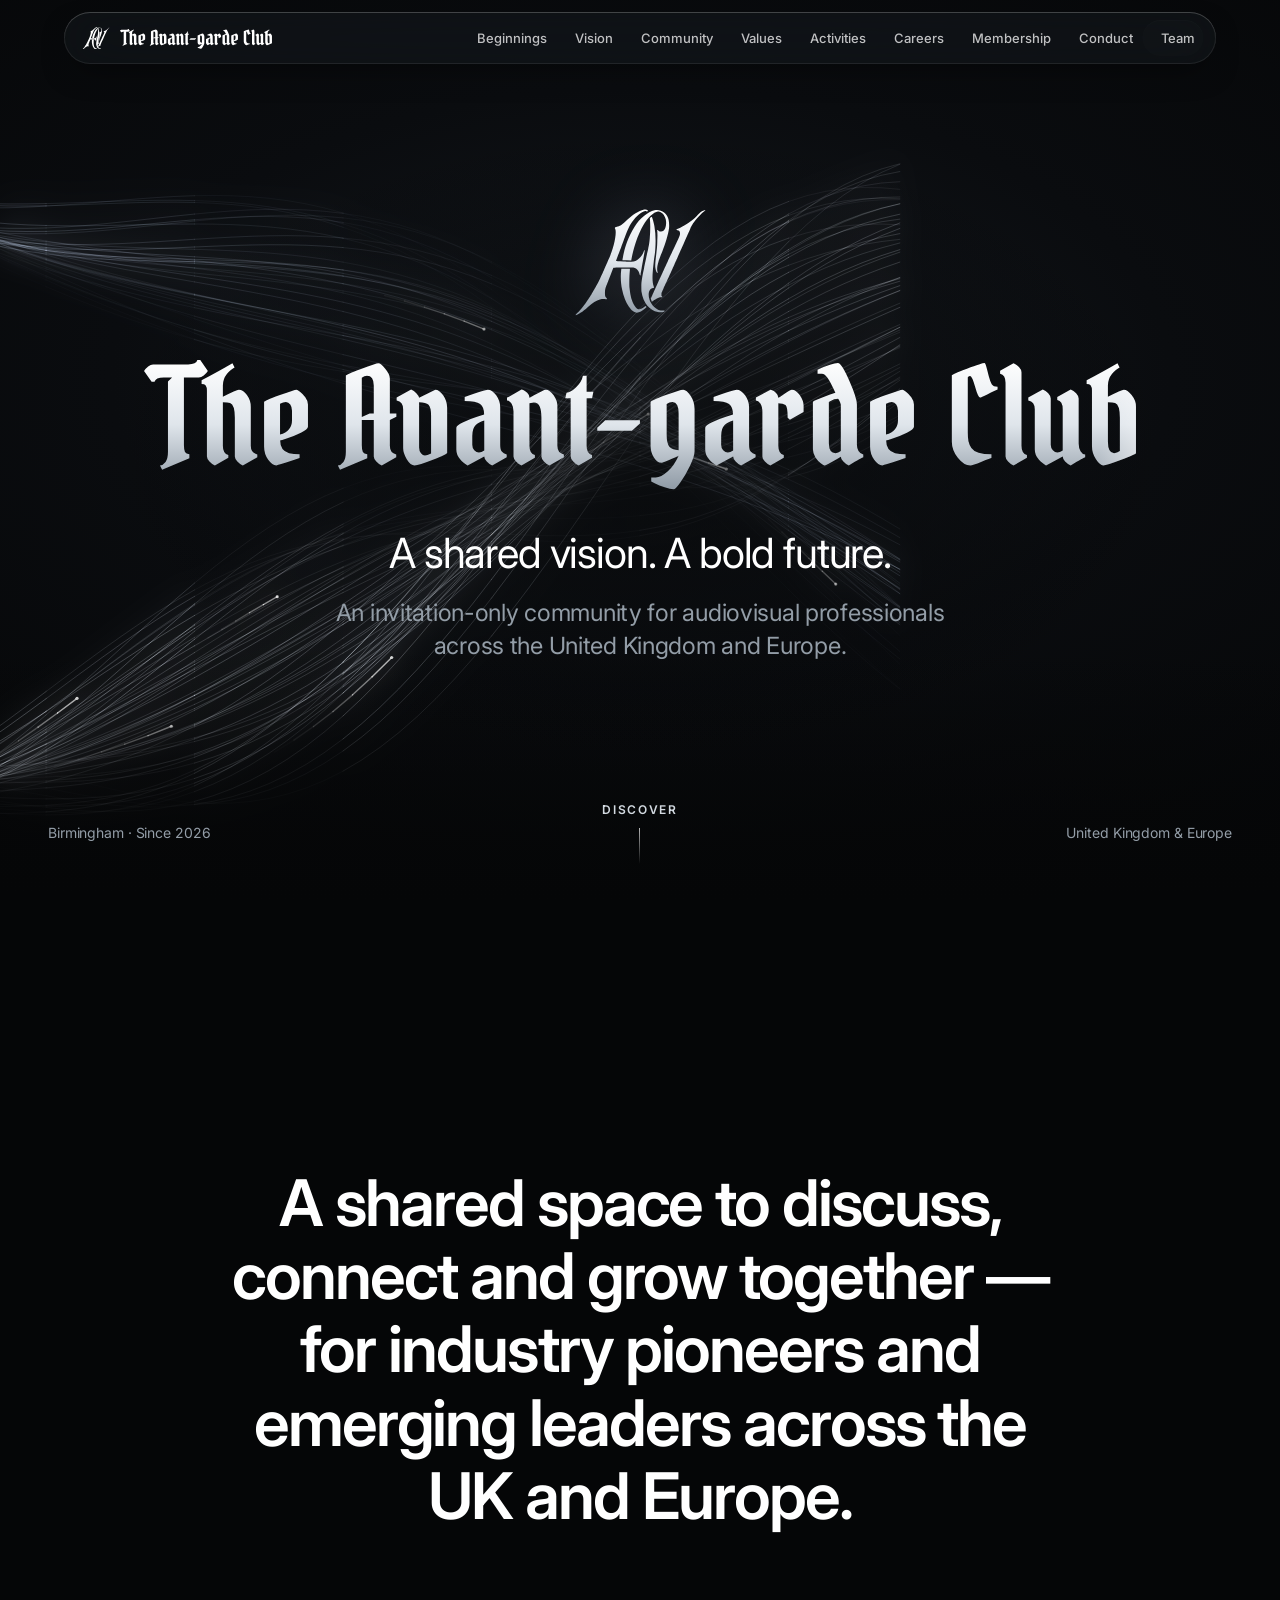
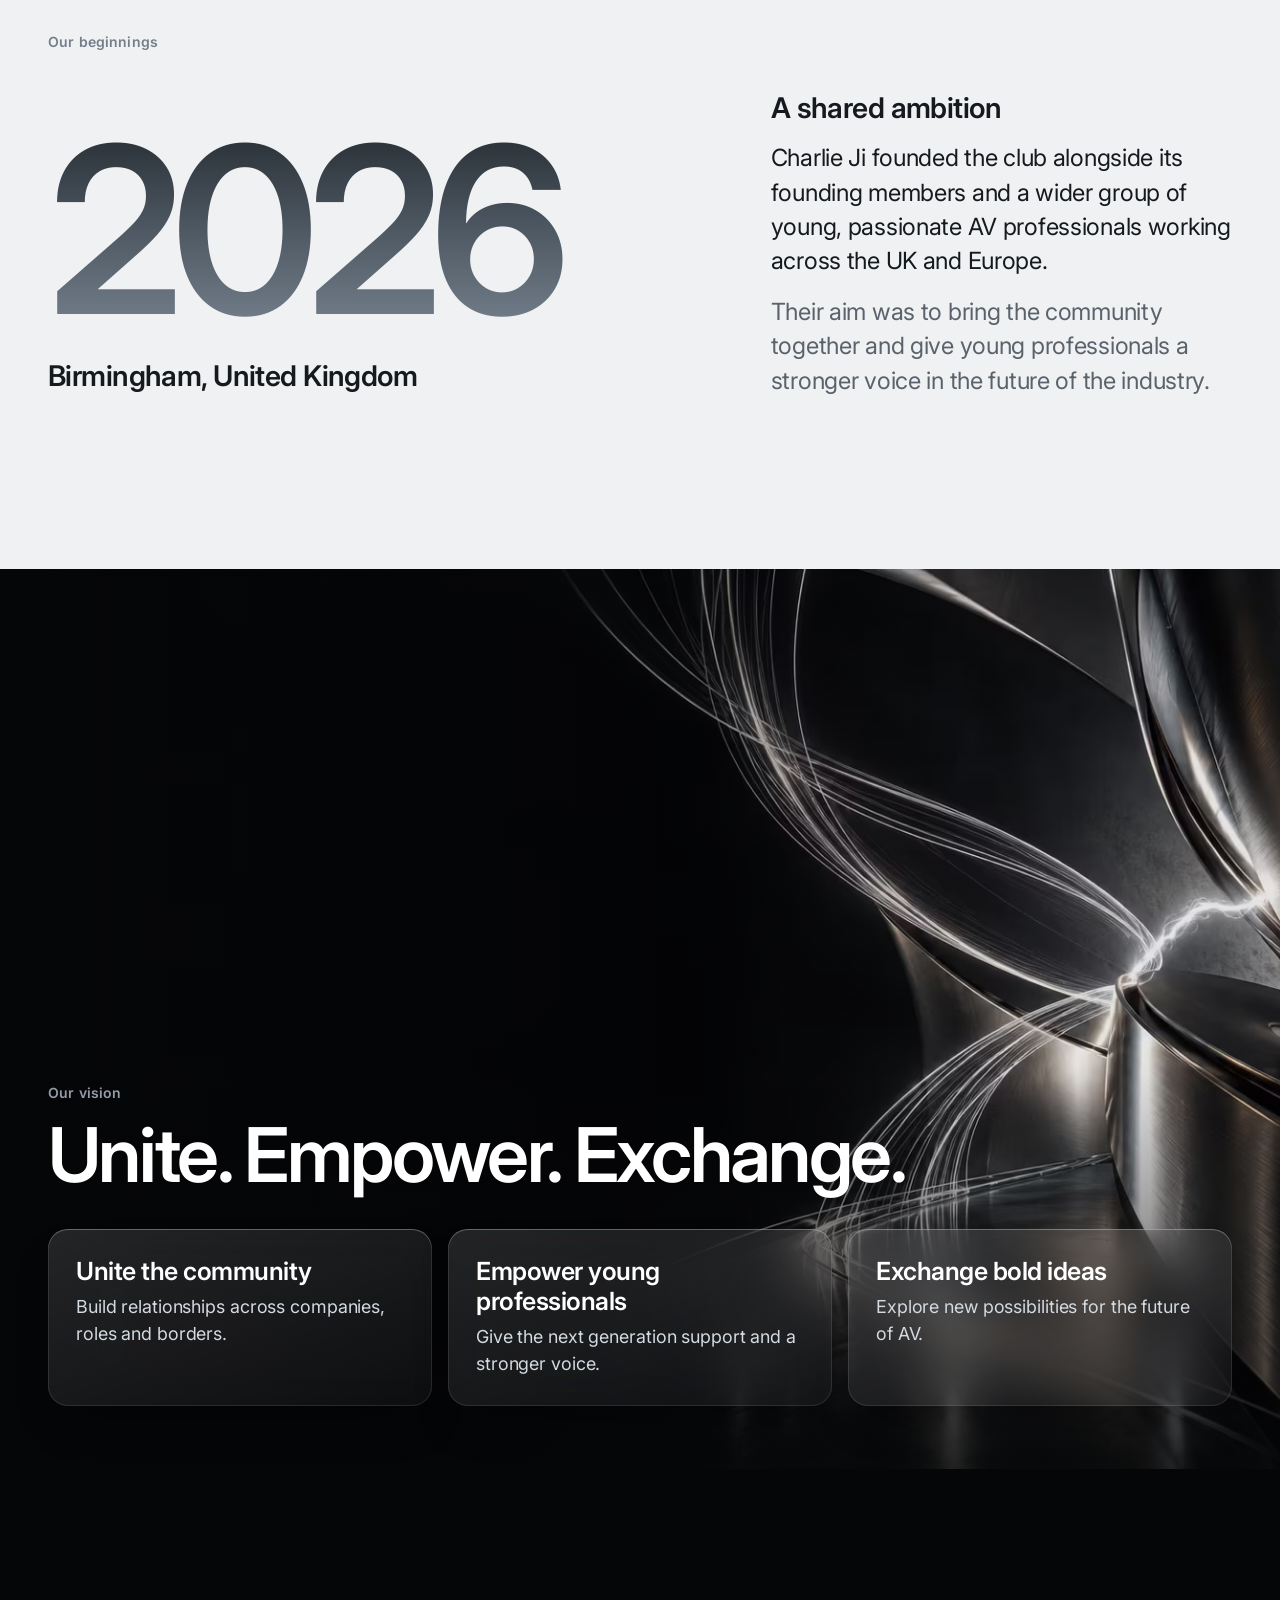
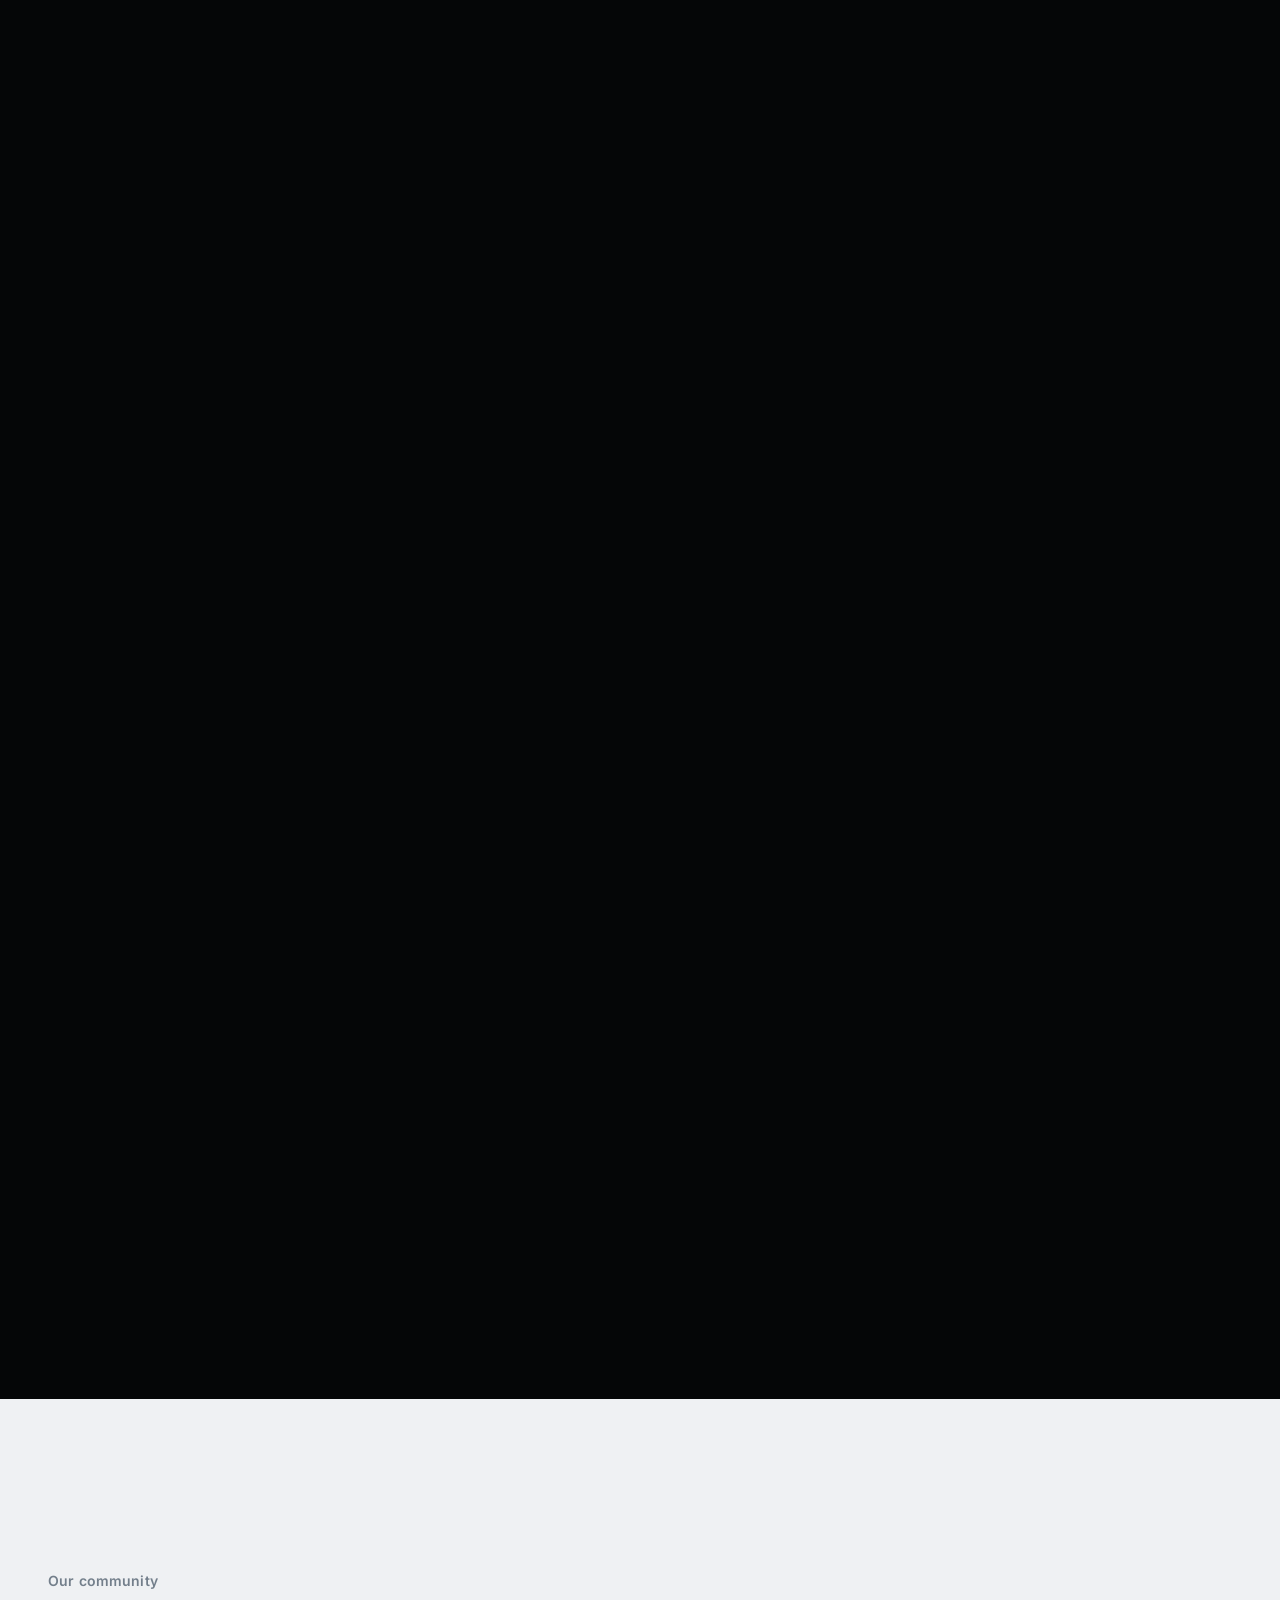
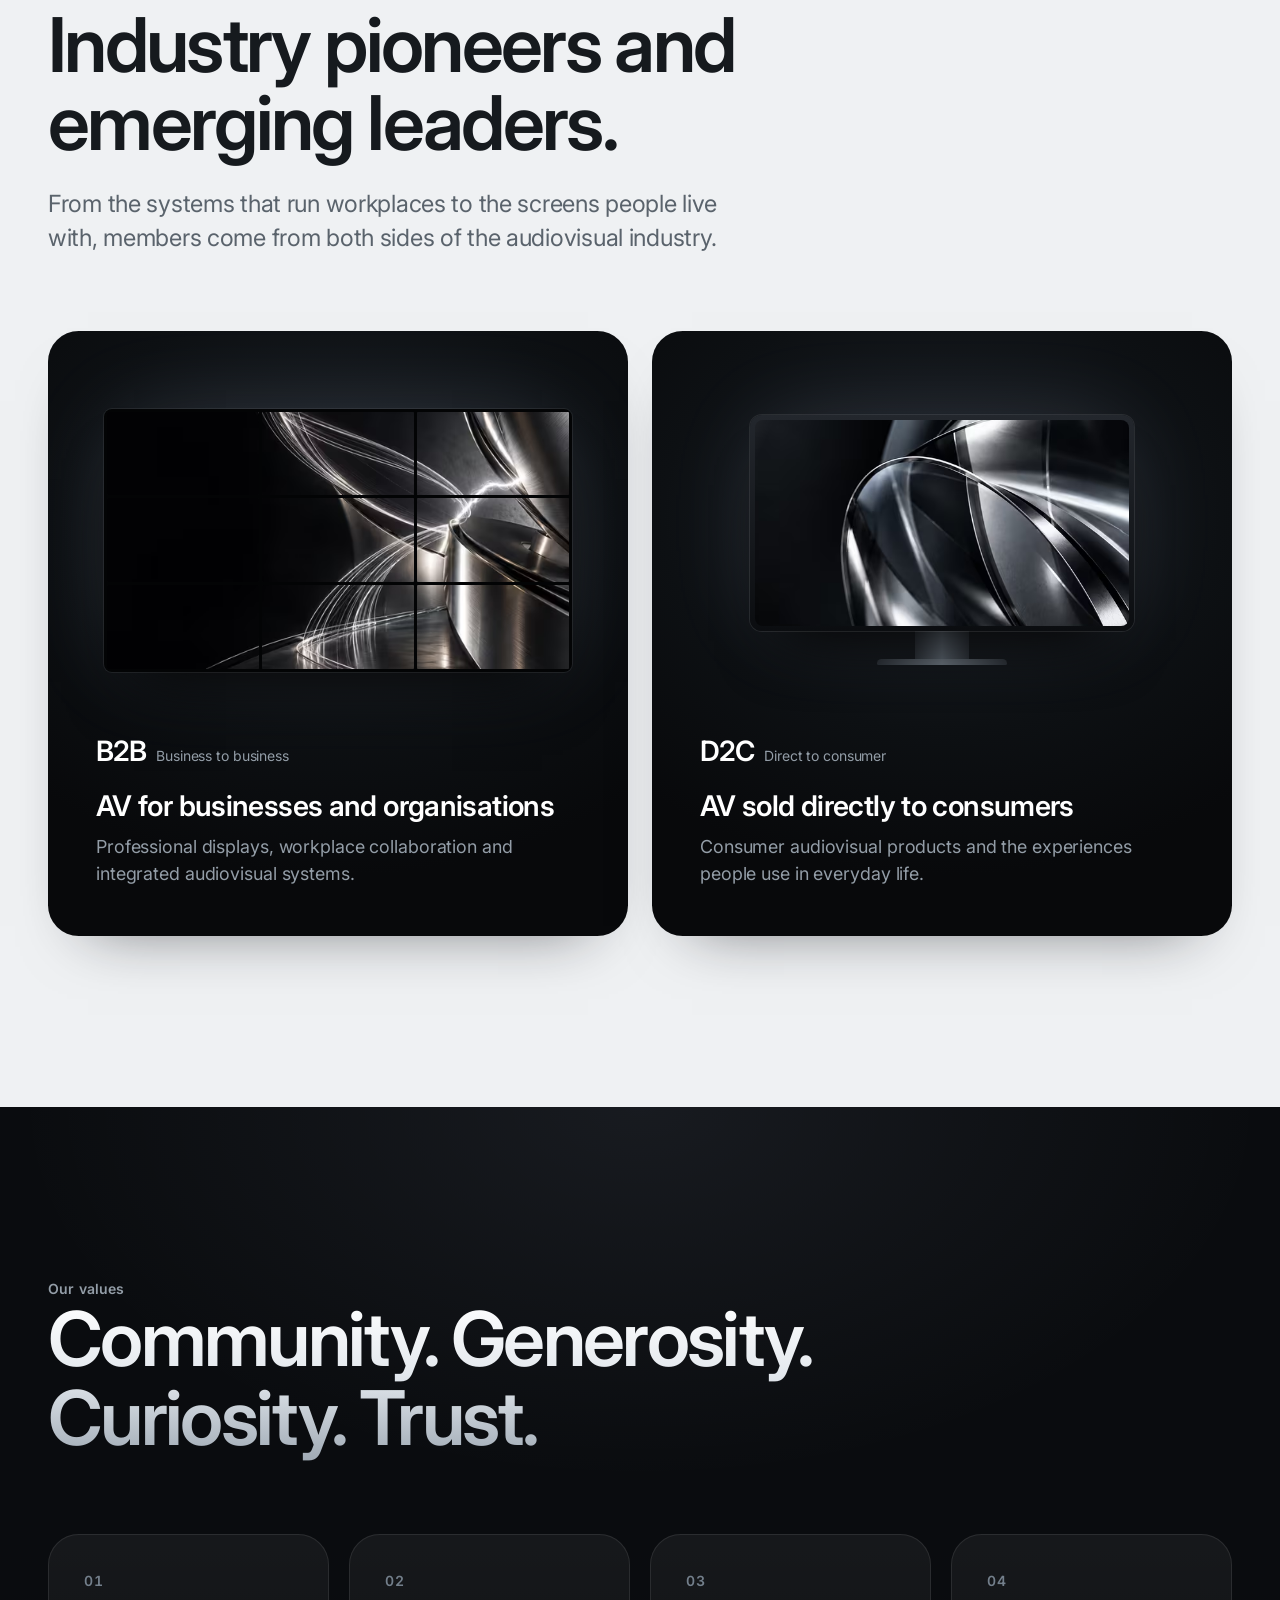
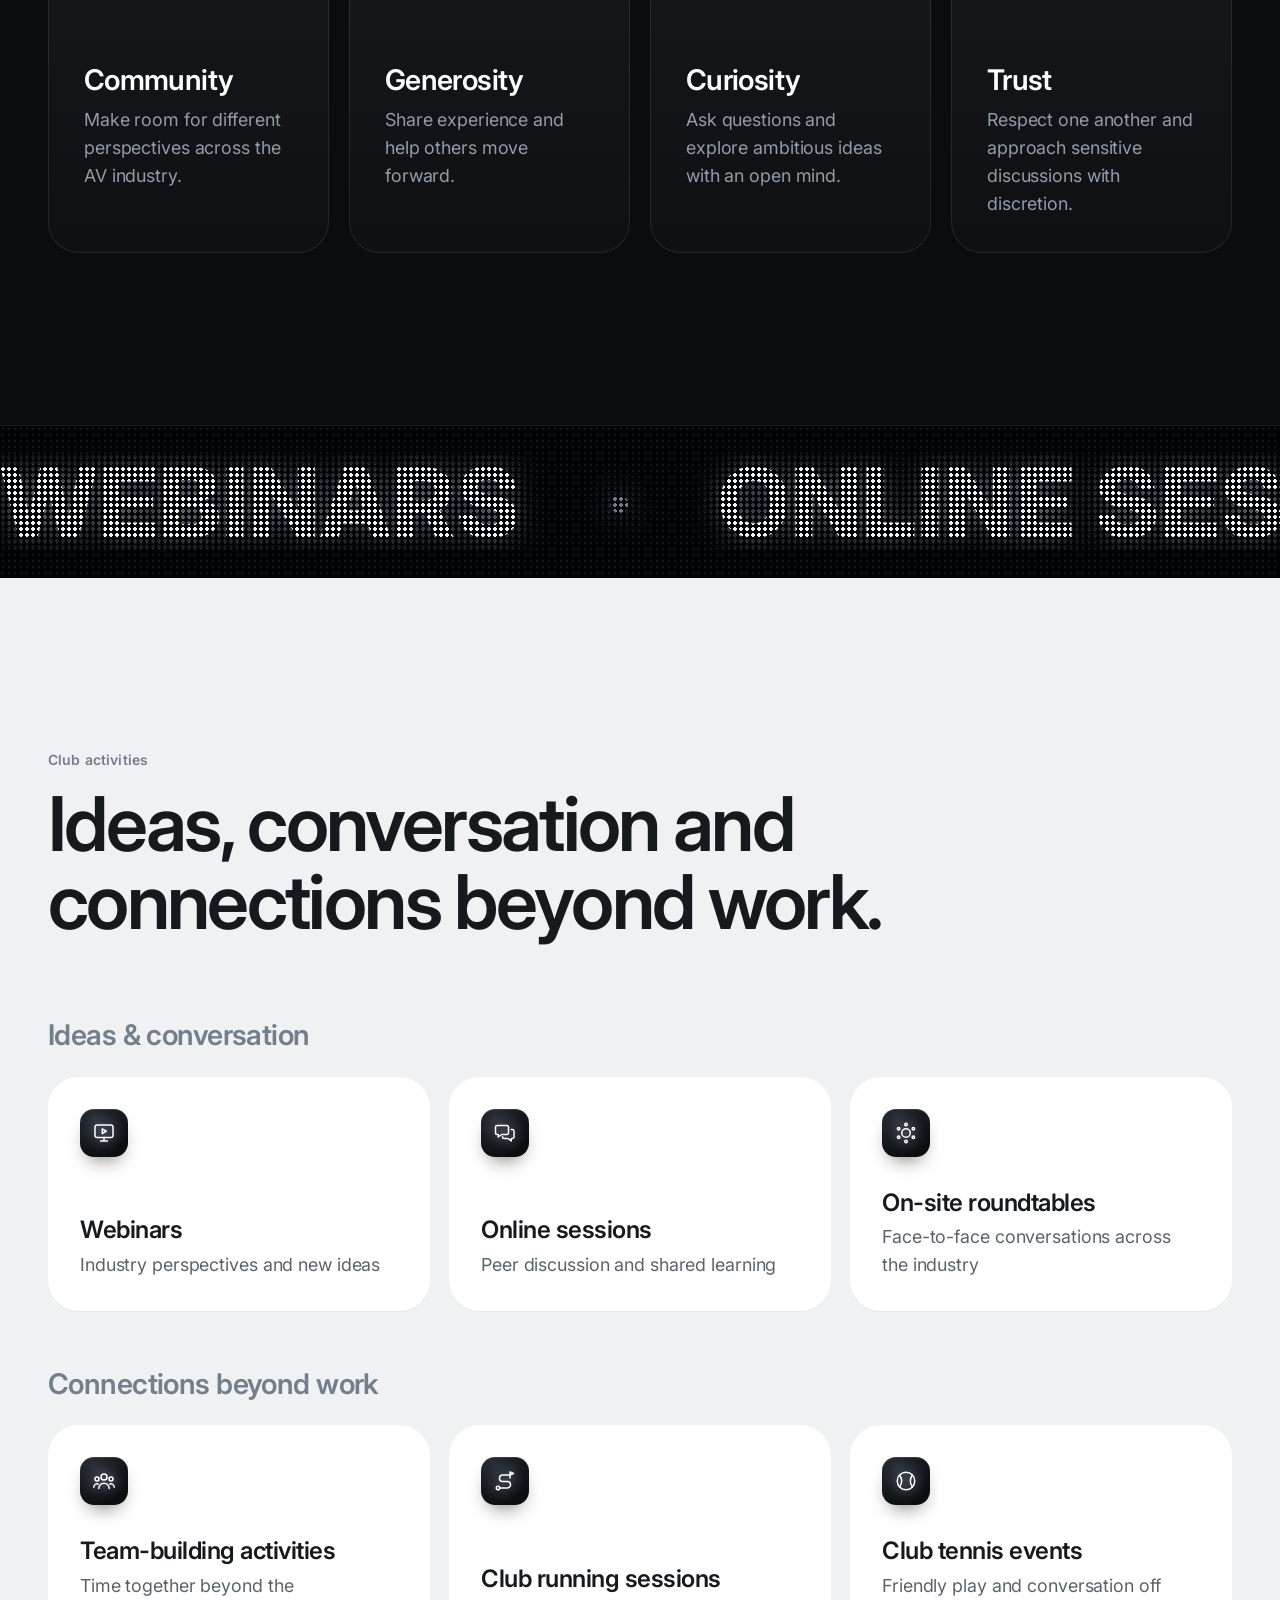
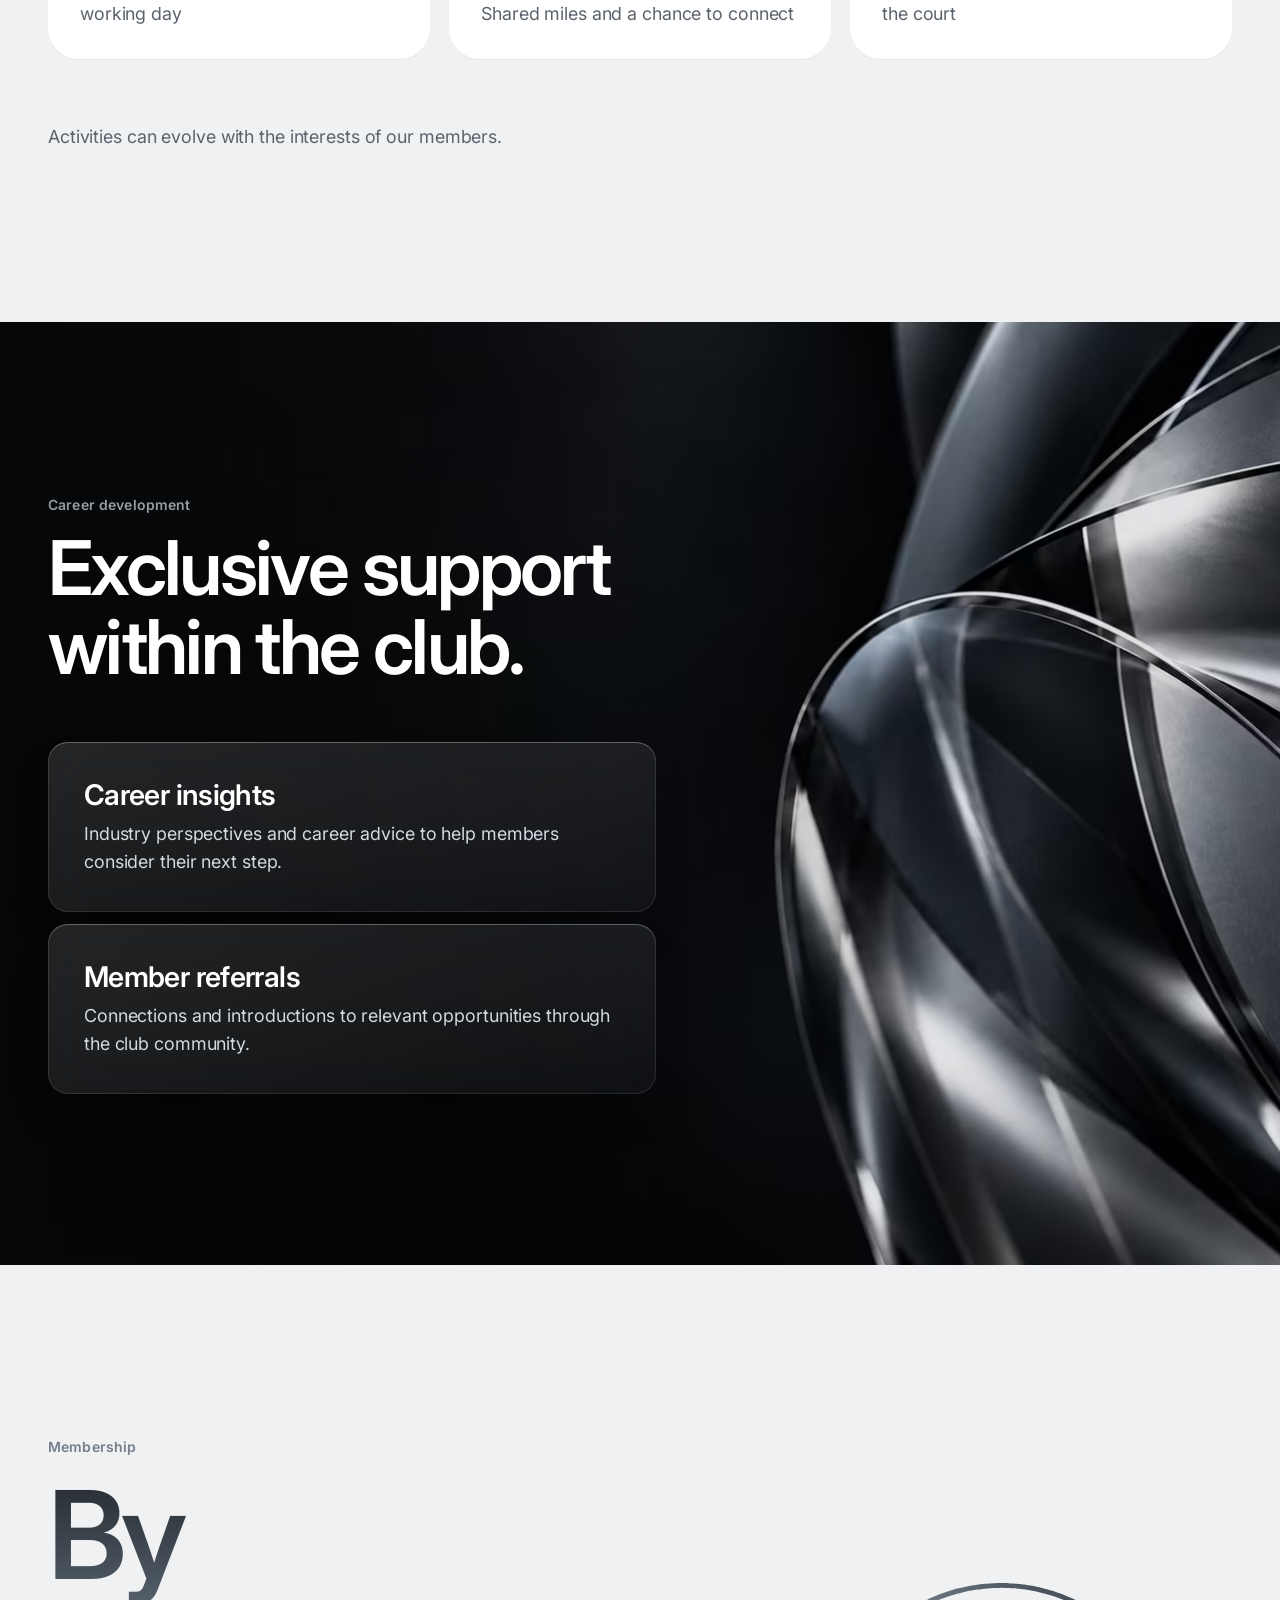
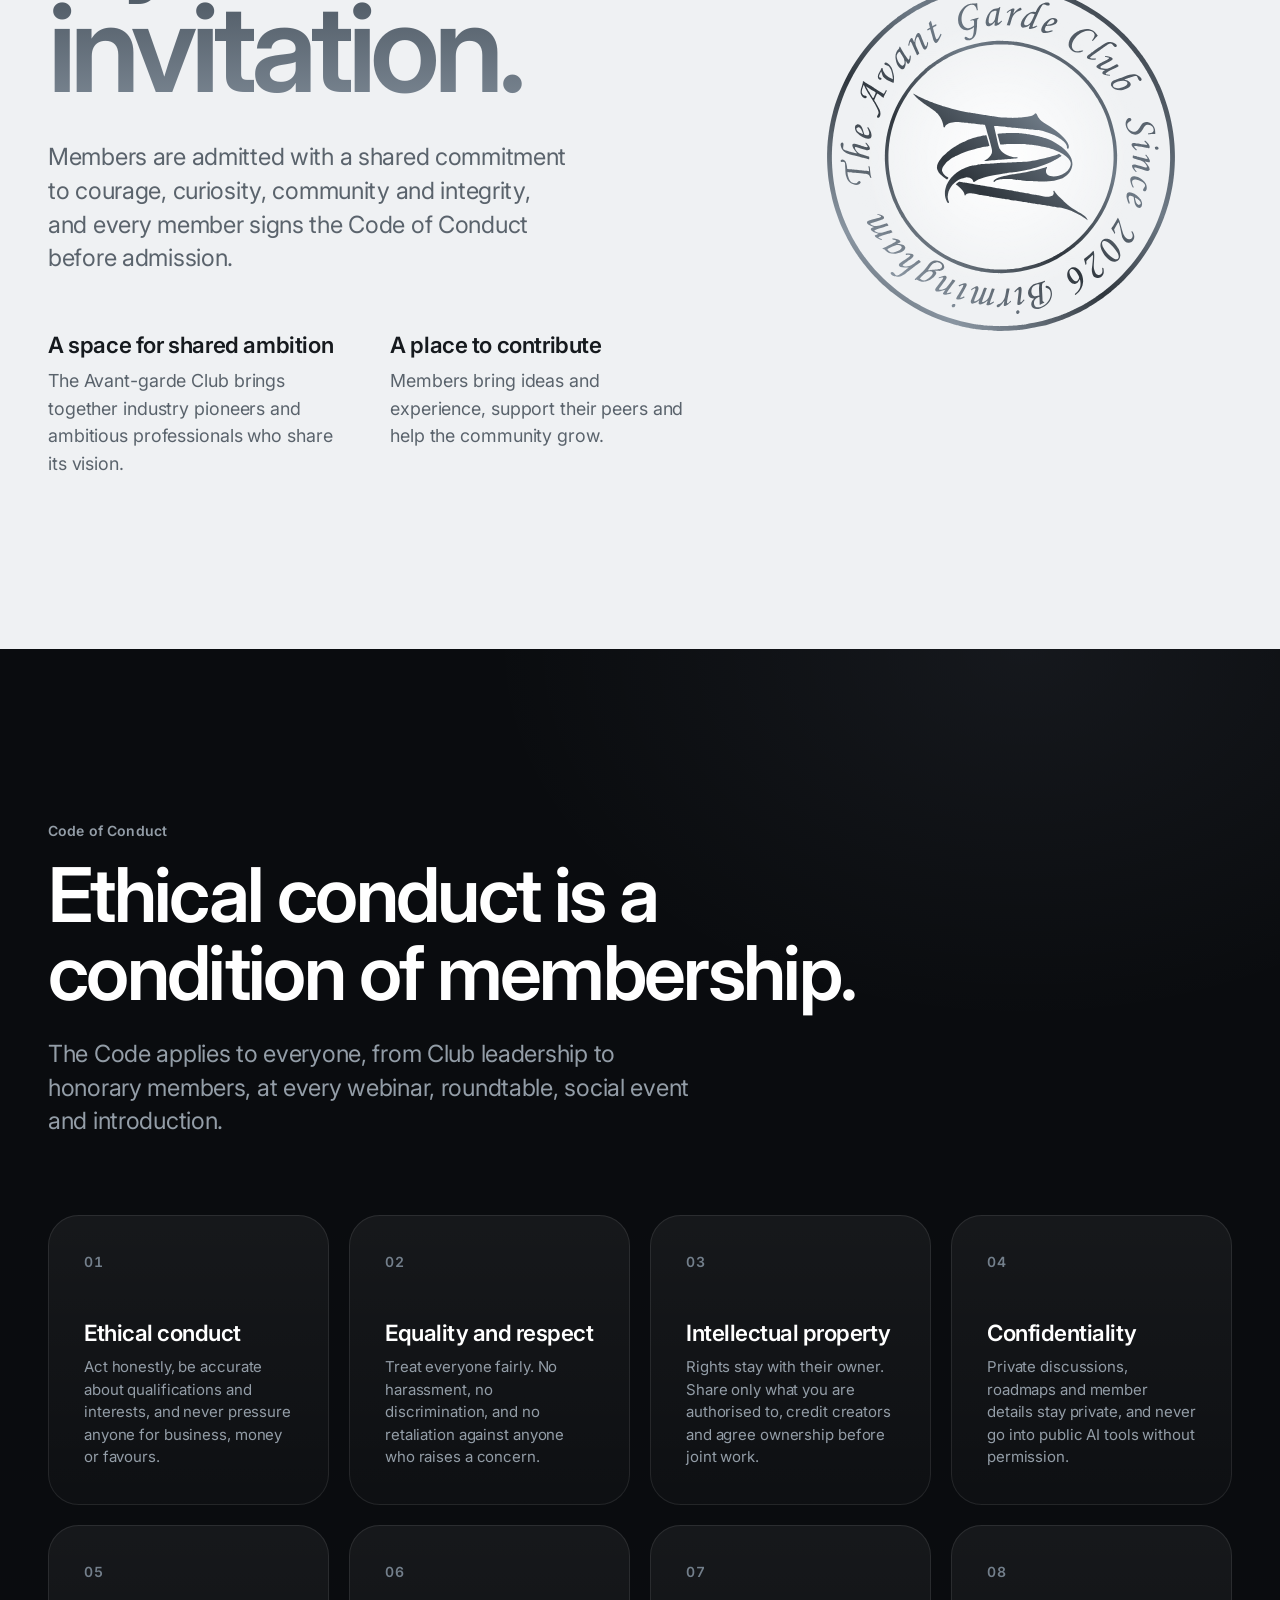
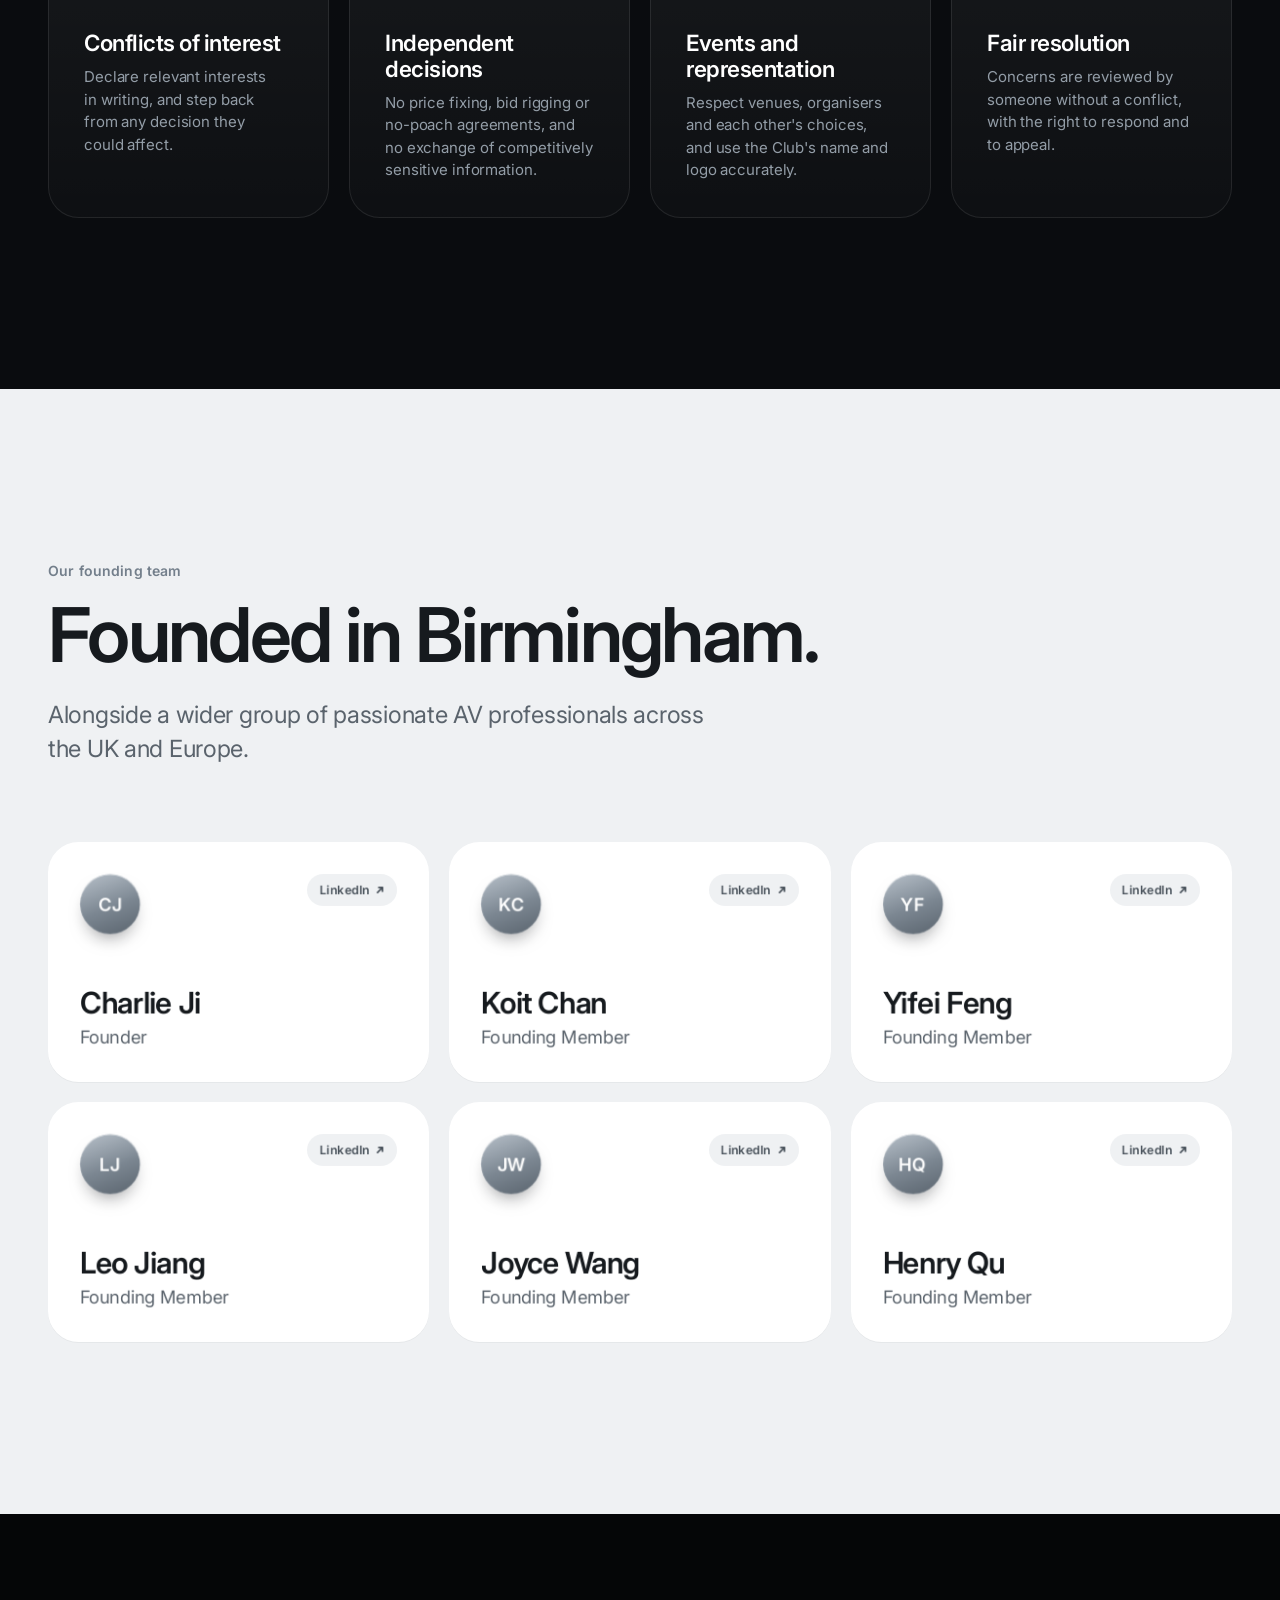
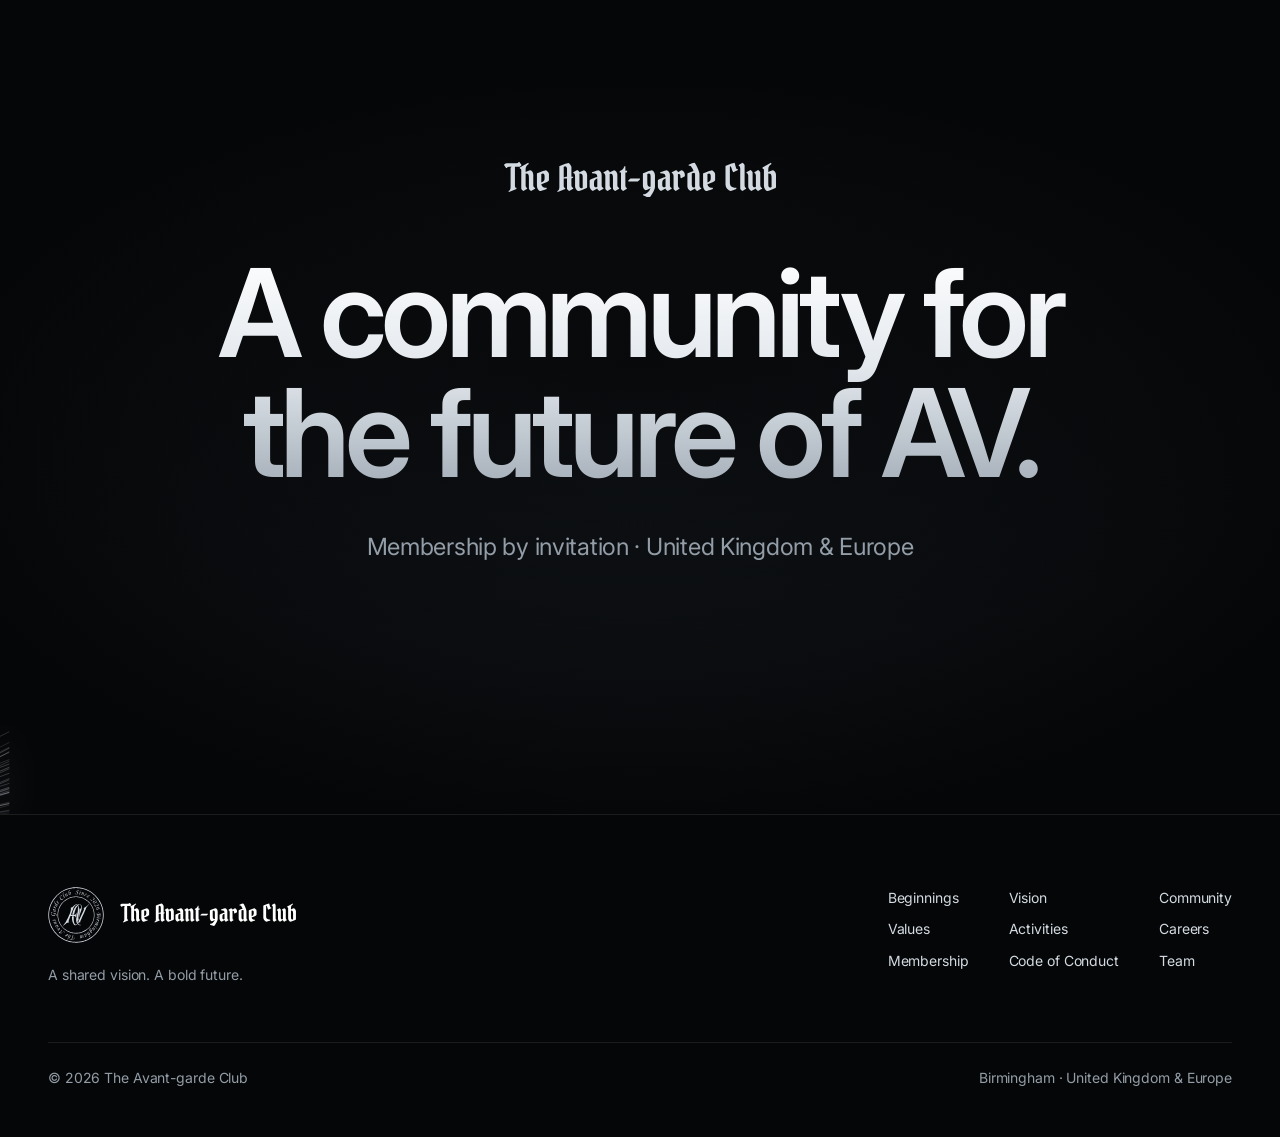
==== index.html @ 0a2b9143 "Add The Avant-garde Club website Static, dependency-free site for GitHub Pages: a live light-strand " ====
<!doctype html>
<html lang="en-GB" class="no-js">
<head>
  <meta charset="utf-8">
  <meta name="viewport" content="width=device-width, initial-scale=1, viewport-fit=cover">
  <title>The Avant-garde Club — A shared vision. A bold future.</title>
  <meta name="description" content="The Avant-garde Club is an invitation-only community for audiovisual professionals across the United Kingdom and Europe, founded in Birmingham in 2026.">
  <meta name="theme-color" content="#050607">
  <meta name="color-scheme" content="dark light">
  <link rel="canonical" href="https://henryquq.github.io/Avantgarde/">

  <meta property="og:type" content="website">
  <meta property="og:site_name" content="The Avant-garde Club">
  <meta property="og:title" content="The Avant-garde Club — A shared vision. A bold future.">
  <meta property="og:description" content="An invitation-only community for audiovisual professionals across the United Kingdom and Europe.">
  <meta property="og:url" content="https://henryquq.github.io/Avantgarde/">
  <meta property="og:image" content="https://henryquq.github.io/Avantgarde/assets/img/og-image.jpg">
  <meta property="og:image:width" content="1200">
  <meta property="og:image:height" content="630">
  <meta property="og:image:alt" content="The Avant-garde Club monogram and wordmark over silver light strands, with the line: A shared vision. A bold future.">
  <meta property="og:locale" content="en_GB">
  <meta name="twitter:card" content="summary_large_image">

  <link rel="icon" href="assets/icons/favicon.ico" sizes="48x48">
  <link rel="icon" href="assets/icons/favicon.svg" type="image/svg+xml">
  <link rel="apple-touch-icon" href="assets/icons/apple-touch-icon.png">

  <link rel="stylesheet" href="assets/css/main.css">
  <script>
    // Opt in to scroll reveals only when JavaScript runs; if the main script
    // never arrives, show everything rather than leave content hidden.
    document.documentElement.classList.replace('no-js', 'js');
    setTimeout(function () {
      if (!document.documentElement.classList.contains('is-ready')) document.documentElement.classList.remove('js');
    }, 2500);
  </script>
  <script src="assets/js/main.js" defer></script>

  <script type="application/ld+json">
  {
    "@context": "https://schema.org",
    "@type": "Organization",
    "name": "The Avant-garde Club",
    "slogan": "A shared vision. A bold future.",
    "url": "https://henryquq.github.io/Avantgarde/",
    "logo": "https://henryquq.github.io/Avantgarde/assets/icons/apple-touch-icon.png",
    "description": "An invitation-only community for audiovisual professionals across the United Kingdom and Europe.",
    "foundingDate": "2026",
    "foundingLocation": { "@type": "Place", "name": "Birmingham, United Kingdom" },
    "areaServed": ["United Kingdom", "Europe"],
    "founder": { "@type": "Person", "name": "Charlie Ji", "sameAs": "https://www.linkedin.com/in/mingyuanji/" },
    "member": [
      { "@type": "Person", "name": "Koit Chan", "sameAs": "https://www.linkedin.com/in/koit-chan-9b6966b9/" },
      { "@type": "Person", "name": "Yifei Feng", "sameAs": "https://www.linkedin.com/in/yifeifeng1999/" },
      { "@type": "Person", "name": "Leo Jiang", "sameAs": "https://www.linkedin.com/in/zubiao-jiang-430140222/" },
      { "@type": "Person", "name": "Joyce Wang", "sameAs": "https://www.linkedin.com/in/joyce-wang-67436b13b/" },
      { "@type": "Person", "name": "Henry Qu", "sameAs": "https://www.linkedin.com/in/henry-qu-436621195/" }
    ]
  }
  </script>
</head>
<body>
  <a class="skip-link" href="#main">Skip to content</a>

  <!-- Club marks: the AV monogram (traced from the master artwork) and the
       Pirata One wordmark (outlined from the club's font), reused via <use>. -->
  <svg class="sprite" aria-hidden="true" focusable="false">
    <defs>
      <linearGradient id="g-titanium" x1="0" y1="0" x2="0" y2="1">
        <stop offset="0" stop-color="#ffffff"/>
        <stop offset="0.5" stop-color="#dfe5eb"/>
        <stop offset="1" stop-color="#8f9aa5"/>
      </linearGradient>
      <linearGradient id="g-sheen" x1="0" y1="0" x2="1" y2="0">
        <stop offset="0" stop-color="#ffffff" stop-opacity="0"/>
        <stop offset="0.5" stop-color="#ffffff" stop-opacity="0.95"/>
        <stop offset="1" stop-color="#ffffff" stop-opacity="0"/>
      </linearGradient>
      <path id="p-mono" fill-rule="evenodd" clip-rule="evenodd" d="M25 1712C24.1 1710.6 36.1 1697.2 56.1 1677.4C86.6 1647 111.4 1619.2 142 1580.9C153.6 1566.3 167.7 1547 200.7 1500C220.1 1472.4 268.6 1397.2 282 1374C289.4 1361.3 305.7 1333.5 318.4 1312C355.4 1249.2 400.2 1165.8 417.5 1127C420.9 1119.3 429.5 1100.4 436.6 1085C449.3 1057.4 453.6 1047.8 461.5 1030C463.7 1025 467.3 1017 469.6 1012C471.8 1007 476.7 995.4 480.6 986C484.4 976.6 493 957.3 499.5 943C506.1 928.7 513.5 912.5 515.9 907C518.4 901.5 523.1 891.1 526.4 884C529.7 876.9 535 864.5 538.2 856.5C541.4 848.5 547.6 834.3 552 824.8C556.4 815.3 560 807.3 560 806.9C560 806.5 562.2 801.4 564.8 795.5C567.5 789.7 571.6 780 574 774C576.4 768 580.6 758.1 583.4 752C591.8 733.7 625 631.4 635 593C668.3 464.4 676.6 358.9 655.6 329.5C647.6 318.2 658.7 302 674.4 302C686.2 302 713.7 294.1 732.8 285.3C759.2 273.1 781 256.8 814 225C864.4 176.3 891.2 152.3 922.6 127.9C1032 42.9 1143.1 2.2 1177.5 34.4C1183.7 40.3 1183.2 46.4 1176.1 51.6C1168.7 57.1 1164 57.1 1157.5 52C1128.9 29.6 1028.2 96.3 959.6 183C896.6 262.6 867.1 319.8 814.1 465C807.3 483.7 798.2 508 794 519C787.6 535.5 764.1 598.8 748 643C746 648.5 738.9 667 732.4 684C694 783.1 671 847.6 673 849.7C674.4 851 713 853.1 791 855.9C824 857.1 868.7 859.1 890.3 860.4C962.8 864.7 993.2 854.3 1039.7 809.2C1076.5 773.5 1101.6 735.2 1115.1 694C1120.2 678.4 1122.1 674.9 1125.7 674.4C1132.3 673.4 1132.6 677.5 1128.1 702.3C1122.7 731.9 1120.6 744.2 1118.1 760C1116 772.6 1108.1 816.5 1099.9 860C1095.2 884.9 1088 925.9 1081.2 966C1078.5 982 1074.9 1002.2 1073.2 1011C1066.9 1045 1066 1051 1066 1060.8C1065.9 1076.5 1064.4 1080.3 1058.4 1079.6C1053.8 1079.1 1052.9 1077.4 1048.9 1061C1040.7 1027.8 1029.5 1006.2 1009.5 984.8C985.1 958.7 968.2 953.1 914 953C743.9 952.9 634.4 954.3 631.3 956.6C629.5 957.9 623.6 970.7 618.2 985C604.7 1020.5 592.9 1050.9 577.4 1090C570.2 1108.2 554.7 1147.8 543 1178C531.3 1208.2 521 1234.8 520 1237C501.2 1282.6 495.2 1311.8 495.1 1359C495 1406.2 498.3 1418.4 516.2 1437.1C527.3 1448.6 528 1449.8 526 1455C523.9 1460.5 523.7 1460.5 511.4 1459.2C470 1454.8 451.4 1455.7 414.7 1464.1C360.1 1476.7 295.8 1516.5 223 1583C172.5 1629 147 1649.2 103.9 1676.9C62.2 1703.8 29 1718.5 25 1712ZM977.9 1669.3C950.9 1659.7 931.1 1645.2 906.6 1617.2C861.7 1565.8 817.6 1480.2 793 1397C785 1369.9 784.6 1368.7 779.1 1345C776.3 1332.9 772.2 1315.8 770 1307C748.4 1218.4 742 1086.4 754.8 990L757 973L824.9 972.5C868.4 972.1 893.2 972.7 894 973.9C894.6 975 894.5 982.9 893.7 991.5C884.2 1087.8 881.8 1223.7 888.5 1282C904.4 1419.3 923.3 1484.8 969 1561.8C989.8 1596.9 1019.7 1620 1044.1 1620C1070.9 1620 1114.5 1598.2 1137.8 1573.2C1140.5 1570.3 1143.4 1568 1144.2 1568C1146.4 1568 1160 1582.6 1160 1585.1C1160 1586.2 1151.4 1595.2 1140.8 1605.1C1080.2 1661.7 1021.4 1684.9 977.9 1669.3ZM1341 1664.1C1209.2 1640.8 1102.8 1508 1079.7 1338C1076.2 1312.3 1076.2 1213.6 1079.6 1186C1087.9 1120.5 1098.1 1063 1116 982C1116.9 978.1 1119.1 967.4 1120.9 958C1126.1 930.9 1131.7 903.7 1140 865C1144.3 845.2 1150.6 815 1154 798C1157.4 781 1162.1 759.5 1164.2 750.2C1166.4 741 1169.9 725.7 1171.9 716.2C1174 706.8 1180.1 678.8 1185.7 654C1202.1 580.2 1205.8 555.6 1211.9 479C1220.9 365.9 1222.1 258.9 1215 191.8C1213.3 176.1 1212.6 162.6 1213.5 161.8C1220 155.5 1241 140 1243 140C1249.9 140 1275.7 229 1285.8 287C1305 398.2 1309.9 515.5 1300.8 646C1296.6 707.2 1294.8 723.8 1287.1 773C1281.7 807.7 1278 836.3 1274 874C1272.8 885.5 1271 902.6 1270 912C1249.9 1099.8 1251 1177.4 1274.4 1252.8C1281.9 1276.9 1281.4 1278.5 1264.4 1280.4C1185.7 1289.2 1170.4 1417.9 1235.2 1525.4C1262.3 1570.3 1292.1 1599.5 1331.3 1619.5C1364.1 1636.3 1373.9 1638.7 1410.2 1638.9C1444.4 1639 1448.7 1640.3 1447.6 1649.8C1446 1663.6 1384.7 1671.9 1341 1664.1ZM1243.1 1496.2C1241.3 1493.2 1231.8 1465.7 1229.6 1457C1227.8 1449.7 1228.3 1447.5 1235.9 1431.2C1240.4 1421.4 1247.8 1404.8 1252.3 1394.2C1256.8 1383.6 1263.6 1368.2 1267.4 1360C1275.4 1342.6 1276.5 1340.3 1289.6 1311C1295.1 1298.9 1302.4 1282.4 1305.9 1274.3C1312.2 1259.8 1320.2 1242.4 1333 1215C1336.6 1207.3 1340.9 1197.8 1342.6 1194C1344.3 1190.2 1352.9 1171.7 1361.6 1153C1370.4 1134.3 1379.8 1114 1382.5 1108C1385.3 1102 1390.4 1090.7 1394 1083C1397.5 1075.3 1404 1060.9 1408.5 1051C1412.9 1041.1 1419.2 1027.2 1422.5 1020C1425.7 1012.9 1435 992.6 1443.1 975C1451.1 957.4 1464.6 928.1 1473 910C1481.5 891.9 1494.5 863.5 1502 847C1509.4 830.5 1522.5 802.6 1530.9 785C1539.4 767.4 1548.1 749.2 1550.2 744.5C1552.3 739.9 1560.4 722.9 1568 706.8C1575.7 690.7 1582 677.3 1582 676.9C1582 676.6 1588.4 663.1 1596.1 646.9C1612.9 611.9 1626 583.8 1626 583C1626 582.3 1641 550.6 1660 511C1689.6 449.3 1697.7 423.5 1695.3 398.2C1692.6 369.5 1677.6 353.4 1654.4 354.3C1642.3 354.7 1639.4 352.8 1640.3 344.8C1641 339.5 1642.5 338.5 1661.5 331.7C1683.1 323.9 1730.2 300.1 1757 283.4C1874.1 210.5 1894.8 194.9 1963.8 127.1C2020 72 2034.5 59.5 2053.8 49.9C2071.8 41 2100 34.7 2100 39.5C2100 40.3 2095.1 43.6 2089 46.7C2065.2 59.2 2001 124.1 1955.5 181.7C1896.4 256.6 1884.6 275.2 1858.1 336.5C1849.5 356.6 1839 380.2 1834.9 389C1830.8 397.8 1822.8 415.8 1817 429C1811.3 442.2 1799.3 469.2 1790.5 489C1781.7 508.8 1764.5 547.5 1752.4 575C1740.3 602.5 1726.4 633.5 1721.5 644C1716.6 654.5 1710.5 667.5 1708.1 673C1705.6 678.5 1702.4 685.7 1700.9 689C1698.3 694.8 1678 740.6 1654.1 795C1647.8 809.3 1640.7 825 1638.5 830C1636.2 835 1630.8 847.1 1626.4 857C1622 866.9 1615.7 881.1 1612.2 888.6C1608.8 896 1606 902.5 1606 902.9C1606 903.4 1601 914.4 1594.8 927.4C1588.7 940.4 1581.6 956 1579 962C1576.5 968 1570.8 980.6 1566.5 990C1562.1 999.4 1555.6 1013.8 1552.1 1022C1544.4 1039.5 1541.5 1045.9 1521 1090C1504.9 1124.4 1467.1 1206.8 1456.1 1231C1452.7 1238.7 1449 1246.8 1448 1249C1446.9 1251.2 1439.4 1268.3 1431.3 1287C1423.1 1305.7 1412.5 1329.5 1407.7 1340C1399 1359 1399 1359 1399 1382.4L1399 1405.8L1405.7 1412.7C1416.8 1424.1 1414.2 1427.1 1394.3 1426.3C1374.3 1425.5 1355.8 1430.9 1325.4 1446.5C1307 1455.9 1259.9 1486 1250.9 1494.3C1246.2 1498.4 1244.7 1498.8 1243.1 1496.2ZM1325.3 1032.3C1316.6 1022.7 1302.9 976.5 1300.1 947C1297 913.8 1302.9 837.8 1318.2 715C1328 636.3 1329.5 616.2 1332 538C1333.1 501.1 1334.4 460.9 1334.8 448.5C1335.5 425.1 1333.2 374.4 1330.9 361.7C1329.8 355.6 1330.2 354 1333.6 352.2C1337.2 350.3 1339.1 351.2 1347.4 358.3C1371.1 378.8 1398.3 382.9 1424.4 369.7C1462.9 350.4 1484.2 259.8 1468.1 184.4C1451.6 107.6 1393.4 47.8 1342 55C1272.6 64.6 1177.9 154.5 1108.1 277C1087.4 313.3 1067.6 352.2 1046.1 399C1028 438.4 1000.7 509.9 982.4 566C956.8 644.2 935.3 729.4 921.9 805C919.6 818.2 917.3 831.1 916.8 833.6L915.9 838.3L847.1 837.4C809.4 836.9 777.5 836 776.5 835.3C775.2 834.5 775.1 830.8 776.1 825.5C777.5 818 779.7 805.8 788.2 757C791.1 740.7 794.2 726 796 720C796.9 717.2 798.7 709.6 800.1 703C807.2 668.5 827.2 601.8 848 543C873.1 471.9 921.5 374 968.9 298.1C1050.3 168.1 1183 58.8 1287.2 36C1386.4 14.3 1482 74.5 1509.9 176.4C1520.7 215.6 1525 276.3 1520.2 322.1C1511.9 401.3 1460.9 577 1412.3 694C1387.7 753.1 1360.1 825.6 1355.3 844C1339.7 902.8 1337.4 913 1332 948.2C1327.8 975.6 1330.8 1008.3 1338.7 1022.7C1342.9 1030.2 1342.9 1030.4 1339.1 1033.2C1333.9 1037 1329.3 1036.7 1325.3 1032.3Z"/>
      <path id="p-wordmark" d="M122 -102V-632L153 -662H90Q29 -662 21 -629H-1L-58 -711Q-46 -730 -27 -745Q-8 -760 10 -760H274Q335 -760 343 -793H365L422 -711Q410 -692 391 -677Q372 -662 354 -662H242V-154Q242 -117 250 -101Q258 -85 283 -85V-54L78 32L62 0Q84 0 104 -26Q122 -51 122 -102ZM415 -68V-563Q415 -590 406 -602Q397 -613 375 -613V-641Q505 -709 607 -769L623 -737Q613 -732 595 -718Q577 -703 565 -688Q535 -650 535 -602V-517Q638 -570 655 -570Q687 -570 716 -530Q745 -490 745 -442V-148Q745 -93 794 -83V-61L685 0Q663 -9 644 -30Q625 -50 625 -68V-358Q625 -456 589 -469Q572 -475 535 -475V-148Q535 -87 576 -79V-57L475 0Q453 -9 434 -30Q415 -50 415 -68ZM1090 -570Q1095 -570 1115 -554Q1135 -539 1155 -512Q1175 -484 1175 -458V-290Q1175 -272 1122 -246Q1069 -220 1020 -204Q970 -187 966 -187Q966 -110 1033 -92Q1066 -84 1112 -84V-55Q948 0 937 0Q907 0 876 -42Q845 -85 845 -142V-478Q845 -485 959 -528Q1073 -570 1090 -570ZM965 -463V-232Q1055 -257 1055 -340V-411Q1055 -439 1042 -458Q1029 -478 1009 -478Q989 -478 965 -463ZM1460 -102V-676Q1460 -683 1574 -726Q1688 -768 1705 -768Q1722 -768 1756 -727Q1791 -686 1791 -653V-391H1840V-367L1791 -342V-148Q1791 -93 1839 -83V-61L1730 0Q1708 -9 1689 -30Q1670 -50 1670 -68V-342H1580V-154Q1580 -117 1588 -101Q1596 -85 1621 -85V-54L1416 32L1400 0Q1422 0 1442 -26Q1460 -51 1460 -102ZM1619 -675Q1599 -675 1580 -660V-365L1639 -391H1670V-601Q1670 -675 1619 -675ZM2222 -433V-93Q2222 -84 2115 -42Q2008 0 1977 0Q1946 0 1918 -47Q1891 -94 1891 -130V-423Q1891 -478 1842 -488V-510L1951 -571Q1973 -562 1990 -543Q2008 -524 2011 -509L2133 -570Q2163 -570 2192 -527Q2222 -484 2222 -433ZM2101 -90V-373Q2101 -437 2082 -456Q2063 -475 2011 -475V-134Q2011 -109 2025 -92Q2039 -75 2055 -75Q2071 -75 2101 -90ZM2621 -438V-155Q2621 -118 2633 -104Q2645 -89 2670 -83V-61L2561 0Q2539 -9 2520 -30Q2501 -50 2501 -67L2376 0Q2373 -2 2367 -6Q2361 -9 2346 -20Q2332 -32 2321 -45Q2291 -78 2291 -120V-284Q2291 -300 2343 -325Q2395 -350 2447 -366L2500 -383Q2500 -440 2470 -462Q2440 -485 2354 -485V-515Q2509 -570 2528 -570Q2561 -570 2591 -527Q2621 -484 2621 -438ZM2501 -112V-338Q2476 -329 2464 -323Q2451 -317 2437 -304Q2411 -280 2411 -221V-156Q2411 -130 2426 -114Q2442 -97 2461 -97Q2480 -97 2501 -112ZM2721 -68V-407Q2721 -440 2707 -464Q2693 -488 2672 -488V-510Q2679 -511 2781 -571Q2788 -569 2798 -566Q2808 -562 2824 -546Q2841 -530 2841 -509Q2847 -512 2875 -528Q2949 -570 2963 -570Q2995 -570 3023 -528Q3051 -486 3051 -451V-148Q3051 -93 3100 -83V-61L2991 0Q2969 -9 2950 -30Q2931 -50 2931 -68V-358Q2931 -414 2918 -444Q2906 -473 2874 -473L2841 -467V-148Q2841 -87 2882 -79V-57L2781 0Q2759 -9 2740 -30Q2721 -50 2721 -68ZM3271 -674V-555H3322L3312 -506H3271V-148Q3271 -87 3312 -79V-57L3211 0Q3189 -9 3170 -30Q3151 -50 3151 -68V-505H3110L3120 -547Q3150 -547 3192 -588Q3235 -628 3243 -674ZM3672 -340V-316L3612 -261H3351V-283L3411 -340ZM4083 -424V-106Q4083 -68 4049 2Q4015 73 3977 126Q3939 180 3925 180Q3900 180 3858 165Q3816 150 3786 135L3757 120V90H3791Q3830 90 3880 46Q3930 1 3963 -73Q3850 -20 3833 -20Q3802 -20 3777 -60Q3752 -99 3752 -148V-477Q3752 -487 3862 -528Q3973 -570 3998 -570Q4023 -570 4053 -524Q4083 -479 4083 -424ZM3963 -390Q3963 -478 3917 -478Q3893 -478 3873 -462V-232Q3873 -162 3895 -138Q3917 -115 3963 -115ZM4493 -438V-155Q4493 -118 4505 -104Q4517 -89 4542 -83V-61L4433 0Q4411 -9 4392 -30Q4373 -50 4373 -67L4248 0Q4245 -2 4239 -6Q4233 -9 4218 -20Q4204 -32 4193 -45Q4163 -78 4163 -120V-284Q4163 -300 4215 -325Q4267 -350 4319 -366L4372 -383Q4372 -440 4342 -462Q4312 -485 4226 -485V-515Q4381 -570 4400 -570Q4433 -570 4463 -527Q4493 -484 4493 -438ZM4373 -112V-338Q4348 -329 4336 -323Q4323 -317 4309 -304Q4283 -280 4283 -221V-156Q4283 -130 4298 -114Q4314 -97 4333 -97Q4352 -97 4373 -112ZM4544 -510 4654 -570Q4661 -568 4670 -564Q4680 -561 4696 -545Q4713 -529 4713 -509Q4718 -511 4760 -540Q4803 -570 4815 -570Q4847 -570 4875 -528Q4903 -486 4903 -451V-402L4800 -344L4783 -358Q4783 -442 4767 -454Q4749 -467 4713 -467V-148Q4713 -87 4754 -79V-57L4653 0Q4631 -9 4612 -30Q4593 -50 4593 -68V-400Q4593 -444 4578 -466Q4562 -488 4544 -488ZM5161 -770Q5188 -770 5246 -639Q5304 -508 5304 -458V-153Q5304 -130 5316 -108Q5329 -86 5352 -83V-61Q5345 -60 5243 0Q5220 -10 5202 -30Q5183 -49 5183 -66Q5076 0 5058 0Q5051 0 5032 -16Q5012 -31 4992 -60Q4973 -90 4973 -121V-478Q4973 -488 5142 -547Q5106 -626 5084 -658Q5062 -690 5041 -690H5008V-720Q5119 -770 5161 -770ZM5144 -92Q5163 -92 5183 -108V-456Q5183 -462 5174 -482Q5166 -501 5162 -501Q5133 -501 5103 -483L5093 -477V-166Q5093 -92 5144 -92ZM5648 -570Q5653 -570 5673 -554Q5693 -539 5713 -512Q5733 -484 5733 -458V-290Q5733 -272 5680 -246Q5627 -220 5578 -204Q5528 -187 5524 -187Q5524 -110 5591 -92Q5624 -84 5670 -84V-55Q5506 0 5495 0Q5465 0 5434 -42Q5403 -85 5403 -142V-478Q5403 -485 5517 -528Q5631 -570 5648 -570ZM5523 -463V-232Q5613 -257 5613 -340V-411Q5613 -439 5600 -458Q5587 -478 5567 -478Q5547 -478 5523 -463ZM6156 -673Q6146 -673 6138 -663V-250Q6138 -208 6143 -182Q6148 -157 6165 -132Q6198 -84 6316 -84V-55Q6311 -55 6242 -28Q6173 0 6158 0Q6108 0 6063 -58Q6018 -115 6018 -179V-678Q6018 -685 6132 -728Q6247 -770 6264 -770Q6270 -770 6278 -741Q6286 -712 6296 -671Q6307 -630 6318 -610Q6330 -591 6362 -591V-571Q6340 -561 6288 -536Q6235 -510 6231 -510Q6216 -510 6193 -592Q6170 -673 6156 -673ZM6542 -701V-148Q6542 -87 6583 -79V-57L6482 0Q6460 -9 6441 -30Q6422 -50 6422 -68V-621Q6422 -682 6381 -690V-712L6482 -769Q6504 -760 6523 -740Q6542 -719 6542 -701ZM6852 -112V-423Q6852 -484 6811 -492V-514L6912 -571Q6934 -562 6953 -542Q6972 -521 6972 -503V-164Q6972 -131 6986 -107Q7000 -83 7021 -83V-61Q7014 -60 6912 0Q6889 -10 6870 -30Q6852 -49 6852 -67L6727 0Q6724 -2 6718 -6Q6712 -9 6698 -20Q6683 -32 6672 -45Q6642 -78 6642 -120V-423Q6642 -478 6593 -488V-510L6702 -571Q6724 -562 6743 -542Q6762 -521 6762 -503V-156Q6762 -130 6778 -114Q6793 -97 6812 -97Q6831 -97 6852 -112ZM7192 -180Q7192 -92 7238 -92Q7262 -92 7282 -108V-358Q7282 -456 7246 -469Q7229 -475 7192 -475ZM7072 -146V-563Q7072 -590 7063 -602Q7054 -613 7032 -613V-641Q7162 -709 7264 -769L7280 -737Q7270 -732 7252 -718Q7234 -703 7222 -688Q7192 -650 7192 -602V-517Q7295 -570 7312 -570Q7338 -570 7370 -529Q7403 -488 7403 -442V-93Q7403 -83 7292 -42Q7182 0 7157 0Q7132 0 7102 -46Q7072 -91 7072 -146Z"/>
      <g id="p-wordmark-stacked"><path d="M122 -102V-632L153 -662H90Q29 -662 21 -629H-1L-58 -711Q-46 -730 -27 -745Q-8 -760 10 -760H274Q335 -760 343 -793H365L422 -711Q410 -692 391 -677Q372 -662 354 -662H242V-154Q242 -117 250 -101Q258 -85 283 -85V-54L78 32L62 0Q84 0 104 -26Q122 -51 122 -102ZM415 -68V-563Q415 -590 406 -602Q397 -613 375 -613V-641Q505 -709 607 -769L623 -737Q613 -732 595 -718Q577 -703 565 -688Q535 -650 535 -602V-517Q638 -570 655 -570Q687 -570 716 -530Q745 -490 745 -442V-148Q745 -93 794 -83V-61L685 0Q663 -9 644 -30Q625 -50 625 -68V-358Q625 -456 589 -469Q572 -475 535 -475V-148Q535 -87 576 -79V-57L475 0Q453 -9 434 -30Q415 -50 415 -68ZM1090 -570Q1095 -570 1115 -554Q1135 -539 1155 -512Q1175 -484 1175 -458V-290Q1175 -272 1122 -246Q1069 -220 1020 -204Q970 -187 966 -187Q966 -110 1033 -92Q1066 -84 1112 -84V-55Q948 0 937 0Q907 0 876 -42Q845 -85 845 -142V-478Q845 -485 959 -528Q1073 -570 1090 -570ZM965 -463V-232Q1055 -257 1055 -340V-411Q1055 -439 1042 -458Q1029 -478 1009 -478Q989 -478 965 -463ZM1460 -102V-676Q1460 -683 1574 -726Q1688 -768 1705 -768Q1722 -768 1756 -727Q1791 -686 1791 -653V-391H1840V-367L1791 -342V-148Q1791 -93 1839 -83V-61L1730 0Q1708 -9 1689 -30Q1670 -50 1670 -68V-342H1580V-154Q1580 -117 1588 -101Q1596 -85 1621 -85V-54L1416 32L1400 0Q1422 0 1442 -26Q1460 -51 1460 -102ZM1619 -675Q1599 -675 1580 -660V-365L1639 -391H1670V-601Q1670 -675 1619 -675ZM2222 -433V-93Q2222 -84 2115 -42Q2008 0 1977 0Q1946 0 1918 -47Q1891 -94 1891 -130V-423Q1891 -478 1842 -488V-510L1951 -571Q1973 -562 1990 -543Q2008 -524 2011 -509L2133 -570Q2163 -570 2192 -527Q2222 -484 2222 -433ZM2101 -90V-373Q2101 -437 2082 -456Q2063 -475 2011 -475V-134Q2011 -109 2025 -92Q2039 -75 2055 -75Q2071 -75 2101 -90ZM2621 -438V-155Q2621 -118 2633 -104Q2645 -89 2670 -83V-61L2561 0Q2539 -9 2520 -30Q2501 -50 2501 -67L2376 0Q2373 -2 2367 -6Q2361 -9 2346 -20Q2332 -32 2321 -45Q2291 -78 2291 -120V-284Q2291 -300 2343 -325Q2395 -350 2447 -366L2500 -383Q2500 -440 2470 -462Q2440 -485 2354 -485V-515Q2509 -570 2528 -570Q2561 -570 2591 -527Q2621 -484 2621 -438ZM2501 -112V-338Q2476 -329 2464 -323Q2451 -317 2437 -304Q2411 -280 2411 -221V-156Q2411 -130 2426 -114Q2442 -97 2461 -97Q2480 -97 2501 -112ZM2721 -68V-407Q2721 -440 2707 -464Q2693 -488 2672 -488V-510Q2679 -511 2781 -571Q2788 -569 2798 -566Q2808 -562 2824 -546Q2841 -530 2841 -509Q2847 -512 2875 -528Q2949 -570 2963 -570Q2995 -570 3023 -528Q3051 -486 3051 -451V-148Q3051 -93 3100 -83V-61L2991 0Q2969 -9 2950 -30Q2931 -50 2931 -68V-358Q2931 -414 2918 -444Q2906 -473 2874 -473L2841 -467V-148Q2841 -87 2882 -79V-57L2781 0Q2759 -9 2740 -30Q2721 -50 2721 -68ZM3271 -674V-555H3322L3312 -506H3271V-148Q3271 -87 3312 -79V-57L3211 0Q3189 -9 3170 -30Q3151 -50 3151 -68V-505H3110L3120 -547Q3150 -547 3192 -588Q3235 -628 3243 -674ZM3672 -340V-316L3612 -261H3351V-283L3411 -340ZM4083 -424V-106Q4083 -68 4049 2Q4015 73 3977 126Q3939 180 3925 180Q3900 180 3858 165Q3816 150 3786 135L3757 120V90H3791Q3830 90 3880 46Q3930 1 3963 -73Q3850 -20 3833 -20Q3802 -20 3777 -60Q3752 -99 3752 -148V-477Q3752 -487 3862 -528Q3973 -570 3998 -570Q4023 -570 4053 -524Q4083 -479 4083 -424ZM3963 -390Q3963 -478 3917 -478Q3893 -478 3873 -462V-232Q3873 -162 3895 -138Q3917 -115 3963 -115ZM4493 -438V-155Q4493 -118 4505 -104Q4517 -89 4542 -83V-61L4433 0Q4411 -9 4392 -30Q4373 -50 4373 -67L4248 0Q4245 -2 4239 -6Q4233 -9 4218 -20Q4204 -32 4193 -45Q4163 -78 4163 -120V-284Q4163 -300 4215 -325Q4267 -350 4319 -366L4372 -383Q4372 -440 4342 -462Q4312 -485 4226 -485V-515Q4381 -570 4400 -570Q4433 -570 4463 -527Q4493 -484 4493 -438ZM4373 -112V-338Q4348 -329 4336 -323Q4323 -317 4309 -304Q4283 -280 4283 -221V-156Q4283 -130 4298 -114Q4314 -97 4333 -97Q4352 -97 4373 -112ZM4544 -510 4654 -570Q4661 -568 4670 -564Q4680 -561 4696 -545Q4713 -529 4713 -509Q4718 -511 4760 -540Q4803 -570 4815 -570Q4847 -570 4875 -528Q4903 -486 4903 -451V-402L4800 -344L4783 -358Q4783 -442 4767 -454Q4749 -467 4713 -467V-148Q4713 -87 4754 -79V-57L4653 0Q4631 -9 4612 -30Q4593 -50 4593 -68V-400Q4593 -444 4578 -466Q4562 -488 4544 -488ZM5161 -770Q5188 -770 5246 -639Q5304 -508 5304 -458V-153Q5304 -130 5316 -108Q5329 -86 5352 -83V-61Q5345 -60 5243 0Q5220 -10 5202 -30Q5183 -49 5183 -66Q5076 0 5058 0Q5051 0 5032 -16Q5012 -31 4992 -60Q4973 -90 4973 -121V-478Q4973 -488 5142 -547Q5106 -626 5084 -658Q5062 -690 5041 -690H5008V-720Q5119 -770 5161 -770ZM5144 -92Q5163 -92 5183 -108V-456Q5183 -462 5174 -482Q5166 -501 5162 -501Q5133 -501 5103 -483L5093 -477V-166Q5093 -92 5144 -92ZM5648 -570Q5653 -570 5673 -554Q5693 -539 5713 -512Q5733 -484 5733 -458V-290Q5733 -272 5680 -246Q5627 -220 5578 -204Q5528 -187 5524 -187Q5524 -110 5591 -92Q5624 -84 5670 -84V-55Q5506 0 5495 0Q5465 0 5434 -42Q5403 -85 5403 -142V-478Q5403 -485 5517 -528Q5631 -570 5648 -570ZM5523 -463V-232Q5613 -257 5613 -340V-411Q5613 -439 5600 -458Q5587 -478 5567 -478Q5547 -478 5523 -463Z"/><path transform="translate(2095 1060)" d="M188 -673Q178 -673 170 -663V-250Q170 -208 175 -182Q180 -157 197 -132Q230 -84 348 -84V-55Q343 -55 274 -28Q205 0 190 0Q140 0 95 -58Q50 -115 50 -179V-678Q50 -685 164 -728Q279 -770 296 -770Q302 -770 310 -741Q318 -712 328 -671Q339 -630 350 -610Q362 -591 394 -591V-571Q372 -561 320 -536Q267 -510 263 -510Q248 -510 225 -592Q202 -673 188 -673ZM574 -701V-148Q574 -87 615 -79V-57L514 0Q492 -9 473 -30Q454 -50 454 -68V-621Q454 -682 413 -690V-712L514 -769Q536 -760 555 -740Q574 -719 574 -701ZM884 -112V-423Q884 -484 843 -492V-514L944 -571Q966 -562 985 -542Q1004 -521 1004 -503V-164Q1004 -131 1018 -107Q1032 -83 1053 -83V-61Q1046 -60 944 0Q921 -10 902 -30Q884 -49 884 -67L759 0Q756 -2 750 -6Q744 -9 730 -20Q715 -32 704 -45Q674 -78 674 -120V-423Q674 -478 625 -488V-510L734 -571Q756 -562 775 -542Q794 -521 794 -503V-156Q794 -130 810 -114Q825 -97 844 -97Q863 -97 884 -112ZM1224 -180Q1224 -92 1270 -92Q1294 -92 1314 -108V-358Q1314 -456 1278 -469Q1261 -475 1224 -475ZM1104 -146V-563Q1104 -590 1095 -602Q1086 -613 1064 -613V-641Q1194 -709 1296 -769L1312 -737Q1302 -732 1284 -718Q1266 -703 1254 -688Q1224 -650 1224 -602V-517Q1327 -570 1344 -570Q1370 -570 1402 -529Q1435 -488 1435 -442V-93Q1435 -83 1324 -42Q1214 0 1189 0Q1164 0 1134 -46Q1104 -91 1104 -146Z"/></g>
      <clipPath id="clip-wordmark"><use href="#p-wordmark"/></clipPath>
    </defs>
  </svg>

  <header class="nav" data-nav data-theme="dark">
    <div class="nav__capsule">
      <div class="nav__material"></div>
      <a class="nav__brand" href="#top" aria-label="The Avant-garde Club, back to top">
        <svg class="mono" viewBox="0 0 2124 1741" aria-hidden="true" focusable="false"><use href="#p-mono"/></svg>
        <svg class="wordmark" viewBox="-58 -793 7461 973" aria-hidden="true" focusable="false"><use href="#p-wordmark"/></svg>
      </a>
      <nav class="nav__links" aria-label="Sections">
        <ul>
          <li><a href="#beginnings">Beginnings</a></li>
          <li><a href="#vision">Vision</a></li>
          <li><a href="#community">Community</a></li>
          <li><a href="#values">Values</a></li>
          <li><a href="#activities">Activities</a></li>
          <li><a href="#careers">Careers</a></li>
          <li><a href="#membership">Membership</a></li>
          <li><a href="#conduct">Conduct</a></li>
          <li><a href="#team">Team</a></li>
        </ul>
        <span class="nav__pill" aria-hidden="true"></span>
      </nav>
      <button class="nav__toggle" type="button" aria-expanded="false" aria-controls="menu" aria-label="Open menu">
        <span></span><span></span>
      </button>
    </div>
  </header>

  <div class="menu" id="menu" hidden>
    <div class="menu__scrim" data-menu-close></div>
    <nav class="menu__panel" aria-label="Sections">
      <ul>
        <li style="--i:0"><a href="#beginnings">Beginnings</a></li>
        <li style="--i:1"><a href="#vision">Vision</a></li>
        <li style="--i:2"><a href="#community">Community</a></li>
        <li style="--i:3"><a href="#values">Values</a></li>
        <li style="--i:4"><a href="#activities">Activities</a></li>
        <li style="--i:5"><a href="#careers">Careers</a></li>
        <li style="--i:6"><a href="#membership">Membership</a></li>
        <li style="--i:7"><a href="#conduct">Conduct</a></li>
        <li style="--i:8"><a href="#team">Team</a></li>
      </ul>
    </nav>
  </div>

  <main id="main">
    <!-- Hero: light strands drawn live, the club's marks in titanium -->
    <section class="hero" id="top" data-theme="dark" aria-labelledby="hero-title">
      <canvas class="hero__canvas" data-ribbons="hero" aria-hidden="true"></canvas>
      <div class="hero__veil" aria-hidden="true"></div>
      <div class="hero__inner container">
        <div class="hero__mark reveal"><svg class="hero__monogram" viewBox="0 0 2124 1741" aria-hidden="true" focusable="false"><use href="#p-mono" fill="url(#g-titanium)"/></svg></div>
        <h1 class="hero__title reveal" id="hero-title">
          <span class="visually-hidden">The Avant-garde Club</span>
          <svg class="wordmark--line" viewBox="-58 -793 7461 973" aria-hidden="true" focusable="false">
            <use href="#p-wordmark" fill="url(#g-titanium)"/>
            <g clip-path="url(#clip-wordmark)"><rect class="hero__sheen" x="-1800" y="-900" width="1200" height="1200" fill="url(#g-sheen)"/></g>
          </svg>
          <svg class="wordmark--stacked" viewBox="-58 -793 5791 1853" aria-hidden="true" focusable="false"><use href="#p-wordmark-stacked" fill="url(#g-titanium)"/></svg>
        </h1>
        <p class="hero__tagline reveal">A shared vision. A bold future.</p>
        <p class="hero__lead reveal">An invitation-only community for audiovisual professionals across the United Kingdom and Europe.</p>
      </div>
      <div class="hero__meta container">
        <p class="reveal">Birmingham · Since 2026</p>
        <a class="hero__cue reveal" href="#manifesto">Discover</a>
        <p class="reveal">United Kingdom &amp; Europe</p>
      </div>
    </section>

    <!-- Manifesto: words light up as the page moves -->
    <section class="manifesto" id="manifesto" data-theme="dark" data-manifesto aria-label="What the club is for">
      <div class="manifesto__sticky">
        <p class="manifesto__text container">A shared space to discuss, connect and grow together — for industry pioneers and emerging leaders across the UK and Europe.</p>
      </div>
    </section>

    <!-- Our beginnings -->
    <section class="section section--light beginnings" id="beginnings" data-theme="light" aria-labelledby="beginnings-title">
      <div class="container">
        <p class="eyebrow reveal">Our beginnings</p>
        <div class="beginnings__grid">
          <div class="year reveal" data-year>
            <p class="year__digits" aria-label="2026">
              <span class="titanium-light" style="--k:-1.5" aria-hidden="true">2</span><span class="titanium-light" style="--k:-0.5" aria-hidden="true">0</span><span class="titanium-light" style="--k:0.5" aria-hidden="true">2</span><span class="titanium-light" style="--k:1.5" aria-hidden="true">6</span>
            </p>
            <p class="year__place">Birmingham, United Kingdom</p>
          </div>
          <div class="copy">
            <h2 class="reveal" id="beginnings-title">A shared ambition</h2>
            <p class="reveal">Charlie Ji founded the club alongside its founding members and a wider group of young, passionate AV professionals working across the UK and Europe.</p>
            <p class="muted reveal">Their aim was to bring the community together and give young professionals a stronger voice in the future of the industry.</p>
          </div>
        </div>
      </div>
    </section>

    <!-- Our vision: a display panel that opens into the room -->
    <section class="vision" id="vision" data-theme="dark" aria-labelledby="vision-title">
      <div class="vision__sticky">
        <picture class="vision__screen">
          <source type="image/avif" srcset="assets/img/vision-960.avif 960w, assets/img/vision-1672.avif 1672w" sizes="100vw">
          <source type="image/webp" srcset="assets/img/vision-960.webp 960w, assets/img/vision-1672.webp 1672w" sizes="100vw">
          <img src="assets/img/vision-1672.jpg" srcset="assets/img/vision-960.jpg 960w, assets/img/vision-1672.jpg 1672w" sizes="100vw" width="1672" height="941" alt="" loading="lazy" decoding="async">
        </picture>
        <div class="vision__bezel" aria-hidden="true"></div>
        <div class="vision__shade" aria-hidden="true"></div>
        <div class="vision__content container">
          <div class="vision__head">
            <p class="eyebrow">Our vision</p>
            <h2 class="vision__title" id="vision-title">Unite. Empower. Exchange.</h2>
          </div>
          <ul class="vision__pillars">
            <li class="glass" style="--i:0">
              <h3>Unite the community</h3>
              <p>Build relationships across companies, roles and borders.</p>
            </li>
            <li class="glass" style="--i:1">
              <h3>Empower young professionals</h3>
              <p>Give the next generation support and a stronger voice.</p>
            </li>
            <li class="glass" style="--i:2">
              <h3>Exchange bold ideas</h3>
              <p>Explore new possibilities for the future of AV.</p>
            </li>
          </ul>
        </div>
      </div>
    </section>

    <!-- Our community -->
    <section class="section section--light community" id="community" data-theme="light" aria-labelledby="community-title">
      <div class="container">
        <header class="section-head">
          <p class="eyebrow reveal">Our community</p>
          <h2 class="section-title reveal" id="community-title">Industry pioneers and emerging leaders.</h2>
          <p class="section-lead reveal">From the systems that run workplaces to the screens people live with, members come from both sides of the audiovisual industry.</p>
        </header>
        <div class="community__grid">
          <article class="device-card reveal">
            <div class="device-card__stage">
              <div class="wall" aria-hidden="true">
                <span class="wall__tile" style="--r:0;--c:0"></span><span class="wall__tile" style="--r:0;--c:1"></span><span class="wall__tile" style="--r:0;--c:2"></span>
                <span class="wall__tile" style="--r:1;--c:0"></span><span class="wall__tile" style="--r:1;--c:1"></span><span class="wall__tile" style="--r:1;--c:2"></span>
                <span class="wall__tile" style="--r:2;--c:0"></span><span class="wall__tile" style="--r:2;--c:1"></span><span class="wall__tile" style="--r:2;--c:2"></span>
              </div>
            </div>
            <div class="device-card__body">
              <p class="device-card__tag"><strong>B2B</strong> Business to business</p>
              <h3>AV for businesses and organisations</h3>
              <p>Professional displays, workplace collaboration and integrated audiovisual systems.</p>
            </div>
          </article>
          <article class="device-card reveal">
            <div class="device-card__stage">
              <div class="display" aria-hidden="true">
                <div class="display__screen"><div class="display__panel"></div></div>
                <div class="display__stand"></div>
                <div class="display__base"></div>
              </div>
            </div>
            <div class="device-card__body">
              <p class="device-card__tag"><strong>D2C</strong> Direct to consumer</p>
              <h3>AV sold directly to consumers</h3>
              <p>Consumer audiovisual products and the experiences people use in everyday life.</p>
            </div>
          </article>
        </div>
      </div>
    </section>

    <!-- Our values -->
    <section class="section section--dark values" id="values" data-theme="dark" aria-labelledby="values-title">
      <div class="container">
        <header class="section-head">
          <p class="eyebrow reveal">Our values</p>
          <h2 class="section-title titanium reveal" id="values-title">Community. Generosity. Curiosity. Trust.</h2>
        </header>
        <ul class="spot-grid values__grid" data-spotlight>
          <li class="spot-card reveal">
            <span class="spot-card__index">01</span>
            <h3>Community</h3>
            <p>Make room for different perspectives across the AV industry.</p>
          </li>
          <li class="spot-card reveal">
            <span class="spot-card__index">02</span>
            <h3>Generosity</h3>
            <p>Share experience and help others move forward.</p>
          </li>
          <li class="spot-card reveal">
            <span class="spot-card__index">03</span>
            <h3>Curiosity</h3>
            <p>Ask questions and explore ambitious ideas with an open mind.</p>
          </li>
          <li class="spot-card reveal">
            <span class="spot-card__index">04</span>
            <h3>Trust</h3>
            <p>Respect one another and approach sensitive discussions with discretion.</p>
          </li>
        </ul>
      </div>

      <div class="ticker" aria-hidden="true">
        <div class="ticker__track">
          <div class="ticker__run"><span>Webinars</span><span>Online sessions</span><span>On-site roundtables</span><span>Team-building</span><span>Club running</span><span>Club tennis</span></div>
          <div class="ticker__run" aria-hidden="true"><span>Webinars</span><span>Online sessions</span><span>On-site roundtables</span><span>Team-building</span><span>Club running</span><span>Club tennis</span></div>
        </div>
      </div>
    </section>

    <!-- Club activities -->
    <section class="section section--light activities" id="activities" data-theme="light" aria-labelledby="activities-title">
      <div class="container">
        <header class="section-head">
          <p class="eyebrow reveal">Club activities</p>
          <h2 class="section-title reveal" id="activities-title">Ideas, conversation and connections beyond work.</h2>
        </header>
        <div class="bento">
          <div class="bento__group">
            <h3 class="bento__label reveal">Ideas &amp; conversation</h3>
            <ul class="bento__tiles">
              <li class="tile reveal">
                <span class="tile__icon" aria-hidden="true"><svg viewBox="0 0 24 24"><rect x="3" y="4" width="18" height="12.5" rx="2.25"/><path d="M10.25 7.9v4.7l4-2.35z"/><path d="M8.5 20h7M12 16.5V20"/></svg></span>
                <h4>Webinars</h4>
                <p>Industry perspectives and new ideas</p>
              </li>
              <li class="tile reveal">
                <span class="tile__icon" aria-hidden="true"><svg viewBox="0 0 24 24"><path d="M4.25 4.5h9.5a1.75 1.75 0 0 1 1.75 1.75v5.5a1.75 1.75 0 0 1-1.75 1.75H8.5L5.25 16v-2.5h-1a1.75 1.75 0 0 1-1.75-1.75v-5.5A1.75 1.75 0 0 1 4.25 4.5z"/><path d="M18.25 8.5h1a1.75 1.75 0 0 1 1.75 1.75v5.5a1.75 1.75 0 0 1-1.75 1.75h-1V20L15 17.5h-3.75a1.75 1.75 0 0 1-1.75-1.75"/></svg></span>
                <h4>Online sessions</h4>
                <p>Peer discussion and shared learning</p>
              </li>
              <li class="tile reveal">
                <span class="tile__icon" aria-hidden="true"><svg viewBox="0 0 24 24"><circle cx="12" cy="12" r="4.25"/><circle cx="12" cy="3.5" r="1.25"/><circle cx="19.36" cy="7.75" r="1.25"/><circle cx="19.36" cy="16.25" r="1.25"/><circle cx="12" cy="20.5" r="1.25"/><circle cx="4.64" cy="16.25" r="1.25"/><circle cx="4.64" cy="7.75" r="1.25"/></svg></span>
                <h4>On-site roundtables</h4>
                <p>Face-to-face conversations across the industry</p>
              </li>
            </ul>
          </div>
          <div class="bento__group">
            <h3 class="bento__label reveal">Connections beyond work</h3>
            <ul class="bento__tiles">
              <li class="tile reveal">
                <span class="tile__icon" aria-hidden="true"><svg viewBox="0 0 24 24"><circle cx="12" cy="8" r="3"/><path d="M6.75 19.5a5.25 5.25 0 0 1 10.5 0"/><circle cx="5" cy="10" r="2"/><path d="M1.75 18.25a3.4 3.4 0 0 1 4.4-3.25"/><circle cx="19" cy="10" r="2"/><path d="M22.25 18.25a3.4 3.4 0 0 0-4.4-3.25"/></svg></span>
                <h4>Team-building activities</h4>
                <p>Time together beyond the working day</p>
              </li>
              <li class="tile reveal">
                <span class="tile__icon" aria-hidden="true"><svg viewBox="0 0 24 24"><circle cx="5" cy="19" r="1.75"/><path d="M6.75 19h7.5a3.25 3.25 0 0 0 0-6.5h-4.5a3.25 3.25 0 0 1 0-6.5H17"/><path d="M17 9V3l3.5 1.5L17 6"/></svg></span>
                <h4>Club running sessions</h4>
                <p>Shared miles and a chance to connect</p>
              </li>
              <li class="tile reveal">
                <span class="tile__icon" aria-hidden="true"><svg viewBox="0 0 24 24"><circle cx="12" cy="12" r="8.75"/><path d="M5.6 6.05a10.4 10.4 0 0 1 0 11.9"/><path d="M18.4 6.05a10.4 10.4 0 0 0 0 11.9"/></svg></span>
                <h4>Club tennis events</h4>
                <p>Friendly play and conversation off the court</p>
              </li>
            </ul>
          </div>
        </div>
        <p class="footnote reveal">Activities can evolve with the interests of our members.</p>
      </div>
    </section>

    <!-- Career development -->
    <section class="section careers" id="careers" data-theme="dark" aria-labelledby="careers-title">
      <picture class="careers__media">
        <source type="image/avif" srcset="assets/img/careers-960.avif 960w, assets/img/careers-1672.avif 1672w" sizes="100vw">
        <source type="image/webp" srcset="assets/img/careers-960.webp 960w, assets/img/careers-1672.webp 1672w" sizes="100vw">
        <img src="assets/img/careers-1672.jpg" srcset="assets/img/careers-960.jpg 960w, assets/img/careers-1672.jpg 1672w" sizes="100vw" width="1672" height="941" alt="" loading="lazy" decoding="async">
      </picture>
      <div class="container careers__content">
        <div class="careers__inner">
          <p class="eyebrow reveal">Career development</p>
          <h2 class="section-title reveal" id="careers-title">Exclusive support within the club.</h2>
          <ul class="careers__cards">
            <li class="glass reveal">
              <h3>Career insights</h3>
              <p>Industry perspectives and career advice to help members consider their next step.</p>
            </li>
            <li class="glass reveal">
              <h3>Member referrals</h3>
              <p>Connections and introductions to relevant opportunities through the club community.</p>
            </li>
          </ul>
        </div>
      </div>
    </section>

    <!-- Membership -->
    <section class="section section--light membership" id="membership" data-theme="light" aria-labelledby="membership-title">
      <div class="container membership__grid">
        <div>
          <p class="eyebrow reveal">Membership</p>
          <h2 class="membership__display titanium-light reveal" id="membership-title"><span class="line">By</span> <span class="line">invitation.</span></h2>
          <p class="membership__note reveal">Members are admitted with a shared commitment to courage, curiosity, community and integrity, and every member signs the Code of Conduct before admission.</p>
          <div class="membership__copy">
            <div class="reveal">
              <h3>A space for shared ambition</h3>
              <p>The Avant-garde Club brings together industry pioneers and ambitious professionals who share its vision.</p>
            </div>
            <div class="reveal">
              <h3>A place to contribute</h3>
              <p>Members bring ideas and experience, support their peers and help the community grow.</p>
            </div>
          </div>
        </div>
        <div class="seal reveal" data-seal aria-hidden="true">
          <div class="seal__ring"></div>
          <div class="seal__mark"></div>
        </div>
      </div>
    </section>

    <!-- Code of Conduct -->
    <section class="section section--dark conduct" id="conduct" data-theme="dark" aria-labelledby="conduct-title">
      <div class="container">
        <header class="section-head">
          <p class="eyebrow reveal">Code of Conduct</p>
          <h2 class="section-title reveal" id="conduct-title">Ethical conduct is a condition of membership.</h2>
          <p class="section-lead reveal">The Code applies to everyone, from Club leadership to honorary members, at every webinar, roundtable, social event and introduction.</p>
        </header>
        <ol class="spot-grid conduct__grid" data-spotlight>
          <li class="spot-card reveal">
            <span class="spot-card__index">01</span>
            <h3>Ethical conduct</h3>
            <p>Act honestly, be accurate about qualifications and interests, and never pressure anyone for business, money or favours.</p>
          </li>
          <li class="spot-card reveal">
            <span class="spot-card__index">02</span>
            <h3>Equality and respect</h3>
            <p>Treat everyone fairly. No harassment, no discrimination, and no retaliation against anyone who raises a concern.</p>
          </li>
          <li class="spot-card reveal">
            <span class="spot-card__index">03</span>
            <h3>Intellectual property</h3>
            <p>Rights stay with their owner. Share only what you are authorised to, credit creators and agree ownership before joint work.</p>
          </li>
          <li class="spot-card reveal">
            <span class="spot-card__index">04</span>
            <h3>Confidentiality</h3>
            <p>Private discussions, roadmaps and member details stay private, and never go into public AI tools without permission.</p>
          </li>
          <li class="spot-card reveal">
            <span class="spot-card__index">05</span>
            <h3>Conflicts of interest</h3>
            <p>Declare relevant interests in writing, and step back from any decision they could affect.</p>
          </li>
          <li class="spot-card reveal">
            <span class="spot-card__index">06</span>
            <h3>Independent decisions</h3>
            <p>No price fixing, bid rigging or no-poach agreements, and no exchange of competitively sensitive information.</p>
          </li>
          <li class="spot-card reveal">
            <span class="spot-card__index">07</span>
            <h3>Events and representation</h3>
            <p>Respect venues, organisers and each other's choices, and use the Club's name and logo accurately.</p>
          </li>
          <li class="spot-card reveal">
            <span class="spot-card__index">08</span>
            <h3>Fair resolution</h3>
            <p>Concerns are reviewed by someone without a conflict, with the right to respond and to appeal.</p>
          </li>
        </ol>
      </div>
    </section>

    <!-- Our founding team -->
    <section class="section section--light team" id="team" data-theme="light" aria-labelledby="team-title">
      <div class="container">
        <header class="section-head">
          <p class="eyebrow reveal">Our founding team</p>
          <h2 class="section-title reveal" id="team-title">Founded in Birmingham.</h2>
          <p class="section-lead reveal">Alongside a wider group of passionate AV professionals across the UK and Europe.</p>
        </header>
        <ul class="team-grid">
          <li class="reveal">
            <a class="person" href="https://www.linkedin.com/in/mingyuanji/" target="_blank" rel="noopener noreferrer">
              <span class="person__avatar" aria-hidden="true">CJ</span>
              <span class="person__name">Charlie Ji</span>
              <span class="person__role">Founder</span>
              <span class="person__link">LinkedIn <svg viewBox="0 0 12 12" aria-hidden="true"><path d="M3 9 9 3M4.5 3H9v4.5"/></svg><span class="visually-hidden">profile (opens in a new tab)</span></span>
              <span class="person__glare" aria-hidden="true"></span>
            </a>
          </li>
          <li class="reveal">
            <a class="person" href="https://www.linkedin.com/in/koit-chan-9b6966b9/" target="_blank" rel="noopener noreferrer">
              <span class="person__avatar" aria-hidden="true">KC</span>
              <span class="person__name">Koit Chan</span>
              <span class="person__role">Founding Member</span>
              <span class="person__link">LinkedIn <svg viewBox="0 0 12 12" aria-hidden="true"><path d="M3 9 9 3M4.5 3H9v4.5"/></svg><span class="visually-hidden">profile (opens in a new tab)</span></span>
              <span class="person__glare" aria-hidden="true"></span>
            </a>
          </li>
          <li class="reveal">
            <a class="person" href="https://www.linkedin.com/in/yifeifeng1999/" target="_blank" rel="noopener noreferrer">
              <span class="person__avatar" aria-hidden="true">YF</span>
              <span class="person__name">Yifei Feng</span>
              <span class="person__role">Founding Member</span>
              <span class="person__link">LinkedIn <svg viewBox="0 0 12 12" aria-hidden="true"><path d="M3 9 9 3M4.5 3H9v4.5"/></svg><span class="visually-hidden">profile (opens in a new tab)</span></span>
              <span class="person__glare" aria-hidden="true"></span>
            </a>
          </li>
          <li class="reveal">
            <a class="person" href="https://www.linkedin.com/in/zubiao-jiang-430140222/" target="_blank" rel="noopener noreferrer">
              <span class="person__avatar" aria-hidden="true">LJ</span>
              <span class="person__name">Leo Jiang</span>
              <span class="person__role">Founding Member</span>
              <span class="person__link">LinkedIn <svg viewBox="0 0 12 12" aria-hidden="true"><path d="M3 9 9 3M4.5 3H9v4.5"/></svg><span class="visually-hidden">profile (opens in a new tab)</span></span>
              <span class="person__glare" aria-hidden="true"></span>
            </a>
          </li>
          <li class="reveal">
            <a class="person" href="https://www.linkedin.com/in/joyce-wang-67436b13b/" target="_blank" rel="noopener noreferrer">
              <span class="person__avatar" aria-hidden="true">JW</span>
              <span class="person__name">Joyce Wang</span>
              <span class="person__role">Founding Member</span>
              <span class="person__link">LinkedIn <svg viewBox="0 0 12 12" aria-hidden="true"><path d="M3 9 9 3M4.5 3H9v4.5"/></svg><span class="visually-hidden">profile (opens in a new tab)</span></span>
              <span class="person__glare" aria-hidden="true"></span>
            </a>
          </li>
          <li class="reveal">
            <a class="person" href="https://www.linkedin.com/in/henry-qu-436621195/" target="_blank" rel="noopener noreferrer">
              <span class="person__avatar" aria-hidden="true">HQ</span>
              <span class="person__name">Henry Qu</span>
              <span class="person__role">Founding Member</span>
              <span class="person__link">LinkedIn <svg viewBox="0 0 12 12" aria-hidden="true"><path d="M3 9 9 3M4.5 3H9v4.5"/></svg><span class="visually-hidden">profile (opens in a new tab)</span></span>
              <span class="person__glare" aria-hidden="true"></span>
            </a>
          </li>
        </ul>
      </div>
    </section>

    <!-- Closing -->
    <section class="closing" id="closing" data-theme="dark" aria-labelledby="closing-title">
      <canvas class="closing__canvas" data-ribbons="closing" aria-hidden="true"></canvas>
      <div class="container closing__inner">
        <svg class="closing__wordmark reveal" viewBox="-58 -793 7461 973" role="img" aria-label="The Avant-garde Club"><use href="#p-wordmark"/></svg>
        <h2 class="closing__title titanium reveal" id="closing-title">A community for the future of AV.</h2>
        <p class="closing__lead reveal">Membership by invitation · United Kingdom &amp; Europe</p>
      </div>
    </section>
  </main>

  <footer class="footer" data-theme="dark">
    <div class="container">
      <div class="footer__top">
        <div>
          <a class="footer__brand" href="#top" aria-label="The Avant-garde Club, back to top">
            <span class="emblem" aria-hidden="true"></span>
            <svg class="wordmark" viewBox="-58 -793 7461 973" aria-hidden="true" focusable="false"><use href="#p-wordmark"/></svg>
          </a>
          <p class="footer__tagline">A shared vision. A bold future.</p>
        </div>
        <nav class="footer__nav" aria-label="Footer">
          <ul>
            <li><a href="#beginnings">Beginnings</a></li>
            <li><a href="#vision">Vision</a></li>
            <li><a href="#community">Community</a></li>
            <li><a href="#values">Values</a></li>
            <li><a href="#activities">Activities</a></li>
            <li><a href="#careers">Careers</a></li>
            <li><a href="#membership">Membership</a></li>
            <li><a href="#conduct">Code of Conduct</a></li>
            <li><a href="#team">Team</a></li>
          </ul>
        </nav>
      </div>
      <div class="footer__legal">
        <p>© 2026 The Avant-garde Club</p>
        <p>Birmingham · United Kingdom &amp; Europe</p>
      </div>
    </div>
  </footer>
</body>
</html>
---- assets/css/main.css ----
/* ==========================================================================
   The Avant-garde Club
   A cinematic, display-first site. Palette, imagery and marks come from the
   club's deck and brand files; type, materials and motion follow Apple's
   interface principles: system type with size-specific tracking, glass
   chrome, critically damped springs, scroll-linked scenes that can be
   reversed at any point, and full support for reduced motion, reduced
   transparency and increased contrast.
   ========================================================================== */

/* 1. Fonts & tokens
   ========================================================================== */

/* Inter (OFL) only loads where the platform has no SF Pro: Apple devices
   resolve -apple-system first and never request it. */
@font-face {
  font-family: "Inter Var";
  src: url("../fonts/inter-latin-var.woff2") format("woff2");
  font-weight: 100 900;
  font-style: normal;
  font-display: swap;
}

:root {
  /* Palette — the deck's slate and titanium greys, deepened for screens */
  --black: #050607;
  --night: #0a0c0f;
  --night-2: #101317;
  --graphite: #171a1f;
  --ink: #161a1e;
  --slate: #737f8b;
  --steel: #939da7;
  --fog: #d3dae1;
  --mist: #eff1f3;
  --paper: #fff;
  --glow: 207 220 255;

  --line-dark: rgb(255 255 255 / 0.09);
  --line-light: rgb(22 26 30 / 0.1);
  --focus-ring: #4c9bff;

  --titanium-dark: linear-gradient(180deg, #fff 0%, #e4e9ee 45%, #9aa5b0 100%);
  --titanium-light: linear-gradient(180deg, #23292f 0%, #56616c 55%, #7f8b97 100%);

  --font: -apple-system, BlinkMacSystemFont, "Inter Var", "Helvetica Neue", Helvetica, Arial, sans-serif;

  /* Fluid type. Tracking tightens as size grows; leading loosens as it shrinks. */
  --fs-mega: clamp(5.5rem, 2.5rem + 15vw, 15rem);
  --fs-display: clamp(3.25rem, 1.25rem + 8vw, 8.5rem);
  --fs-h2: clamp(2.375rem, 1.2rem + 4.4vw, 5.25rem);
  --fs-statement: clamp(2rem, 0.9rem + 3.9vw, 4.5rem);
  --fs-h3: clamp(1.375rem, 1.1rem + 0.85vw, 1.875rem);
  --fs-tagline: clamp(1.5rem, 1rem + 2vw, 2.75rem);
  --fs-lead: clamp(1.1875rem, 1rem + 0.6vw, 1.5rem);
  --fs-body: clamp(1.0625rem, 1rem + 0.15vw, 1.125rem);
  --fs-small: 0.875rem;
  --fs-micro: 0.75rem;

  --gutter: clamp(1.25rem, 4.5vw, 3rem);
  --content: 75rem;
  --section-pad: clamp(6rem, 3.5rem + 9vw, 12rem);
  --nav-h: 3.25rem;
  --nav-top: 0.75rem;
  --radius-lg: clamp(1.5rem, 2.4vw, 2rem);
  --radius-md: 1.25rem;

  /* Motion. Durations are spring settle times (≈ 1.47 × response). */
  --spring: cubic-bezier(0.25, 0.1, 0.25, 1);
  --spring-slow: 1.1s;
  --spring-fast: 0.55s;
}

@supports (transition-timing-function: linear(0, 1)) {
  :root {
    /* Critically damped spring (damping ratio 1.0) sampled into linear(). */
    --spring: linear(0, 0.0151 2%, 0.0535 4%, 0.107 6%, 0.1694 8%, 0.2361 10%, 0.3375 13%, 0.4346 16%, 0.5509 20%, 0.6493 24%, 0.7298 28%, 0.8078 33%, 0.865 38%, 0.9129 44%, 0.9445 50%, 0.9676 57%, 0.9827 65%, 0.9916 74%, 0.9965 85%, 1);
  }
}

/* 2. Base
   ========================================================================== */

*,
*::before,
*::after {
  box-sizing: border-box;
}

html {
  -webkit-text-size-adjust: 100%;
  text-size-adjust: 100%;
  color-scheme: dark;
  background: var(--black);
  scroll-padding-top: calc(var(--nav-h) + var(--nav-top) * 2);
}

@media (prefers-reduced-motion: no-preference) {
  html {
    scroll-behavior: smooth;
  }
}

body {
  margin: 0;
  overflow-x: clip;
  font-family: var(--font);
  font-size: var(--fs-body);
  line-height: 1.55;
  letter-spacing: -0.006em;
  color: #fff;
  background: var(--black);
  -webkit-font-smoothing: antialiased;
  -moz-osx-font-smoothing: grayscale;
  font-kerning: normal;
  font-optical-sizing: auto;
}

img,
svg,
picture,
canvas {
  display: block;
  max-width: 100%;
}

h1,
h2,
h3,
h4,
p,
ul,
ol,
dl,
dd {
  margin: 0;
}

h1,
h2,
h3,
h4 {
  font-weight: 600;
  text-wrap: balance;
}

p,
dd,
li {
  text-wrap: pretty;
}

ul,
ol {
  padding: 0;
  list-style: none;
}

a {
  color: inherit;
  text-decoration: none;
}

button {
  font: inherit;
}

:focus-visible {
  outline: 2px solid var(--focus-ring);
  outline-offset: 3px;
  border-radius: 6px;
}

.visually-hidden {
  position: absolute !important;
  width: 1px;
  height: 1px;
  margin: -1px;
  padding: 0;
  overflow: hidden;
  clip: rect(0 0 0 0);
  clip-path: inset(50%);
  white-space: nowrap;
  border: 0;
}

.sprite {
  position: absolute;
  width: 0;
  height: 0;
  overflow: hidden;
}

.skip-link {
  position: fixed;
  top: 0.75rem;
  left: 0.75rem;
  z-index: 300;
  padding: 0.625rem 1rem;
  border-radius: 999px;
  background: #fff;
  color: var(--ink);
  font-size: var(--fs-small);
  font-weight: 600;
  transform: translateY(-200%);
}

.skip-link:focus-visible {
  transform: none;
}

/* 3. Shared pieces
   ========================================================================== */

.container {
  width: 100%;
  max-width: calc(var(--content) + 2 * var(--gutter));
  margin-inline: auto;
  padding-inline: max(var(--gutter), env(safe-area-inset-left)) max(var(--gutter), env(safe-area-inset-right));
}

.section {
  position: relative;
  padding-block: var(--section-pad);
}

.section--dark {
  background: var(--night);
  color: #fff;
}

.section--light {
  background: var(--mist);
  color: var(--ink);
  color-scheme: light;
}

/* Jump links land with the section's own edge under the floating bar. */
main > section[id] {
  scroll-margin-top: calc(-1 * (var(--nav-h) + var(--nav-top) * 2));
}

.eyebrow {
  font-size: var(--fs-small);
  font-weight: 600;
  letter-spacing: 0.01em;
  color: var(--steel);
}

.section--light .eyebrow {
  color: var(--slate);
}

.section-head {
  max-width: 56rem;
}

.section-title {
  margin-top: 0.875rem;
  font-size: var(--fs-h2);
  line-height: 1.04;
  letter-spacing: -0.035em;
}

.section-lead {
  margin-top: clamp(1rem, 2vw, 1.5rem);
  max-width: 42rem;
  font-size: var(--fs-lead);
  line-height: 1.42;
  letter-spacing: -0.012em;
  color: var(--steel);
}

.section--light .section-lead {
  color: #5a636c;
}

.footnote {
  margin-top: clamp(2.5rem, 5vw, 4rem);
  font-size: var(--fs-body);
  color: var(--steel);
}

.section--light .footnote {
  color: #5a636c;
}

/* Titanium type, kept within 3:1 contrast at its lightest for large text */
@supports ((-webkit-background-clip: text) or (background-clip: text)) {
  .titanium,
  .titanium-light {
    -webkit-background-clip: text;
    background-clip: text;
    color: transparent;
  }

  /* Background-clipped text only paints inside its box; pad the box to the
     ink so tight tracking and descenders are never shaved off. */
  .titanium,
  .titanium-light {
    padding: 0.06em 0.1em 0.14em 0;
    margin: -0.06em -0.1em -0.14em 0;
  }

  .titanium {
    background-image: var(--titanium-dark);
  }

  .titanium-light {
    background-image: var(--titanium-light);
  }
}

/* Glass: a translucent, specular layer for content floating over imagery */
.glass {
  position: relative;
  border-radius: var(--radius-md);
  background: linear-gradient(160deg, rgb(255 255 255 / 0.13), rgb(255 255 255 / 0.04));
  -webkit-backdrop-filter: blur(22px) saturate(160%);
  backdrop-filter: blur(22px) saturate(160%);
  box-shadow:
    inset 0 1px 0 rgb(255 255 255 / 0.22),
    inset 0 0 0 1px rgb(255 255 255 / 0.1),
    0 24px 48px -24px rgb(0 0 0 / 0.6);
}

/* Reveal on scroll — hidden only once JavaScript will reveal it again */
.js .reveal {
  opacity: 0;
  transform: translate3d(0, 2rem, 0);
  transition:
    opacity var(--spring-slow) var(--spring),
    transform var(--spring-slow) var(--spring);
  transition-delay: calc(var(--d, 0) * 90ms);
}

.js .reveal.is-in {
  opacity: 1;
  transform: none;
}

/* 4. Navigation: a floating glass capsule
   ========================================================================== */

.nav {
  position: fixed;
  inset: max(var(--nav-top), env(safe-area-inset-top)) 0 auto;
  z-index: 100;
  padding-inline: max(0.75rem, env(safe-area-inset-left)) max(0.75rem, env(safe-area-inset-right));
  color: #fff;
  pointer-events: none;
  transition: color 0.4s ease;
}

.nav__capsule {
  position: relative;
  display: flex;
  align-items: center;
  gap: 1rem;
  max-width: 72rem;
  height: var(--nav-h);
  margin-inline: auto;
  padding-inline: 1.125rem 0.5rem;
  border-radius: 999px;
  pointer-events: auto;
}

.nav__material {
  position: absolute;
  inset: 0;
  border-radius: inherit;
  background: rgb(22 25 30 / 0.52);
  -webkit-backdrop-filter: blur(24px) saturate(180%);
  backdrop-filter: blur(24px) saturate(180%);
  box-shadow:
    inset 0 1px 0 rgb(255 255 255 / 0.14),
    inset 0 0 0 1px rgb(255 255 255 / 0.08),
    0 12px 32px -12px rgb(0 0 0 / 0.55);
  transition: background-color 0.4s ease, box-shadow 0.4s ease;
}

.nav[data-theme="light"] {
  color: var(--ink);
}

.nav[data-theme="light"] .nav__material {
  background: rgb(255 255 255 / 0.62);
  box-shadow:
    inset 0 1px 0 rgb(255 255 255 / 0.9),
    inset 0 0 0 1px rgb(22 26 30 / 0.07),
    0 12px 32px -14px rgb(16 19 23 / 0.22);
}

.nav__brand {
  position: relative;
  display: inline-flex;
  align-items: center;
  gap: 0.625rem;
  height: 100%;
  margin-right: auto;
  fill: currentColor;
}

.nav__brand .mono {
  width: 1.75rem;
  height: auto;
}

.nav__brand .wordmark {
  width: 9.5rem;
  height: auto;
  transform: translateY(1px);
}

.nav__links {
  position: relative;
  display: none;
}

.nav__links ul {
  position: relative;
  display: flex;
  gap: 0.125rem;
}

.nav__links a {
  position: relative;
  z-index: 1;
  display: block;
  padding: 0.5rem 0.8rem;
  border-radius: 999px;
  font-size: var(--fs-nav, 0.8125rem);
  font-weight: 500;
  letter-spacing: 0.004em;
  opacity: 0.74;
  transition: opacity 0.2s ease;
}

.nav__links a:hover,
.nav__links a[aria-current="true"] {
  opacity: 1;
}

.nav__links a:active {
  opacity: 0.55;
  transition-duration: 0s;
}

/* The current-section indicator glides between links on a spring. */
.nav__pill {
  position: absolute;
  top: 0;
  left: 0;
  height: 100%;
  border-radius: 999px;
  background: rgb(255 255 255 / 0.12);
  box-shadow: inset 0 1px 0 rgb(255 255 255 / 0.12);
  pointer-events: none;
  opacity: 0;
}

.nav[data-theme="light"] .nav__pill {
  background: rgb(22 26 30 / 0.07);
  box-shadow: none;
}

.nav__toggle {
  position: relative;
  width: 2.5rem;
  height: 2.5rem;
  padding: 0;
  border: 0;
  border-radius: 999px;
  background: none;
  color: inherit;
  cursor: pointer;
  -webkit-tap-highlight-color: transparent;
}

.nav__toggle:active {
  background: rgb(127 127 127 / 0.18);
}

.nav__toggle span {
  position: absolute;
  top: 50%;
  left: 50%;
  width: 1.125rem;
  height: 1.5px;
  margin: -0.75px 0 0 -0.5625rem;
  border-radius: 1px;
  background: currentColor;
}

/* The icon morphs on the menu's own spring value, so a second tap reverses
   it from wherever it is. */
.nav__toggle span:first-child {
  transform: translateY(calc(-3.5px + var(--p, 0) * 3.5px)) rotate(calc(var(--p, 0) * 45deg));
}

.nav__toggle span:last-child {
  transform: translateY(calc(3.5px - var(--p, 0) * 3.5px)) rotate(calc(var(--p, 0) * -45deg));
}

@media (min-width: 64em) {
  .nav__links {
    display: block;
  }

  .nav__toggle,
  .menu {
    display: none !important;
  }
}

/* Without JavaScript the links stay reachable as a scrolling row. */
.no-js .nav__toggle {
  display: none;
}

@media (max-width: 63.99em) {
  .no-js .nav__links {
    display: block;
    overflow-x: auto;
  }
}

/* Menu: a glass sheet that grows out of the button and returns into it. */
.menu {
  position: fixed;
  inset: 0;
  z-index: 99;
}

.menu[hidden] {
  display: none;
}

.menu__scrim {
  position: absolute;
  inset: 0;
  background: rgb(0 0 0 / 0.42);
  opacity: var(--p, 0);
}

.menu__panel {
  position: absolute;
  top: calc(max(var(--nav-top), env(safe-area-inset-top)) + var(--nav-h) + 0.5rem);
  right: max(0.75rem, env(safe-area-inset-right));
  left: max(0.75rem, env(safe-area-inset-left));
  max-width: 26rem;
  margin-left: auto;
  padding: 0.75rem;
  border-radius: 1.75rem;
  color: #fff;
  background: rgb(26 29 34 / 0.72);
  -webkit-backdrop-filter: blur(28px) saturate(180%);
  backdrop-filter: blur(28px) saturate(180%);
  box-shadow:
    inset 0 1px 0 rgb(255 255 255 / 0.16),
    inset 0 0 0 1px rgb(255 255 255 / 0.08),
    0 30px 60px -20px rgb(0 0 0 / 0.6);
  transform-origin: calc(100% - 1.5rem) -1rem;
  transform: translateY(calc((1 - var(--p, 0)) * -0.75rem)) scale(calc(0.9 + var(--p, 0) * 0.1));
  opacity: clamp(0, var(--p, 0) * 2, 1);
}

.menu__panel li {
  --t: clamp(0, (var(--p, 0) - 0.2 - var(--i, 0) * 0.04) * 2.6, 1);
  opacity: var(--t);
  transform: translateY(calc((1 - var(--t)) * -0.5rem));
}

.menu__panel a {
  display: flex;
  align-items: center;
  justify-content: space-between;
  padding: 0.8rem 1rem;
  border-radius: 1rem;
  font-size: 1.25rem;
  font-weight: 500;
  letter-spacing: -0.012em;
}

.menu__panel a::after {
  content: "";
  width: 0.45rem;
  height: 0.45rem;
  border-top: 1.5px solid currentColor;
  border-right: 1.5px solid currentColor;
  transform: rotate(45deg);
  opacity: 0.4;
}

.menu__panel a:active,
.menu__panel a[aria-current="true"] {
  background: rgb(255 255 255 / 0.09);
}

.menu-open,
.menu-open body {
  overflow: hidden;
}

/* 5. Hero
   ========================================================================== */

.hero {
  position: relative;
  display: grid;
  grid-template-rows: 1fr auto;
  min-height: 100vh;
  min-height: 100svh;
  overflow: hidden;
  overflow: clip;
  isolation: isolate;
  background:
    radial-gradient(90% 70% at 50% 42%, #14181d 0%, var(--night) 46%, var(--black) 100%);
}

.hero__canvas {
  position: absolute;
  inset: 0;
  z-index: -2;
  width: 100%;
  height: 100%;
  opacity: 0;
  transition: opacity 1.8s ease;
}

.hero__canvas.is-live {
  opacity: calc(1 - var(--exit, 0) * 0.7);
  transition: opacity 1.8s ease;
}

/* Bloom: the field's own light, blurred, beneath the sharp strands */
.strands-glow {
  filter: blur(14px) saturate(120%);
  mix-blend-mode: screen;
}

.hero__canvas.strands-glow.is-live {
  opacity: calc(0.95 - var(--exit, 0) * 0.7);
}

/* Keeps type legible wherever the light strands pass behind it. */
.hero__veil {
  position: absolute;
  inset: 0;
  z-index: -1;
  pointer-events: none;
  background:
    radial-gradient(42% 36% at 50% 50%, rgb(5 6 7 / 0.7), rgb(5 6 7 / 0) 100%),
    linear-gradient(to bottom, rgb(5 6 7 / 0) 72%, var(--black) 100%);
}

.hero__inner {
  display: grid;
  justify-items: center;
  align-self: center;
  padding-top: calc(var(--nav-h) + 3rem);
  text-align: center;
  transform: translate3d(0, calc(var(--exit, 0) * -6vh), 0) scale(calc(1 - var(--exit, 0) * 0.05));
  opacity: calc(1 - var(--exit, 0) * 1.25);
}

.hero__mark {
  width: clamp(5rem, 3.5rem + 6vw, 9rem);
}

.hero__monogram {
  width: 100%;
  height: auto;
  overflow: visible;
  filter: drop-shadow(0 0 2.25rem rgb(var(--glow) / 0.3));
}

.hero__title {
  width: min(100%, 62rem);
  margin-top: clamp(1.5rem, 3.5vw, 2.75rem);
}

.hero__title svg {
  width: 100%;
  height: auto;
  overflow: visible;
}

.hero__title .wordmark--stacked {
  width: min(100%, 24rem);
  margin-inline: auto;
}

.hero__title .wordmark--line {
  display: none;
}

@media (min-width: 40em) {
  .hero__title .wordmark--stacked {
    display: none;
  }

  .hero__title .wordmark--line {
    display: block;
  }
}

.hero__sheen {
  transform-box: fill-box;
  transform-origin: center;
  transform: translateX(0) skewX(-20deg);
}

.is-ready .hero__sheen {
  animation: sheen 2.6s 1.5s cubic-bezier(0.45, 0, 0.2, 1) both;
}

@keyframes sheen {
  to {
    transform: translateX(var(--sheen-to, 9000px)) skewX(-20deg);
  }
}

.hero__tagline {
  margin-top: clamp(1.5rem, 3.5vw, 2.5rem);
  font-size: var(--fs-tagline);
  line-height: 1.12;
  letter-spacing: -0.028em;
}

.hero__lead {
  max-width: 40rem;
  margin-top: clamp(0.875rem, 1.5vw, 1.25rem);
  font-size: var(--fs-lead);
  line-height: 1.4;
  letter-spacing: -0.012em;
  color: var(--steel);
}

.hero__meta {
  display: grid;
  grid-template-columns: 1fr auto 1fr;
  align-items: center;
  gap: 1rem;
  padding-block: 1.5rem calc(1.75rem + env(safe-area-inset-bottom));
  font-size: var(--fs-small);
  color: var(--steel);
  opacity: calc(1 - var(--exit, 0) * 2);
}

.hero__meta p:last-child {
  text-align: right;
}

.hero__cue {
  display: inline-flex;
  flex-direction: column;
  align-items: center;
  gap: 0.5rem;
  padding: 0.5rem;
  font-size: var(--fs-micro);
  font-weight: 600;
  letter-spacing: 0.14em;
  text-transform: uppercase;
  color: var(--fog);
}

.hero__cue::after {
  content: "";
  width: 1px;
  height: 2.25rem;
  background: linear-gradient(rgb(255 255 255 / 0.7), rgb(255 255 255 / 0));
}

@media (max-width: 39.99em) {
  .hero__meta {
    grid-template-columns: 1fr 1fr;
  }

  .hero__cue {
    display: none;
  }
}

/* The opening view materialises: blur and scale settle together, rather
   than a flat fade. */
.js .hero .reveal {
  filter: blur(14px);
  transform: translate3d(0, 1.25rem, 0) scale(0.97);
  transition:
    opacity 1.4s var(--spring),
    transform 1.6s var(--spring),
    filter 1.4s var(--spring);
  transition-delay: calc(0.25s + var(--d, 0) * 140ms);
}

.js .hero .reveal.is-in {
  filter: none;
  transform: none;
}

/* 6. Manifesto: words light up as the page moves
   ========================================================================== */

.manifesto {
  position: relative;
  height: 240vh;
  background: var(--black);
}

.manifesto__sticky {
  position: sticky;
  top: 0;
  display: grid;
  place-items: center;
  height: 100vh;
  height: 100svh;
}

.manifesto__text {
  max-width: 60rem;
  font-size: var(--fs-statement);
  font-weight: 600;
  line-height: 1.14;
  letter-spacing: -0.032em;
  text-align: center;
}

.manifesto__text .word {
  transition: opacity 0.25s linear;
}

.manifesto__note {
  position: absolute;
  bottom: clamp(2rem, 6vh, 4rem);
  left: 0;
  right: 0;
  font-size: var(--fs-small);
  color: var(--slate);
  text-align: center;
}

/* 7. Beginnings
   ========================================================================== */

.beginnings__grid {
  display: grid;
  gap: clamp(2.5rem, 6vw, 5rem);
  margin-top: clamp(1.5rem, 3vw, 2.5rem);
}

@media (min-width: 60em) {
  .beginnings__grid {
    grid-template-columns: minmax(0, 7fr) minmax(0, 5fr);
    align-items: end;
  }
}

.year {
  --c: clamp(0, (var(--p, 1) - 0.05) / 0.3, 1);
}

.year__digits {
  display: flex;
  font-size: var(--fs-mega);
  font-weight: 600;
  line-height: 0.86;
  letter-spacing: -0.055em;
}

/* Each digit converges into place as the section arrives. */
.year__digits span {
  display: inline-block;
  transform: translate3d(calc(var(--k) * (1 - var(--c)) * 0.16em), 0, 0);
  opacity: calc(0.2 + var(--c) * 0.8);
}

.year__place {
  margin-top: clamp(1rem, 2vw, 1.5rem);
  font-size: var(--fs-h3);
  font-weight: 600;
  letter-spacing: -0.02em;
}

.copy h2 {
  font-size: var(--fs-h3);
  line-height: 1.2;
  letter-spacing: -0.02em;
}

.copy p {
  margin-top: 1rem;
  font-size: var(--fs-lead);
  line-height: 1.45;
  letter-spacing: -0.012em;
}

.copy .muted {
  color: #5a636c;
}

/* 8. Vision: a display panel that opens into the room
   ========================================================================== */

.vision {
  position: relative;
  height: 270vh;
  background: var(--black);
}

.vision__sticky {
  --e: clamp(0, var(--p, 1) / 0.5, 1);
  position: sticky;
  top: 0;
  height: 100vh;
  height: 100svh;
  overflow: hidden;
  isolation: isolate;
  background: radial-gradient(60% 50% at 50% 50%, rgb(var(--glow) / calc((1 - var(--e)) * 0.16)), rgb(0 0 0 / 0) 70%);
}

.vision__screen {
  position: absolute;
  inset: 0;
  z-index: -1;
  clip-path: inset(calc((1 - var(--e)) * 17vh) calc((1 - var(--e)) * 15vw) round calc((1 - var(--e)) * 1.75rem));
}

.vision__screen img {
  width: 100%;
  height: 100%;
  object-fit: cover;
  object-position: 72% 50%;
  transform: scale(calc(1.2 - var(--e) * 0.2));
}

/* Glass edge and glare while it is still a panel */
.vision__bezel {
  position: absolute;
  inset: calc((1 - var(--e)) * 17vh) calc((1 - var(--e)) * 15vw);
  z-index: 0;
  border-radius: calc((1 - var(--e)) * 1.75rem);
  background: linear-gradient(118deg, rgb(255 255 255 / 0.14) 0%, rgb(255 255 255 / 0) 32%);
  box-shadow: inset 0 0 0 1px rgb(255 255 255 / 0.16);
  opacity: calc(1 - var(--e));
  pointer-events: none;
}

.vision__shade {
  position: absolute;
  inset: 0;
  z-index: -1;
  background:
    linear-gradient(90deg, rgb(5 6 7 / 0.92) 0%, rgb(5 6 7 / 0.55) 45%, rgb(5 6 7 / 0.1) 75%),
    linear-gradient(0deg, rgb(5 6 7 / 0.85) 0%, rgb(5 6 7 / 0) 45%);
  opacity: clamp(0, (var(--p, 1) - 0.32) / 0.25, 1);
}

.vision__content {
  display: flex;
  flex-direction: column;
  justify-content: flex-end;
  height: 100%;
  padding-top: calc(var(--nav-h) + 2rem);
  padding-bottom: clamp(2rem, 7vh, 5rem);
}

.vision__head {
  --t: clamp(0, (var(--p, 1) - 0.4) / 0.18, 1);
  opacity: var(--t);
  transform: translate3d(0, calc((1 - var(--t)) * 2.5rem), 0);
}

.vision__title {
  margin-top: 0.75rem;
  font-size: var(--fs-h2);
  line-height: 1.02;
  letter-spacing: -0.035em;
}

.vision__pillars {
  display: grid;
  gap: 0.75rem;
  margin-top: clamp(1.5rem, 4vh, 3rem);
}

@media (min-width: 48em) {
  .vision__pillars {
    grid-template-columns: repeat(3, minmax(0, 1fr));
    gap: 1rem;
  }
}

.vision__pillars li {
  --t: clamp(0, (var(--p, 1) - 0.52 - var(--i, 0) * 0.07) / 0.16, 1);
  padding: clamp(1.125rem, 2.2vw, 1.75rem);
  opacity: var(--t);
  transform: translate3d(0, calc((1 - var(--t)) * 2.5rem), 0);
}

.vision__pillars h3 {
  font-size: clamp(1.1875rem, 1rem + 0.7vw, 1.625rem);
  line-height: 1.2;
  letter-spacing: -0.02em;
}

.vision__pillars p {
  margin-top: 0.375rem;
  color: var(--fog);
}

@media (max-width: 47.99em) {
  .vision__pillars p {
    font-size: 0.9375rem;
  }
}

/* 9. Community: the displays our members build
   ========================================================================== */

.community__grid {
  display: grid;
  gap: clamp(1rem, 2vw, 1.5rem);
  margin-top: clamp(3rem, 6vw, 5rem);
}

@media (min-width: 56em) {
  .community__grid {
    grid-template-columns: repeat(2, minmax(0, 1fr));
  }
}

.device-card {
  display: flex;
  flex-direction: column;
  overflow: hidden;
  border-radius: var(--radius-lg);
  background:
    radial-gradient(80% 60% at 50% 30%, #1d2228 0%, #0d1013 60%, #08090b 100%);
  color: #fff;
  box-shadow: 0 30px 60px -40px rgb(16 19 23 / 0.6);
}

.device-card__stage {
  display: grid;
  place-items: center;
  aspect-ratio: 16 / 10;
  padding: clamp(1.5rem, 5vw, 3.5rem) clamp(1.5rem, 5vw, 3.5rem) 0;
}

.device-card__body {
  padding: clamp(1.75rem, 4vw, 3rem);
  padding-top: clamp(1.5rem, 3vw, 2.25rem);
}

.device-card__tag {
  display: inline-flex;
  align-items: baseline;
  gap: 0.6rem;
  font-size: var(--fs-small);
  color: var(--steel);
}

.device-card__tag strong {
  font-size: 1.75rem;
  font-weight: 600;
  letter-spacing: -0.03em;
  color: #fff;
}

.device-card h3 {
  margin-top: 1rem;
  font-size: var(--fs-h3);
  line-height: 1.18;
  letter-spacing: -0.022em;
}

.device-card p:last-child {
  margin-top: 0.625rem;
  max-width: 30rem;
  color: var(--steel);
}

/* Video wall: one picture across a 3 × 3 array of panels, which power up
   in a wave and change content like a signage playlist. */
.wall {
  display: grid;
  grid-template-columns: repeat(3, minmax(0, 1fr));
  gap: 3px;
  width: 100%;
  aspect-ratio: 16 / 9;
  padding: 3px;
  border-radius: 0.5rem;
  background: #030405;
  box-shadow:
    0 0 0 1px rgb(255 255 255 / 0.07),
    0 40px 60px -30px rgb(0 0 0 / 0.9),
    0 0 6rem -1rem rgb(var(--glow) / 0.18);
}

.wall__tile {
  position: relative;
  overflow: hidden;
  border-radius: 1px;
  background: #0c0e11;
}

.wall__tile::before,
.wall__tile::after {
  content: "";
  position: absolute;
  inset: 0;
  background-size: 500% 500%;
  background-position: calc(50% + var(--c) * 25%) calc(25% + var(--r) * 25%);
  transition: opacity 0.7s ease;
  transition-delay: calc((var(--r) + var(--c)) * 110ms);
}

.wall__tile::before {
  background-image: url("../img/vision-960.jpg");
  background-image: image-set(url("../img/vision-960.avif") type("image/avif"), url("../img/vision-960.webp") type("image/webp"), url("../img/vision-960.jpg") type("image/jpeg"));
}

.wall__tile::after {
  background-image: url("../img/careers-960.jpg");
  background-image: image-set(url("../img/careers-960.avif") type("image/avif"), url("../img/careers-960.webp") type("image/webp"), url("../img/careers-960.jpg") type("image/jpeg"));
  opacity: 0;
}

.wall.is-alt .wall__tile::after {
  opacity: 1;
}

.js .wall__tile {
  opacity: 0;
  filter: brightness(2.6) grayscale(1);
  transition:
    opacity 0.5s ease,
    filter 1.1s ease;
  transition-delay: calc(0.35s + (var(--r) + var(--c)) * 100ms);
}

.js .is-in .wall__tile {
  opacity: 1;
  filter: none;
}

/* A slim display on a pedestal: the consumer side of the industry. */
.display {
  width: 82%;
}

.display__screen {
  position: relative;
  aspect-ratio: 16 / 9;
  padding: 0.3rem;
  border-radius: 0.75rem;
  background: linear-gradient(180deg, #23272d, #0b0d10);
  box-shadow:
    0 0 0 1px rgb(255 255 255 / 0.09),
    0 40px 60px -30px rgb(0 0 0 / 0.95),
    0 0 6rem -1rem rgb(var(--glow) / 0.16);
}

.display__panel {
  position: relative;
  width: 100%;
  height: 100%;
  overflow: hidden;
  border-radius: 0.5rem;
  background: #0c0e11 url("../img/careers-960.jpg") 100% 45% / 165% auto no-repeat;
  background-image: image-set(url("../img/careers-960.avif") type("image/avif"), url("../img/careers-960.webp") type("image/webp"), url("../img/careers-960.jpg") type("image/jpeg"));
}

.display__panel::after {
  content: "";
  position: absolute;
  inset: 0;
  background: linear-gradient(115deg, rgb(255 255 255 / 0) 30%, rgb(255 255 255 / 0.16) 45%, rgb(255 255 255 / 0) 60%);
  transform: translateX(-70%);
  transition: transform 1.2s var(--spring);
}

.display__stand {
  width: 14%;
  height: 1.75rem;
  margin: 0 auto;
  background: linear-gradient(90deg, #2a2f35, #5a636c 50%, #2a2f35);
}

.display__base {
  width: 34%;
  height: 0.375rem;
  margin: 0 auto;
  border-radius: 0.375rem 0.375rem 0.125rem 0.125rem;
  background: linear-gradient(90deg, #2a2f35, #6b747d 50%, #2a2f35);
  box-shadow: 0 1rem 1.5rem -0.25rem rgb(0 0 0 / 0.8);
}

.js .display {
  opacity: 0;
  transform: translate3d(0, 1.5rem, 0) scale(0.96);
  transition:
    opacity 0.9s var(--spring),
    transform 1.2s var(--spring);
  transition-delay: 0.35s;
}

.js .is-in .display {
  opacity: 1;
  transform: none;
}

@media (hover: hover) {
  .device-card:hover .display__panel::after {
    transform: translateX(70%);
  }
}

/* 10. Values: spotlight cards
   ========================================================================== */

.values {
  overflow: hidden;
  overflow: clip;
  padding-bottom: 0;
  background:
    radial-gradient(70% 50% at 50% 0%, rgb(var(--glow) / 0.07), rgb(0 0 0 / 0) 70%),
    var(--night);
}

.spot-grid {
  display: grid;
  gap: clamp(0.75rem, 1.6vw, 1.25rem);
  margin-top: clamp(3rem, 6vw, 5rem);
}

@media (min-width: 40em) {
  .spot-grid {
    grid-template-columns: repeat(2, minmax(0, 1fr));
  }
}

@media (min-width: 64em) {
  .values__grid {
    grid-template-columns: repeat(4, minmax(0, 1fr));
  }
}

.spot-card {
  position: relative;
  overflow: hidden;
  padding: clamp(1.75rem, 3vw, 2.25rem);
  border-radius: var(--radius-lg);
  background: linear-gradient(180deg, rgb(255 255 255 / 0.05), rgb(255 255 255 / 0.015));
  box-shadow: inset 0 0 0 1px var(--line-dark);
}

/* A light that follows the pointer along the card's edge and surface */
.spot-card::before,
.spot-card::after {
  content: "";
  position: absolute;
  inset: 0;
  border-radius: inherit;
  pointer-events: none;
  opacity: var(--spot, 0);
  transition: opacity 0.4s ease;
}

.spot-card::before {
  padding: 1px;
  background: radial-gradient(20rem circle at var(--mx, 50%) var(--my, 50%), rgb(255 255 255 / 0.6), rgb(255 255 255 / 0) 45%);
  -webkit-mask: linear-gradient(#000 0 0) content-box, linear-gradient(#000 0 0);
  -webkit-mask-composite: xor;
  mask: linear-gradient(#000 0 0) content-box exclude, linear-gradient(#000 0 0);
}

.spot-card::after {
  background: radial-gradient(26rem circle at var(--mx, 50%) var(--my, 50%), rgb(var(--glow) / 0.09), rgb(0 0 0 / 0) 50%);
}

.spot-card__index {
  display: block;
  font-size: var(--fs-small);
  font-weight: 600;
  font-variant-numeric: tabular-nums;
  letter-spacing: 0.04em;
  color: var(--slate);
}

.spot-card h3 {
  margin-top: clamp(2.5rem, 6vw, 4.5rem);
  font-size: var(--fs-h3);
  line-height: 1.15;
  letter-spacing: -0.022em;
}

.spot-card p {
  margin-top: 0.625rem;
  color: var(--steel);
}

/* LED ticker: the activities run like a signage band */
.ticker {
  position: relative;
  margin-top: var(--section-pad);
  overflow: hidden;
  padding-block: clamp(1.25rem, 2.5vw, 1.75rem);
  background: #030405;
  border-top: 1px solid var(--line-dark);
}

.ticker::before {
  content: "";
  position: absolute;
  inset: 0;
  background: radial-gradient(circle, rgb(255 255 255 / 0.07) 1.1px, rgb(255 255 255 / 0) 1.5px) 0 0 / 6px 6px;
  pointer-events: none;
}

.ticker__track {
  display: flex;
  width: max-content;
  -webkit-mask-image: radial-gradient(circle, #000 1.7px, transparent 2.1px);
  -webkit-mask-size: 6px 6px;
  mask-image: radial-gradient(circle, #000 1.7px, transparent 2.1px);
  mask-size: 6px 6px;
}

.ticker__run {
  display: flex;
  flex: none;
  animation: ticker 70s linear infinite;
}

.ticker__run span {
  flex: none;
  padding-right: 0.9em;
  font-size: clamp(3rem, 2rem + 5vw, 6.5rem);
  font-weight: 800;
  line-height: 1;
  letter-spacing: 0.01em;
  text-transform: uppercase;
  white-space: nowrap;
  color: #eef3f8;
  text-shadow: 0 0 0.3em rgb(var(--glow) / 0.65);
}

.ticker__run span::after {
  content: "·";
  padding-left: 0.9em;
  color: var(--slate);
}

@keyframes ticker {
  to {
    transform: translateX(-100%);
  }
}

/* 11. Activities: bento
   ========================================================================== */

.bento {
  display: grid;
  gap: clamp(2.5rem, 5vw, 3.5rem);
  margin-top: clamp(3rem, 6vw, 5rem);
}

.bento__label {
  font-size: var(--fs-h3);
  line-height: 1.2;
  letter-spacing: -0.02em;
  color: var(--slate);
}

.bento__tiles {
  display: grid;
  gap: clamp(0.75rem, 1.5vw, 1.25rem);
  margin-top: clamp(1rem, 2vw, 1.5rem);
}

@media (min-width: 48em) {
  .bento__tiles {
    grid-template-columns: repeat(3, minmax(0, 1fr));
  }
}

.tile {
  display: flex;
  flex-direction: column;
  min-height: clamp(12rem, 18vw, 15.5rem);
  padding: clamp(1.5rem, 2.5vw, 2rem);
  border-radius: var(--radius-lg);
  background: var(--paper);
  box-shadow: 0 1px 0 rgb(22 26 30 / 0.04);
}

/* Icons sit on a small lit screen */
.tile__icon {
  display: grid;
  place-items: center;
  width: 3rem;
  height: 3rem;
  border-radius: 0.875rem;
  background: radial-gradient(120% 120% at 30% 20%, #2a3037, #0b0d10 70%);
  color: #fff;
  box-shadow: 0 10px 20px -10px rgb(11 13 16 / 0.7), inset 0 1px 0 rgb(255 255 255 / 0.12);
}

.tile__icon svg {
  width: 1.5rem;
  height: 1.5rem;
  fill: none;
  stroke: currentColor;
  stroke-width: 1.5;
  stroke-linecap: round;
  stroke-linejoin: round;
  filter: drop-shadow(0 0 0.35rem rgb(var(--glow) / 0.6));
}

.tile h4 {
  margin-top: auto;
  padding-top: 2rem;
  font-size: clamp(1.25rem, 1.1rem + 0.5vw, 1.5rem);
  line-height: 1.2;
  letter-spacing: -0.02em;
}

.tile p {
  margin-top: 0.375rem;
  color: #5a636c;
}

/* 12. Career development
   ========================================================================== */

.careers {
  display: flex;
  align-items: flex-end;
  min-height: 100vh;
  min-height: 100svh;
  overflow: hidden;
  overflow: clip;
  isolation: isolate;
  background: var(--black);
}

.careers__media {
  position: absolute;
  inset: 0;
  z-index: -2;
}

.careers__media img {
  width: 100%;
  height: 100%;
  object-fit: cover;
  object-position: 70% 50%;
  transform: scale(calc(1.18 - var(--p, 1) * 0.18));
}

.careers__media::after {
  content: "";
  position: absolute;
  inset: 0;
  background: linear-gradient(0deg, rgb(5 6 7 / 0.95) 0%, rgb(5 6 7 / 0.55) 45%, rgb(5 6 7 / 0.15) 100%);
}

.careers__cards {
  display: grid;
  gap: 0.75rem;
  margin-top: clamp(2rem, 5vw, 3.5rem);
}

.careers__cards li {
  padding: clamp(1.5rem, 3vw, 2.25rem);
}

.careers__cards h3 {
  font-size: var(--fs-h3);
  line-height: 1.2;
  letter-spacing: -0.022em;
}

.careers__cards p {
  margin-top: 0.5rem;
  color: var(--fog);
}

@media (min-width: 60em) {
  .careers {
    align-items: center;
  }

  .careers__media img {
    object-position: 30% 50%;
  }

  .careers__media::after {
    background: linear-gradient(90deg, rgb(5 6 7 / 0.94) 0%, rgb(5 6 7 / 0.7) 35%, rgb(5 6 7 / 0.1) 68%);
  }

  .careers__content {
    width: 100%;
  }

  .careers__inner {
    max-width: 38rem;
  }
}

/* 13. Membership
   ========================================================================== */

.membership__grid {
  display: grid;
  gap: clamp(3rem, 6vw, 5rem);
}

@media (min-width: 60em) {
  .membership__grid {
    grid-template-columns: minmax(0, 7fr) minmax(0, 5fr);
    align-items: center;
  }
}

.membership__display {
  margin-top: 0.875rem;
  font-size: var(--fs-display);
  line-height: 0.92;
  letter-spacing: -0.05em;
}

.membership__display .line {
  display: block;
}

.membership__note {
  max-width: 34rem;
  margin-top: clamp(1.5rem, 3vw, 2.25rem);
  font-size: var(--fs-lead);
  line-height: 1.42;
  letter-spacing: -0.012em;
  color: #5a636c;
}

.membership__copy {
  display: grid;
  gap: clamp(1.75rem, 3vw, 2.5rem);
  margin-top: clamp(2.5rem, 5vw, 3.5rem);
}

@media (min-width: 40em) {
  .membership__copy {
    grid-template-columns: repeat(2, minmax(0, 1fr));
  }
}

.membership__copy h3 {
  font-size: clamp(1.1875rem, 1.05rem + 0.5vw, 1.4rem);
  line-height: 1.25;
  letter-spacing: -0.018em;
}

.membership__copy p {
  margin-top: 0.5rem;
  color: #5a636c;
}

/* The club seal turns with the page, like a coin under light. */
.seal {
  position: relative;
  justify-self: center;
  width: min(100%, 25rem);
  aspect-ratio: 1;
}

.seal__ring {
  position: absolute;
  inset: 0;
  border-radius: 50%;
  background: radial-gradient(50% 50% at 50% 50%, #fff 0%, rgb(255 255 255 / 0) 70%);
  filter: blur(8px);
}

.seal__mark {
  position: absolute;
  inset: 6%;
  background: linear-gradient(145deg, #2a3037 0%, #6f7b87 38%, #2f363d 58%, #8995a1 82%, #3a424a 100%);
  -webkit-mask: url("../img/emblem.svg") center / contain no-repeat;
  mask: url("../img/emblem.svg") center / contain no-repeat;
  transform: rotate(calc(var(--p, 0.5) * 150deg - 75deg));
}

/* 14. Code of Conduct
   ========================================================================== */

.conduct {
  background:
    radial-gradient(60% 40% at 80% 0%, rgb(var(--glow) / 0.06), rgb(0 0 0 / 0) 70%),
    var(--night);
}

@media (min-width: 64em) {
  .conduct__grid {
    grid-template-columns: repeat(4, minmax(0, 1fr));
  }
}

.conduct__grid .spot-card h3 {
  margin-top: clamp(2rem, 4vw, 3rem);
  font-size: clamp(1.1875rem, 1.05rem + 0.5vw, 1.4rem);
}

.conduct__grid .spot-card p {
  font-size: 0.9375rem;
  line-height: 1.5;
}

/* 15. Founding team
   ========================================================================== */

.team-grid {
  display: grid;
  grid-template-columns: repeat(auto-fill, minmax(min(100%, 19rem), 1fr));
  gap: clamp(0.875rem, 1.6vw, 1.25rem);
  margin-top: clamp(3rem, 6vw, 5rem);
}

.team-grid li {
  perspective: 60rem;
}

.person {
  position: relative;
  display: flex;
  flex-direction: column;
  height: 100%;
  min-height: 15rem;
  padding: clamp(1.5rem, 2.5vw, 2rem);
  border-radius: var(--radius-lg);
  background: var(--paper);
  color: var(--ink);
  box-shadow: 0 1px 0 rgb(22 26 30 / 0.04);
  transform: rotateX(var(--rx, 0deg)) rotateY(var(--ry, 0deg));
  transform-style: preserve-3d;
  transition:
    scale 0.5s var(--spring),
    box-shadow 0.5s var(--spring);
  -webkit-tap-highlight-color: transparent;
}

/* Specular glare, tvOS-style, that follows the pointer */
.person__glare {
  position: absolute;
  inset: 0;
  overflow: hidden;
  border-radius: inherit;
  pointer-events: none;
  background: radial-gradient(circle at var(--gx, 50%) var(--gy, 0%), rgb(255 255 255 / 0.9), rgb(255 255 255 / 0) 55%);
  mix-blend-mode: soft-light;
  opacity: var(--go, 0);
}

.person__avatar {
  display: grid;
  place-items: center;
  width: 3.75rem;
  height: 3.75rem;
  border-radius: 50%;
  background: linear-gradient(160deg, #b9c2cb 0%, #7c8792 55%, #5b656f 100%);
  box-shadow: inset 0 1px 0 rgb(255 255 255 / 0.5), 0 10px 20px -10px rgb(16 19 23 / 0.6);
  color: #fff;
  font-size: 1.125rem;
  font-weight: 600;
  letter-spacing: 0.02em;
  transform: translateZ(2.5rem);
}

.person__name {
  margin-top: auto;
  padding-top: 2rem;
  font-size: clamp(1.5rem, 1.3rem + 0.7vw, 1.875rem);
  font-weight: 600;
  line-height: 1.15;
  letter-spacing: -0.025em;
  transform: translateZ(1.5rem);
}

.person__role {
  margin-top: 0.25rem;
  color: #5a636c;
  transform: translateZ(1.5rem);
}

.person__link {
  position: absolute;
  top: clamp(1.5rem, 2.5vw, 2rem);
  right: clamp(1.5rem, 2.5vw, 2rem);
  display: inline-flex;
  align-items: center;
  gap: 0.375rem;
  padding: 0.4rem 0.75rem;
  border-radius: 999px;
  background: var(--mist);
  font-size: var(--fs-micro);
  font-weight: 600;
  letter-spacing: 0.02em;
  color: #4a535c;
  transform: translateZ(2rem);
  transition: background-color 0.2s ease, color 0.2s ease;
}

.person__link svg {
  width: 0.625rem;
  height: 0.625rem;
  fill: none;
  stroke: currentColor;
  stroke-width: 2;
  stroke-linecap: round;
  stroke-linejoin: round;
}

/* On phones, a compact contact row. */
@media (max-width: 39.99em) {
  .person {
    display: grid;
    grid-template-columns: auto minmax(0, 1fr) auto;
    align-items: center;
    column-gap: 1rem;
    min-height: 0;
    padding: 1rem 1.125rem;
    border-radius: 1.25rem;
  }

  .person__avatar {
    grid-row: 1 / span 2;
    width: 3rem;
    height: 3rem;
    font-size: 1rem;
  }

  .person__name {
    grid-column: 2;
    align-self: end;
    margin: 0;
    padding: 0;
    font-size: 1.25rem;
  }

  .person__role {
    grid-column: 2;
    align-self: start;
    margin: 0;
    font-size: 0.9375rem;
  }

  .person__link {
    position: static;
    grid-column: 3;
    grid-row: 1 / span 2;
  }
}

@media (hover: hover) {
  .person:hover {
    box-shadow: 0 2rem 3rem -1.75rem rgb(16 19 23 / 0.45);
  }

  .person:hover .person__link {
    background: var(--ink);
    color: #fff;
  }
}

/* Feedback lands on the press, instantly. */
.person:active {
  scale: 0.98;
  transition-duration: 0.1s;
}

/* 16. Closing
   ========================================================================== */

.closing {
  position: relative;
  display: grid;
  place-items: center;
  min-height: 100vh;
  min-height: 100svh;
  overflow: hidden;
  overflow: clip;
  isolation: isolate;
  background: radial-gradient(80% 60% at 50% 60%, #12161b 0%, var(--black) 70%);
  text-align: center;
}

.closing__canvas {
  position: absolute;
  inset: 0;
  z-index: -1;
  width: 100%;
  height: 100%;
  opacity: 0;
  transition: opacity 1.8s ease;
}

.closing__canvas.is-live {
  opacity: 1;
}

.closing__inner {
  position: relative;
  display: grid;
  justify-items: center;
  padding-block: var(--section-pad);
}

/* The same quiet veil as the hero, so strands never cross the type. */
.closing__inner::before {
  content: "";
  position: absolute;
  inset: 10% -10%;
  z-index: -1;
  background: radial-gradient(50% 50% at 50% 50%, rgb(5 6 7 / 0.75), rgb(5 6 7 / 0) 100%);
  pointer-events: none;
}

.closing__wordmark {
  width: min(100%, 17rem);
  fill: var(--fog);
}

.closing__title {
  max-width: 14ch;
  margin-top: clamp(1.75rem, 4vw, 3rem);
  font-size: var(--fs-display);
  line-height: 0.98;
  letter-spacing: -0.045em;
}

.closing__lead {
  margin-top: clamp(1.5rem, 3vw, 2.25rem);
  font-size: var(--fs-lead);
  letter-spacing: -0.012em;
  color: var(--steel);
}

/* 17. Footer
   ========================================================================== */

.footer {
  padding-block: clamp(3rem, 6vw, 4.5rem) calc(clamp(2rem, 4vw, 3rem) + env(safe-area-inset-bottom));
  border-top: 1px solid var(--line-dark);
  background: var(--black);
  color: var(--steel);
  font-size: var(--fs-small);
}

.footer__top {
  display: grid;
  gap: 2.5rem;
}

@media (min-width: 48em) {
  .footer__top {
    grid-template-columns: auto 1fr;
    align-items: start;
  }
}

.footer__brand {
  display: inline-flex;
  align-items: center;
  gap: 1rem;
  color: #fff;
}

.footer__brand .emblem {
  width: 3.5rem;
  aspect-ratio: 1;
  background: var(--fog);
  -webkit-mask: url("../img/emblem.svg") center / contain no-repeat;
  mask: url("../img/emblem.svg") center / contain no-repeat;
}

.footer__brand .wordmark {
  width: 11rem;
  height: auto;
  fill: currentColor;
}

.footer__tagline {
  margin-top: 1rem;
  color: var(--steel);
}

.footer__nav ul {
  display: grid;
  grid-template-columns: repeat(2, minmax(0, max-content));
  gap: 0.625rem 2.5rem;
}

@media (min-width: 48em) {
  .footer__nav {
    justify-self: end;
  }

  .footer__nav ul {
    grid-template-columns: repeat(3, minmax(0, max-content));
  }
}

.footer__nav a {
  color: var(--fog);
  transition: color 0.2s ease;
}

.footer__nav a:hover {
  color: #fff;
}

.footer__legal {
  display: flex;
  flex-wrap: wrap;
  justify-content: space-between;
  gap: 0.5rem 1.5rem;
  margin-top: clamp(2.5rem, 5vw, 3.5rem);
  padding-top: 1.5rem;
  border-top: 1px solid var(--line-dark);
}

/* 18. Preferences & accessibility
   ========================================================================== */

/* Reduced motion keeps every state, as gentle cross-fades: no travel, no
   parallax, no sweeping light, no running ticker. */
@media (prefers-reduced-motion: reduce) {
  .js .reveal,
  .js .hero .reveal {
    filter: none;
    transform: none;
    transition: opacity 0.45s ease;
    transition-delay: 0s;
  }

  .is-ready .hero__sheen {
    animation: none;
    visibility: hidden;
  }

  .ticker__run {
    animation: none;
  }

  .ticker__run[aria-hidden] {
    display: none;
  }

  .js .wall__tile,
  .js .display {
    filter: none;
    transform: none;
    transition: opacity 0.45s ease;
    transition-delay: 0s;
  }

  .menu__panel,
  .menu__panel li {
    transform: none;
  }

  .person {
    transform: none;
    transition: none;
  }

  .person__glare {
    display: none;
  }
}

/* Reduced transparency: solid chrome and solid cards. */
@media (prefers-reduced-transparency: reduce) {
  .nav__material,
  .menu__panel,
  .glass {
    -webkit-backdrop-filter: none;
    backdrop-filter: none;
  }

  .nav__material,
  .menu__panel {
    background: var(--graphite);
  }

  .nav[data-theme="light"] .nav__material {
    background: var(--paper);
  }

  .glass {
    background: var(--graphite);
  }
}

/* Increased contrast: solid chrome, defined edges, stronger secondary text. */
@media (prefers-contrast: more) {
  :root {
    --steel: #c9d0d7;
    --slate: #4b5560;
    --line-dark: rgb(255 255 255 / 0.4);
  }

  .nav__material,
  .menu__panel {
    background: var(--black);
    box-shadow: inset 0 0 0 1px #fff;
  }

  .nav[data-theme="light"] .nav__material {
    background: var(--paper);
    box-shadow: inset 0 0 0 1px var(--ink);
  }

  .nav__links a {
    opacity: 1;
  }

  .titanium,
  .titanium-light {
    background: none;
  }

  .titanium {
    color: #fff;
  }

  .titanium-light {
    color: var(--ink);
  }

  .section-lead,
  .copy .muted,
  .tile p,
  .person__role,
  .membership__note,
  .membership__copy p {
    color: inherit;
  }

  .glass {
    background: rgb(5 6 7 / 0.92);
  }
}

@media print {
  .nav,
  .menu,
  .skip-link,
  canvas,
  .ticker,
  .vision__screen,
  .careers__media {
    display: none !important;
  }

  .manifesto,
  .vision {
    height: auto;
  }

  .manifesto__sticky,
  .vision__sticky {
    position: static;
    height: auto;
  }

  .js .reveal {
    opacity: 1;
    transform: none;
  }
}
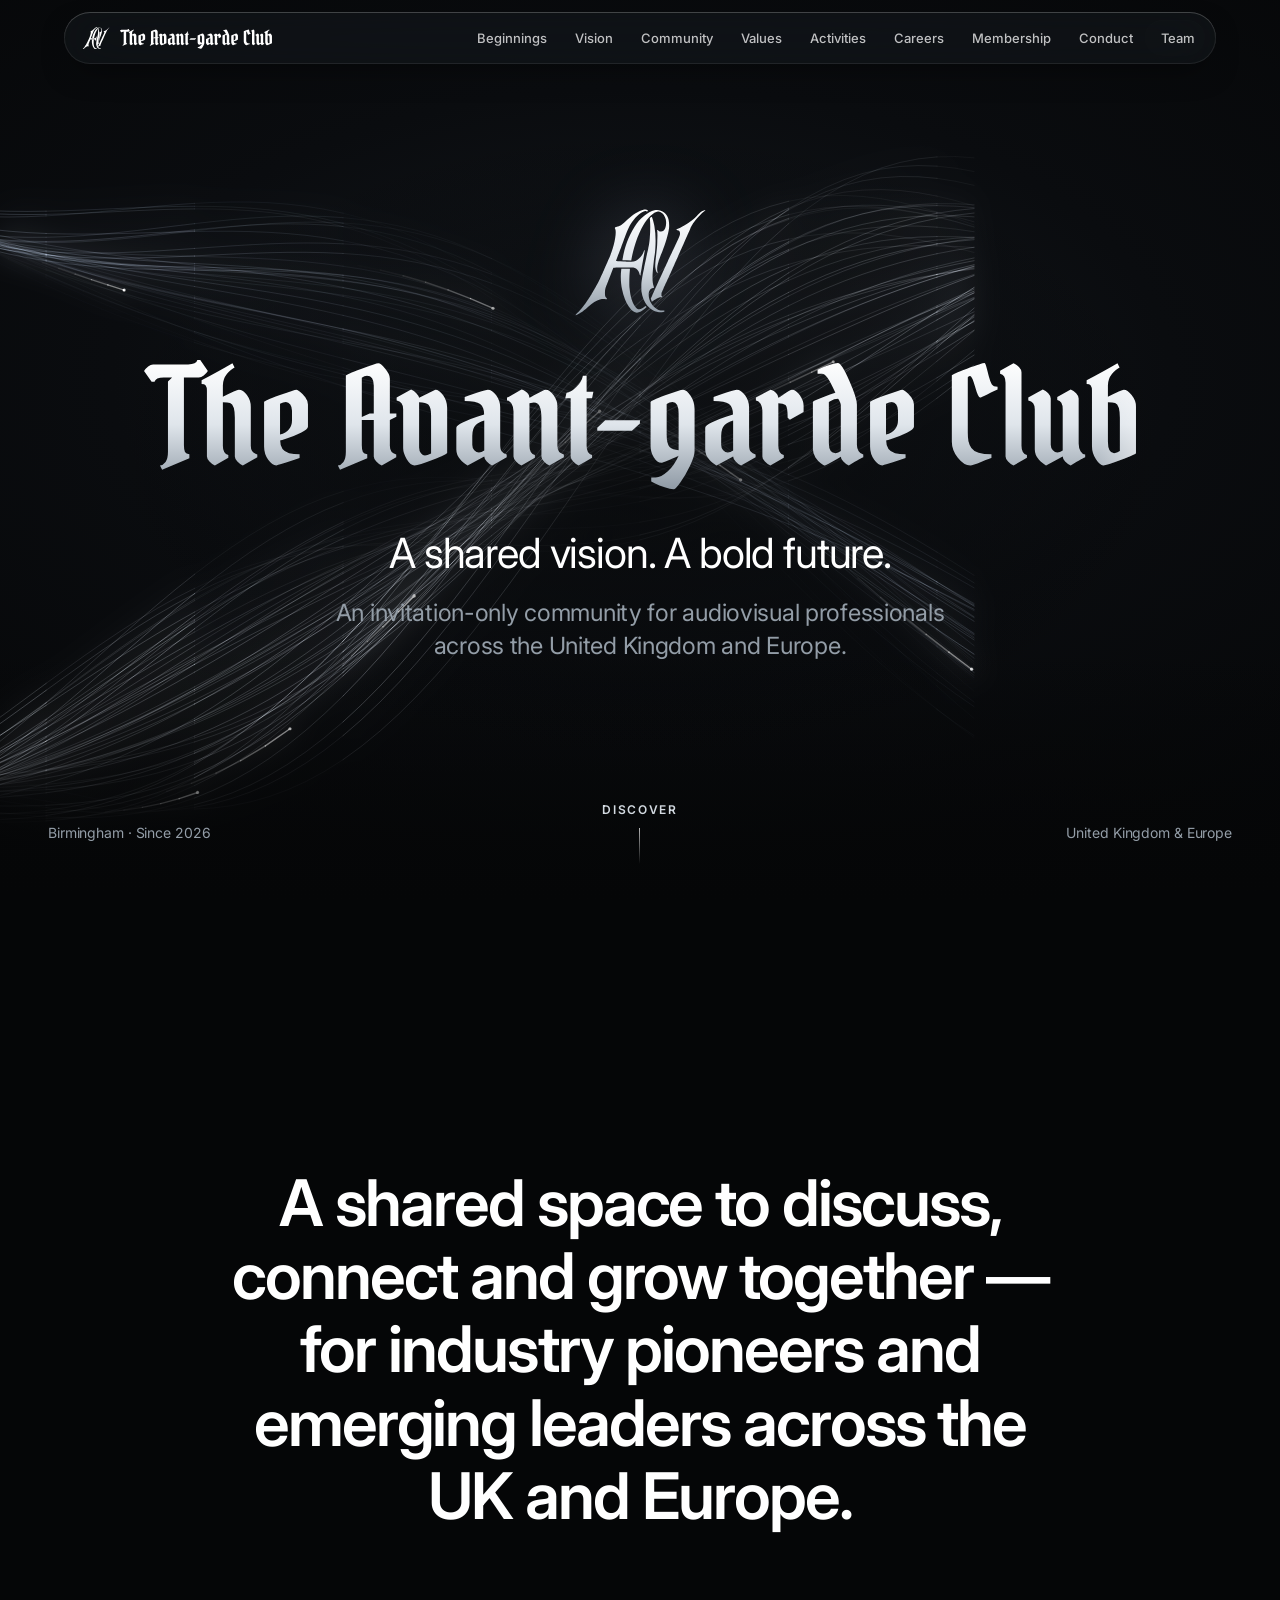
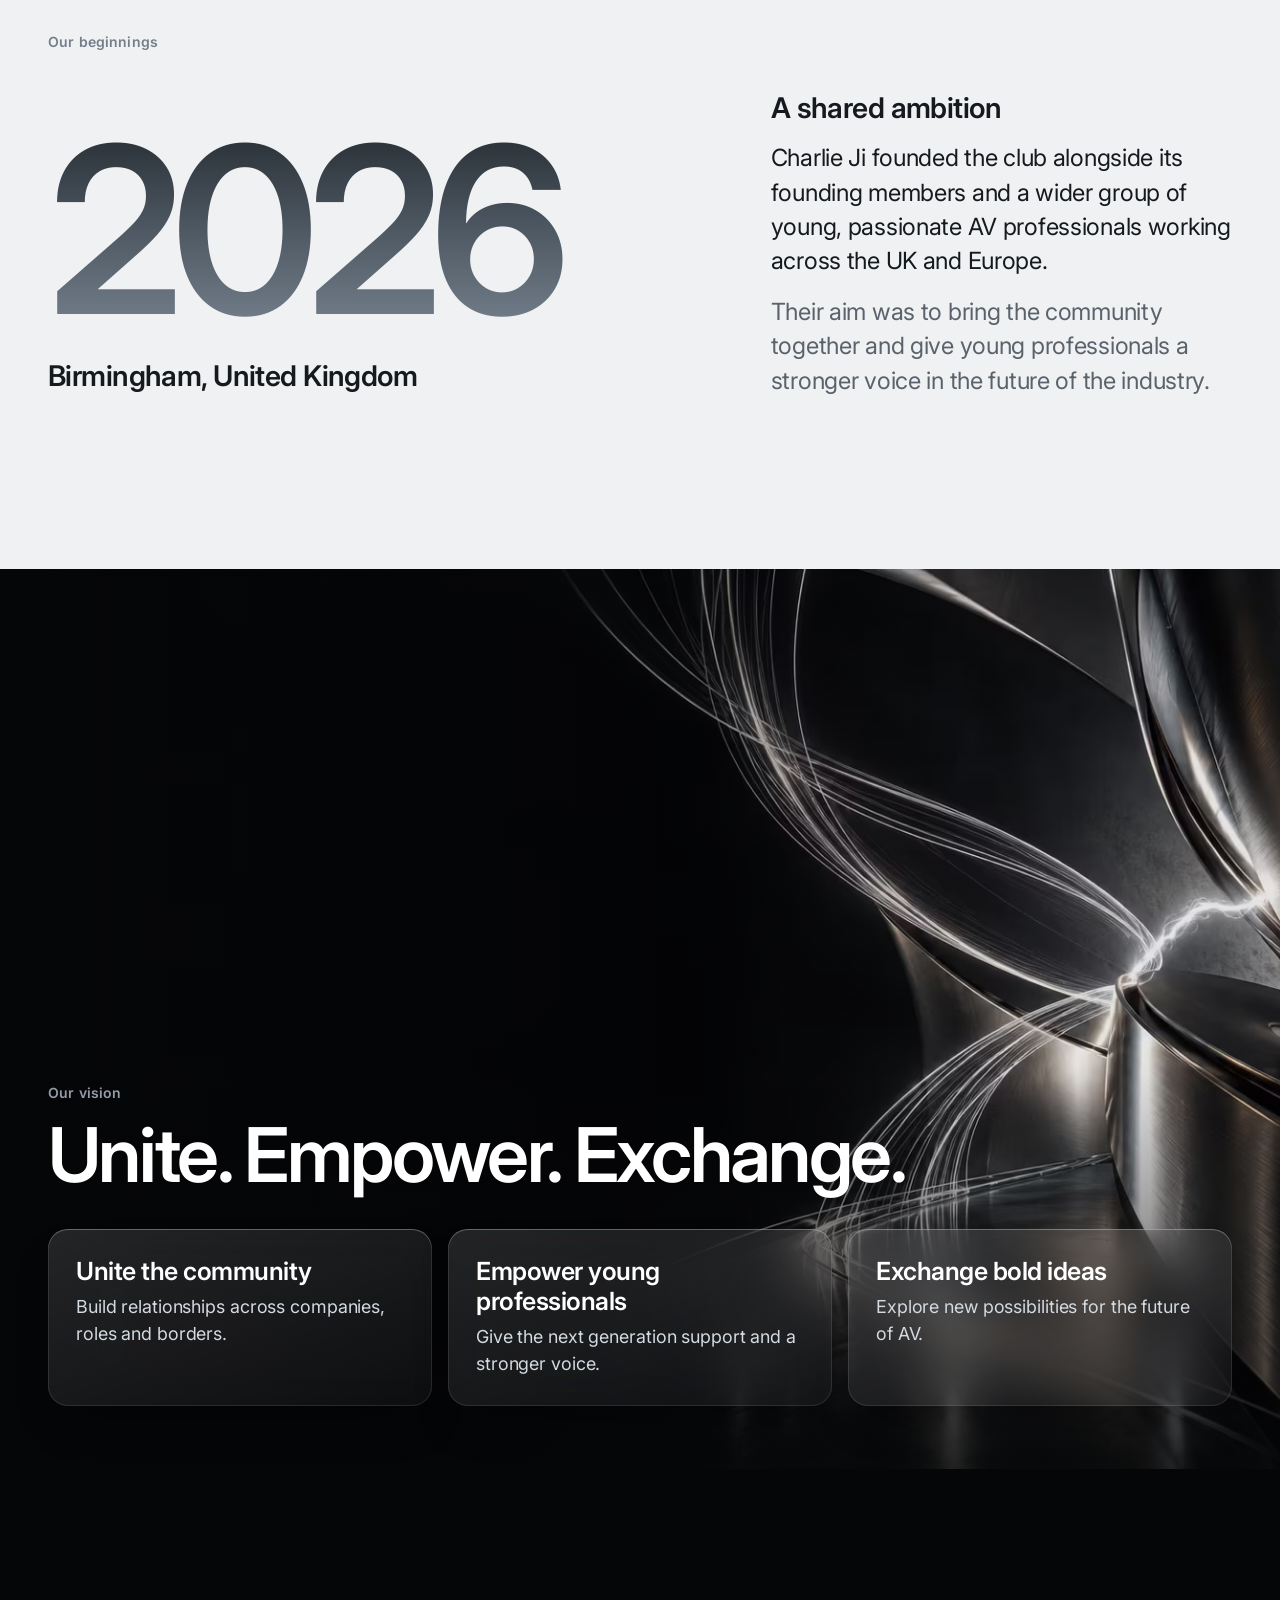
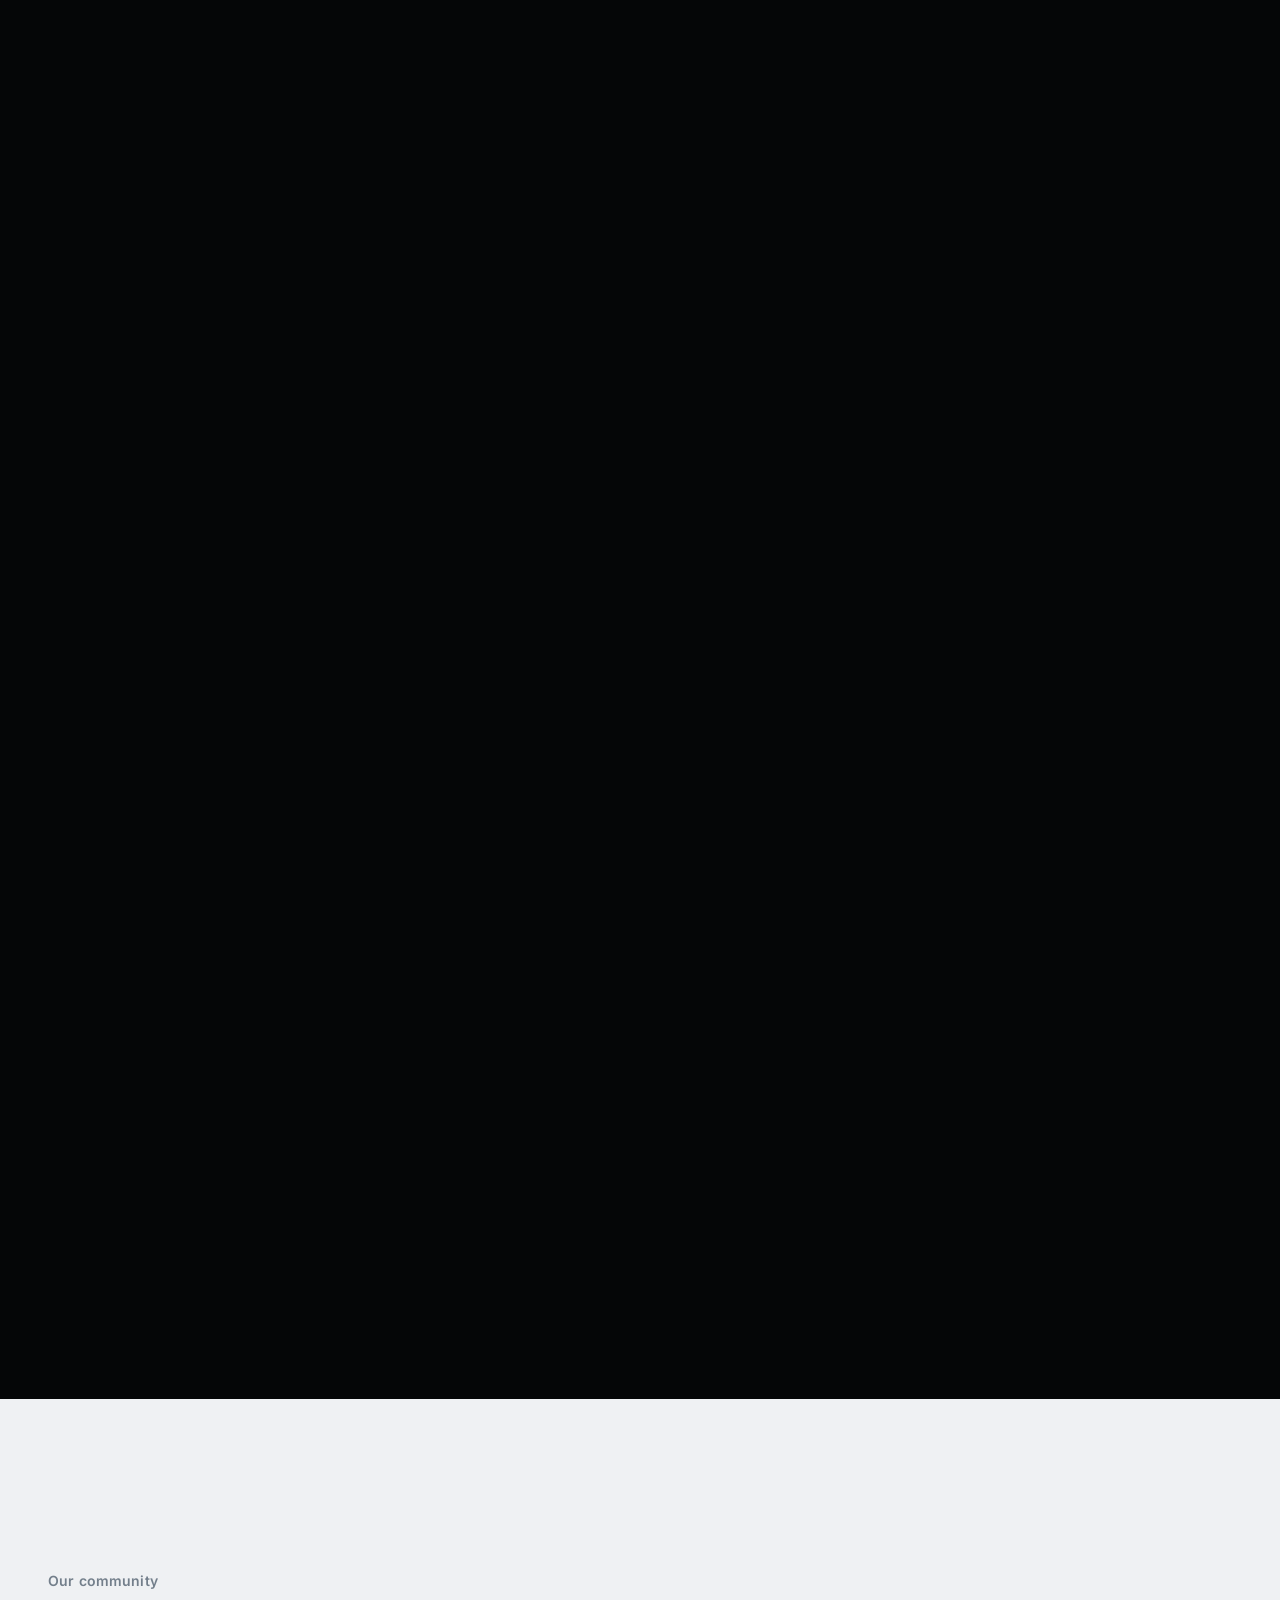
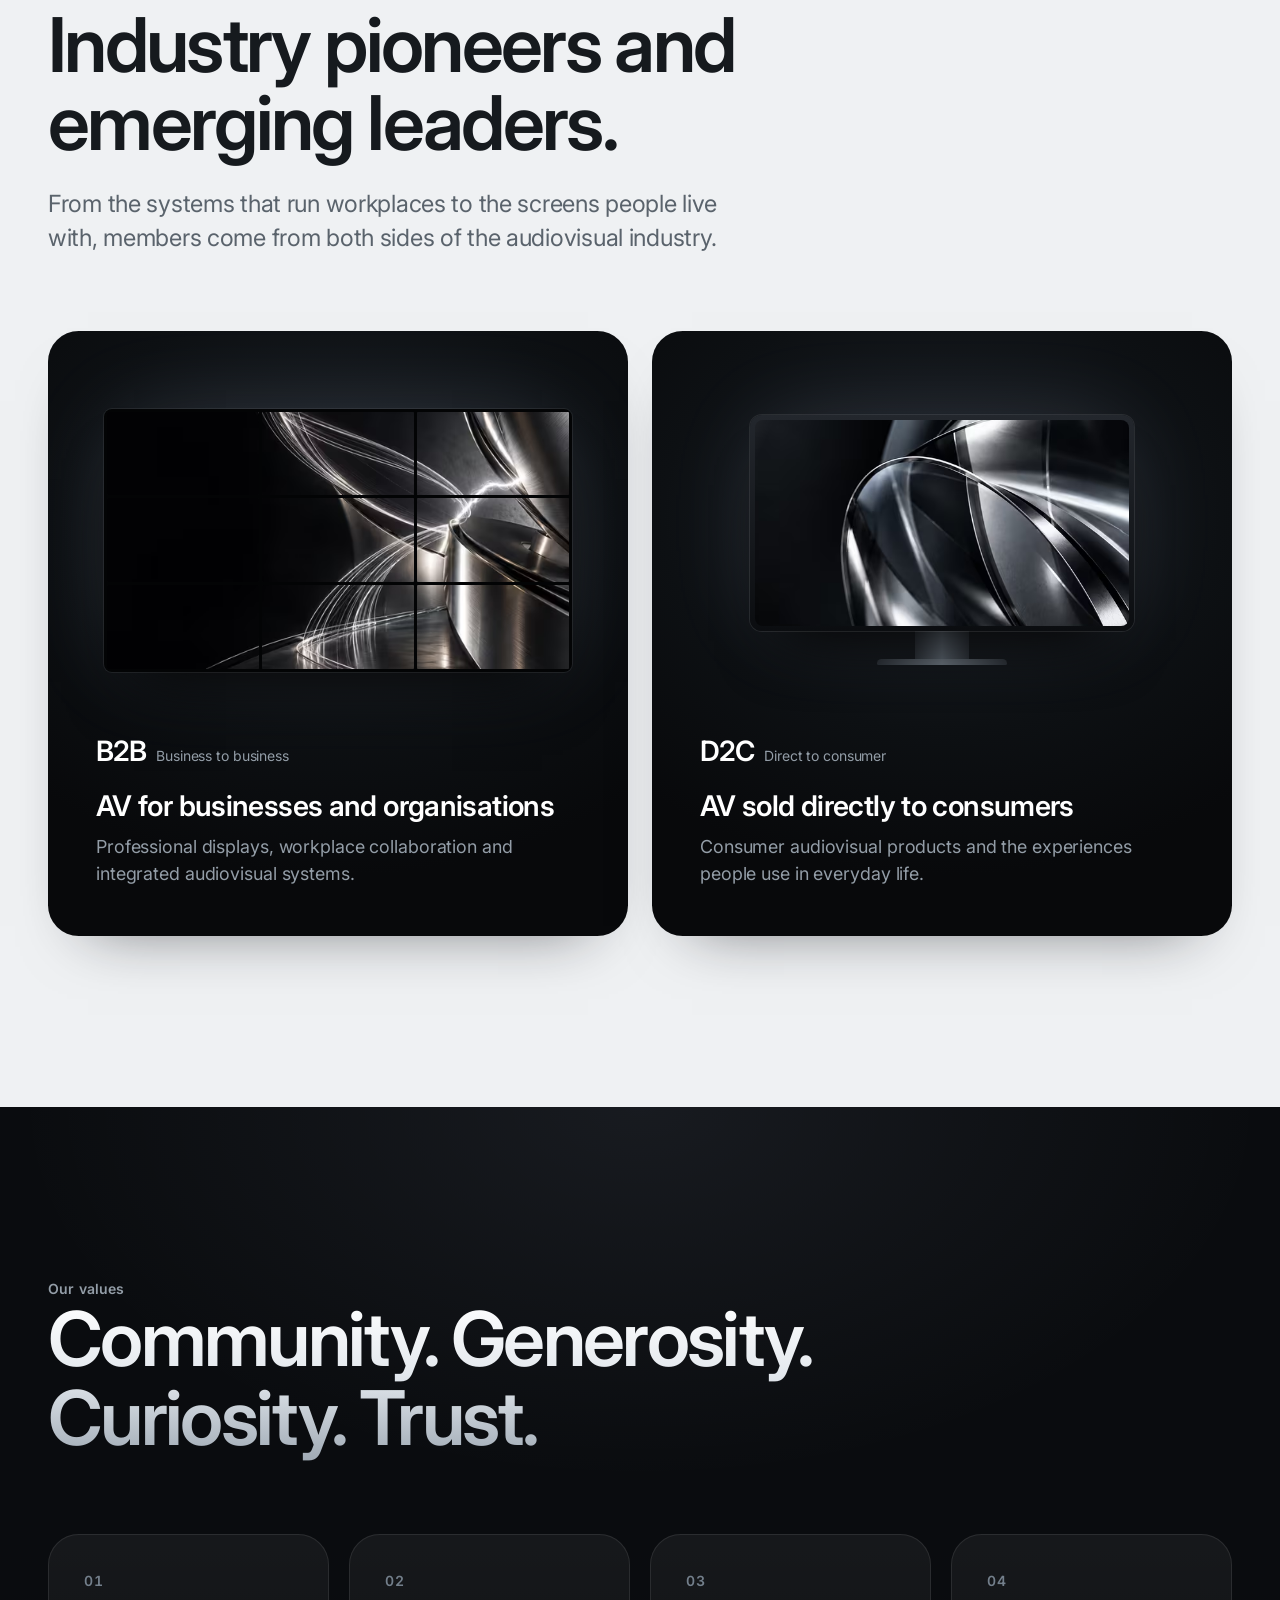
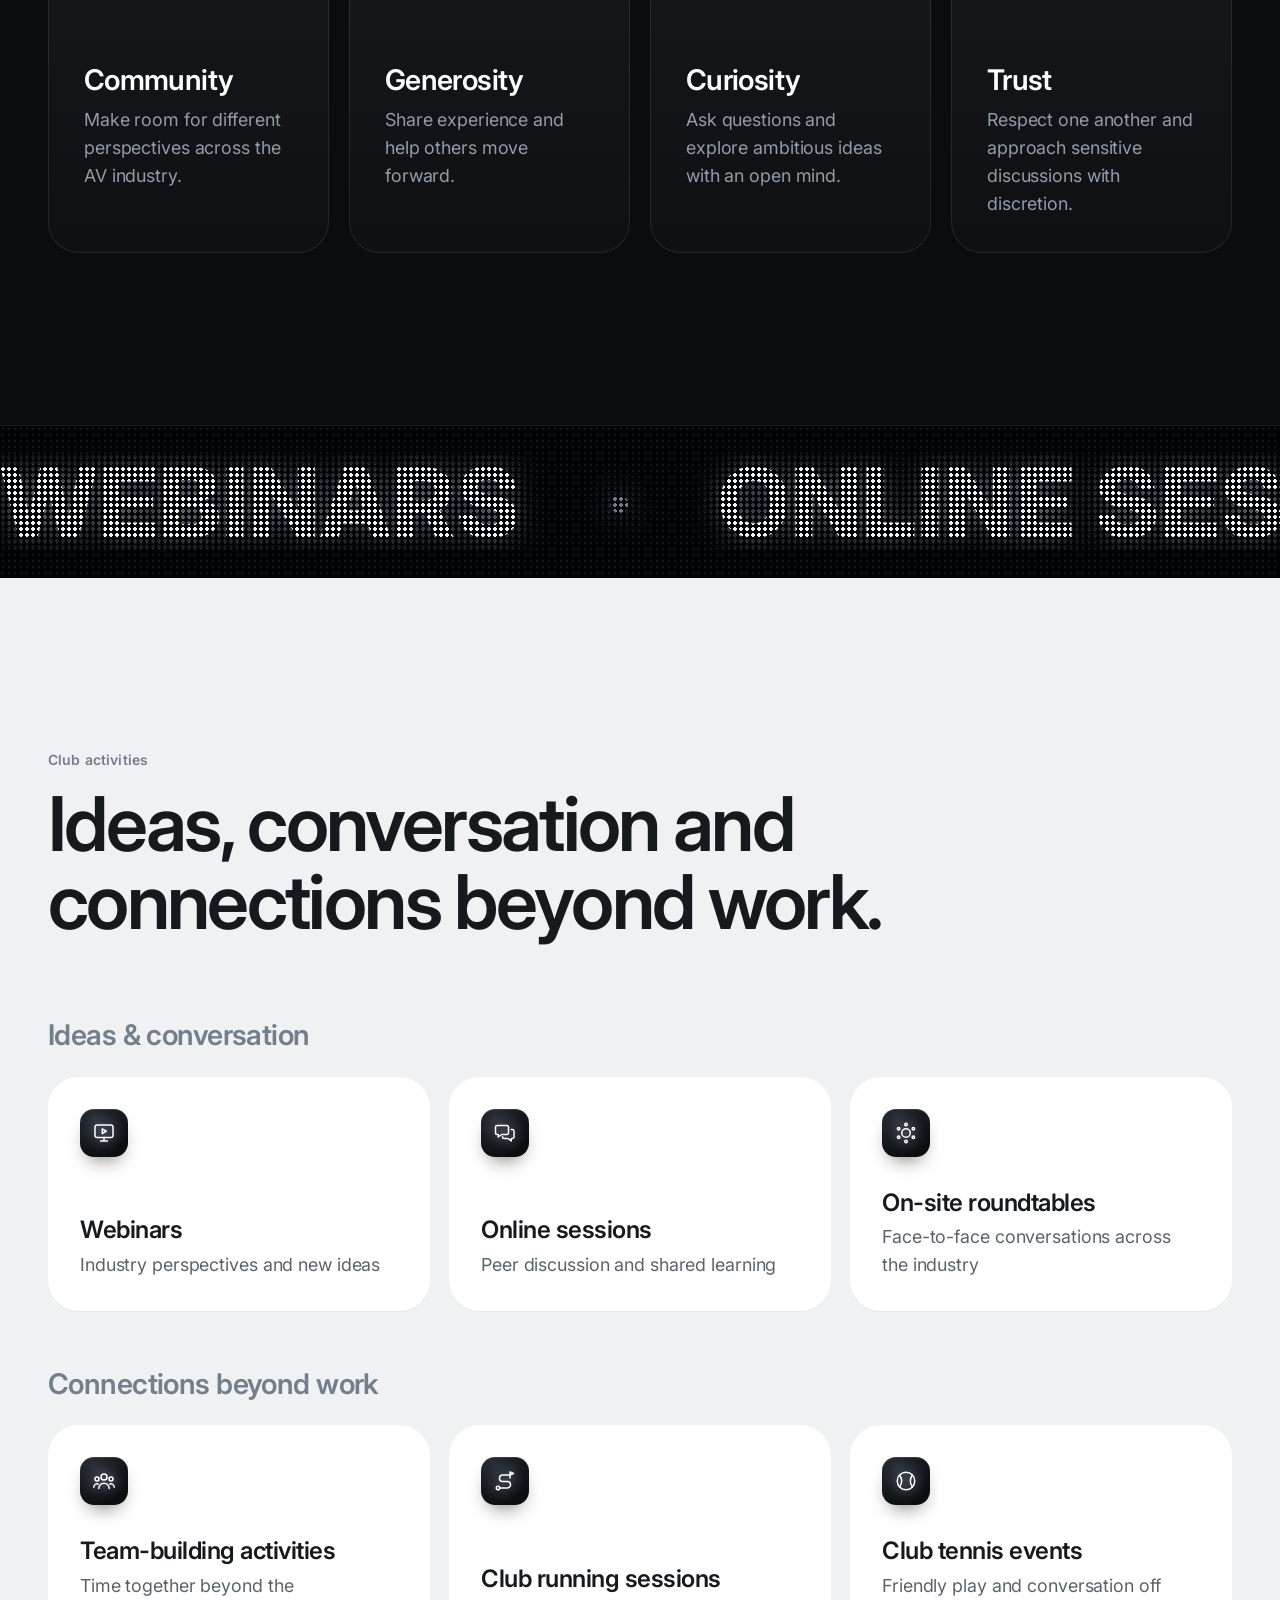
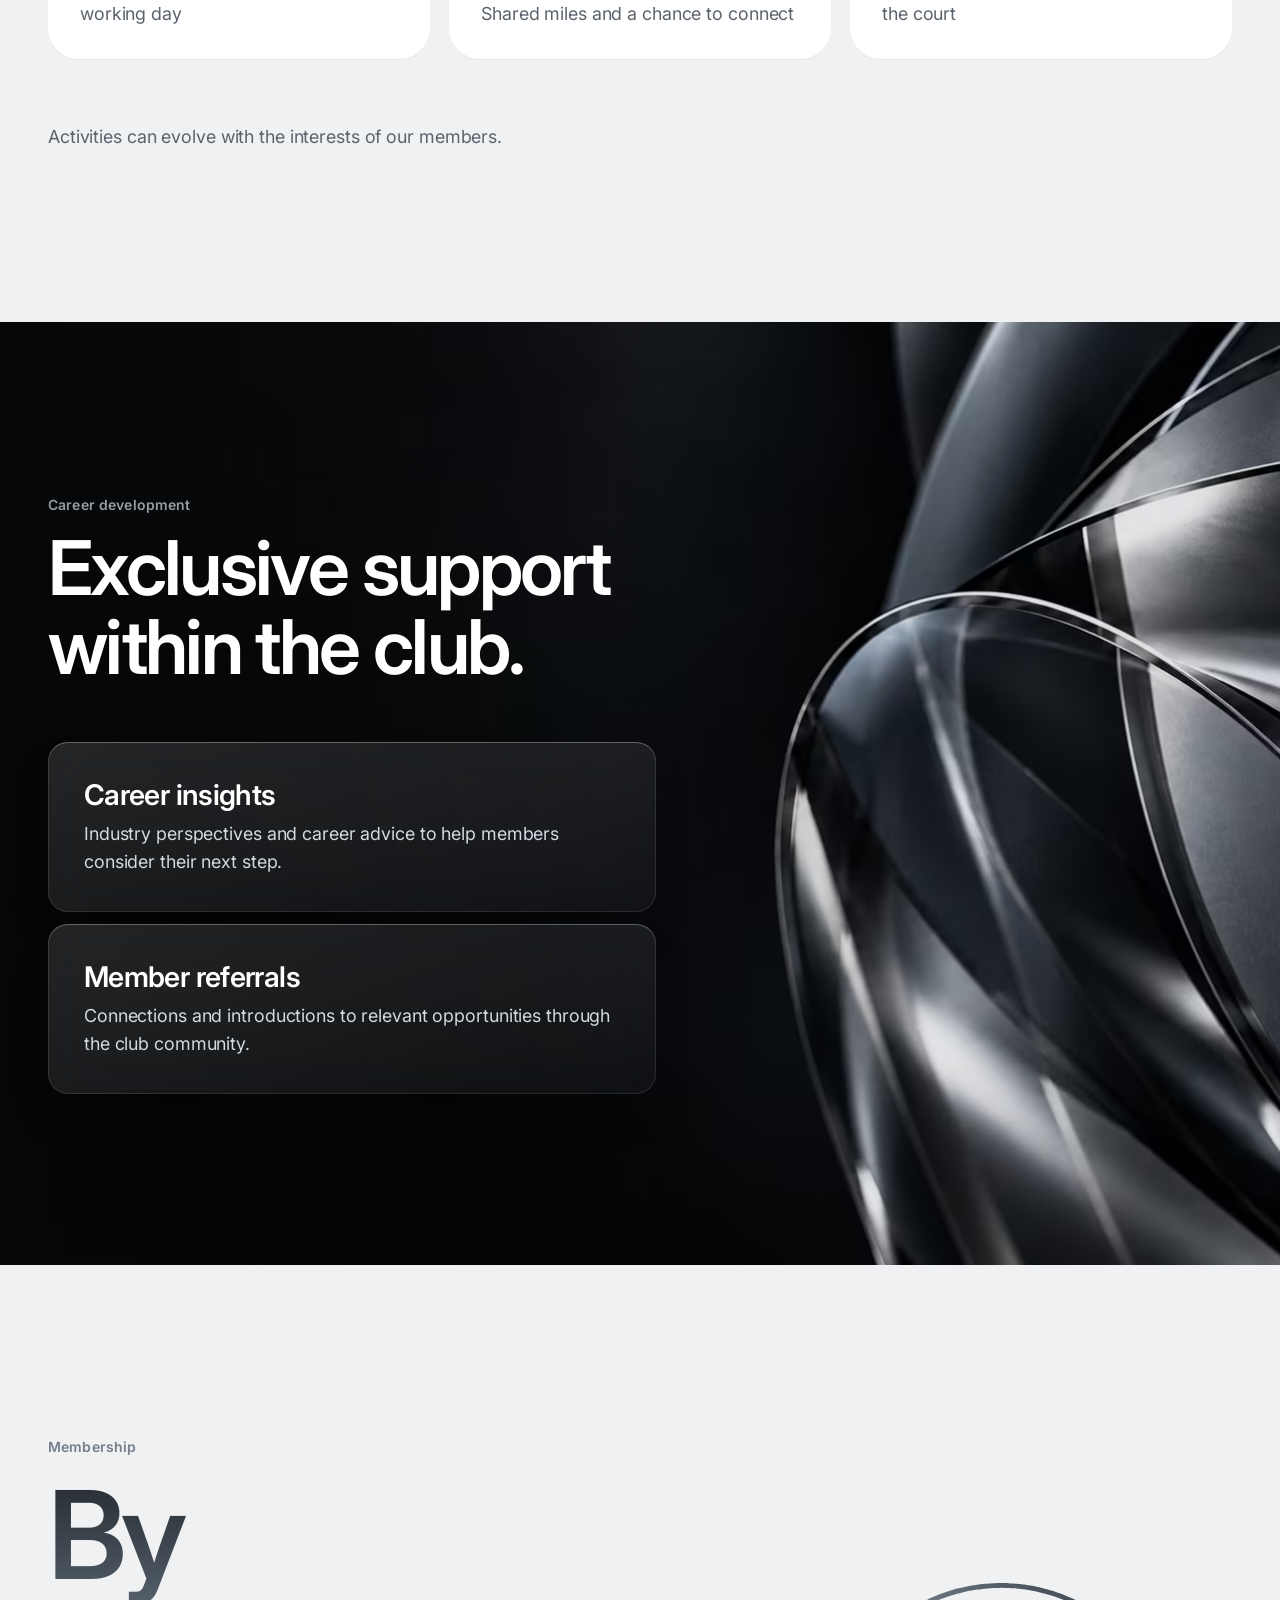
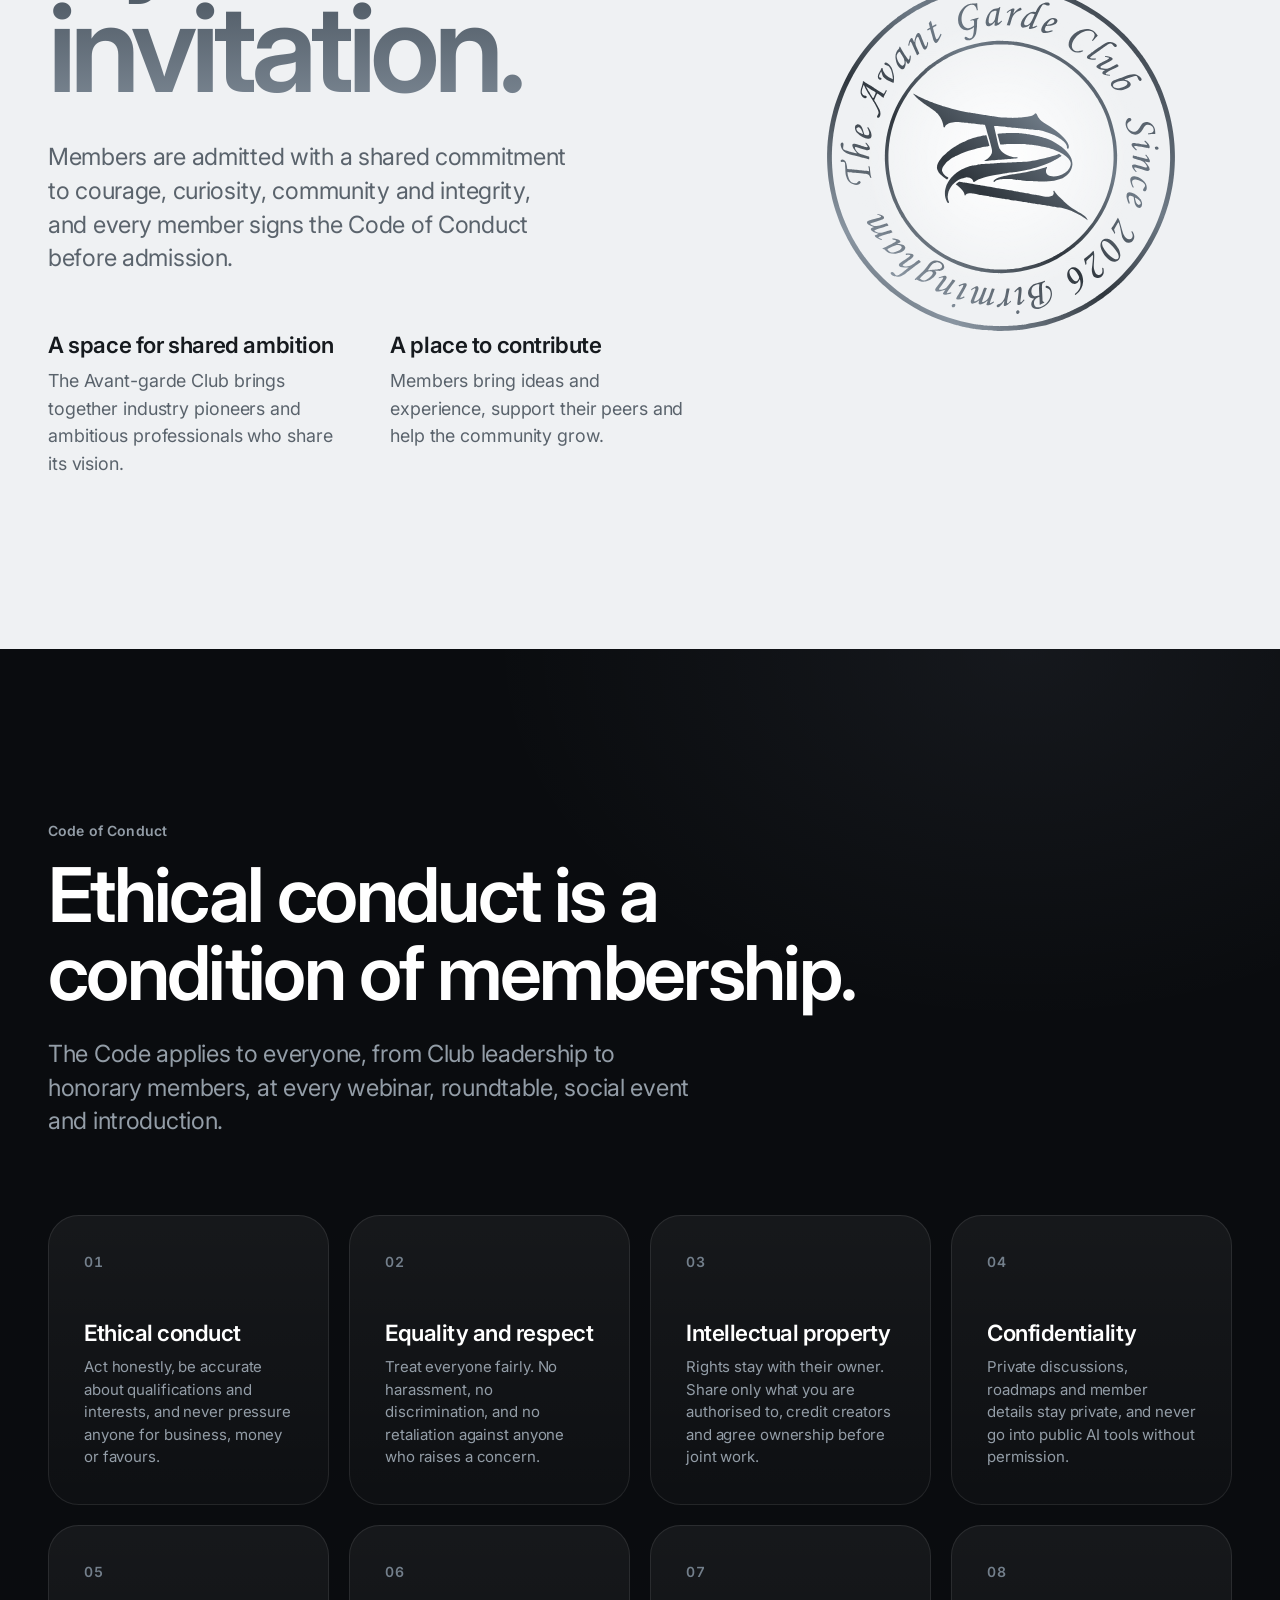
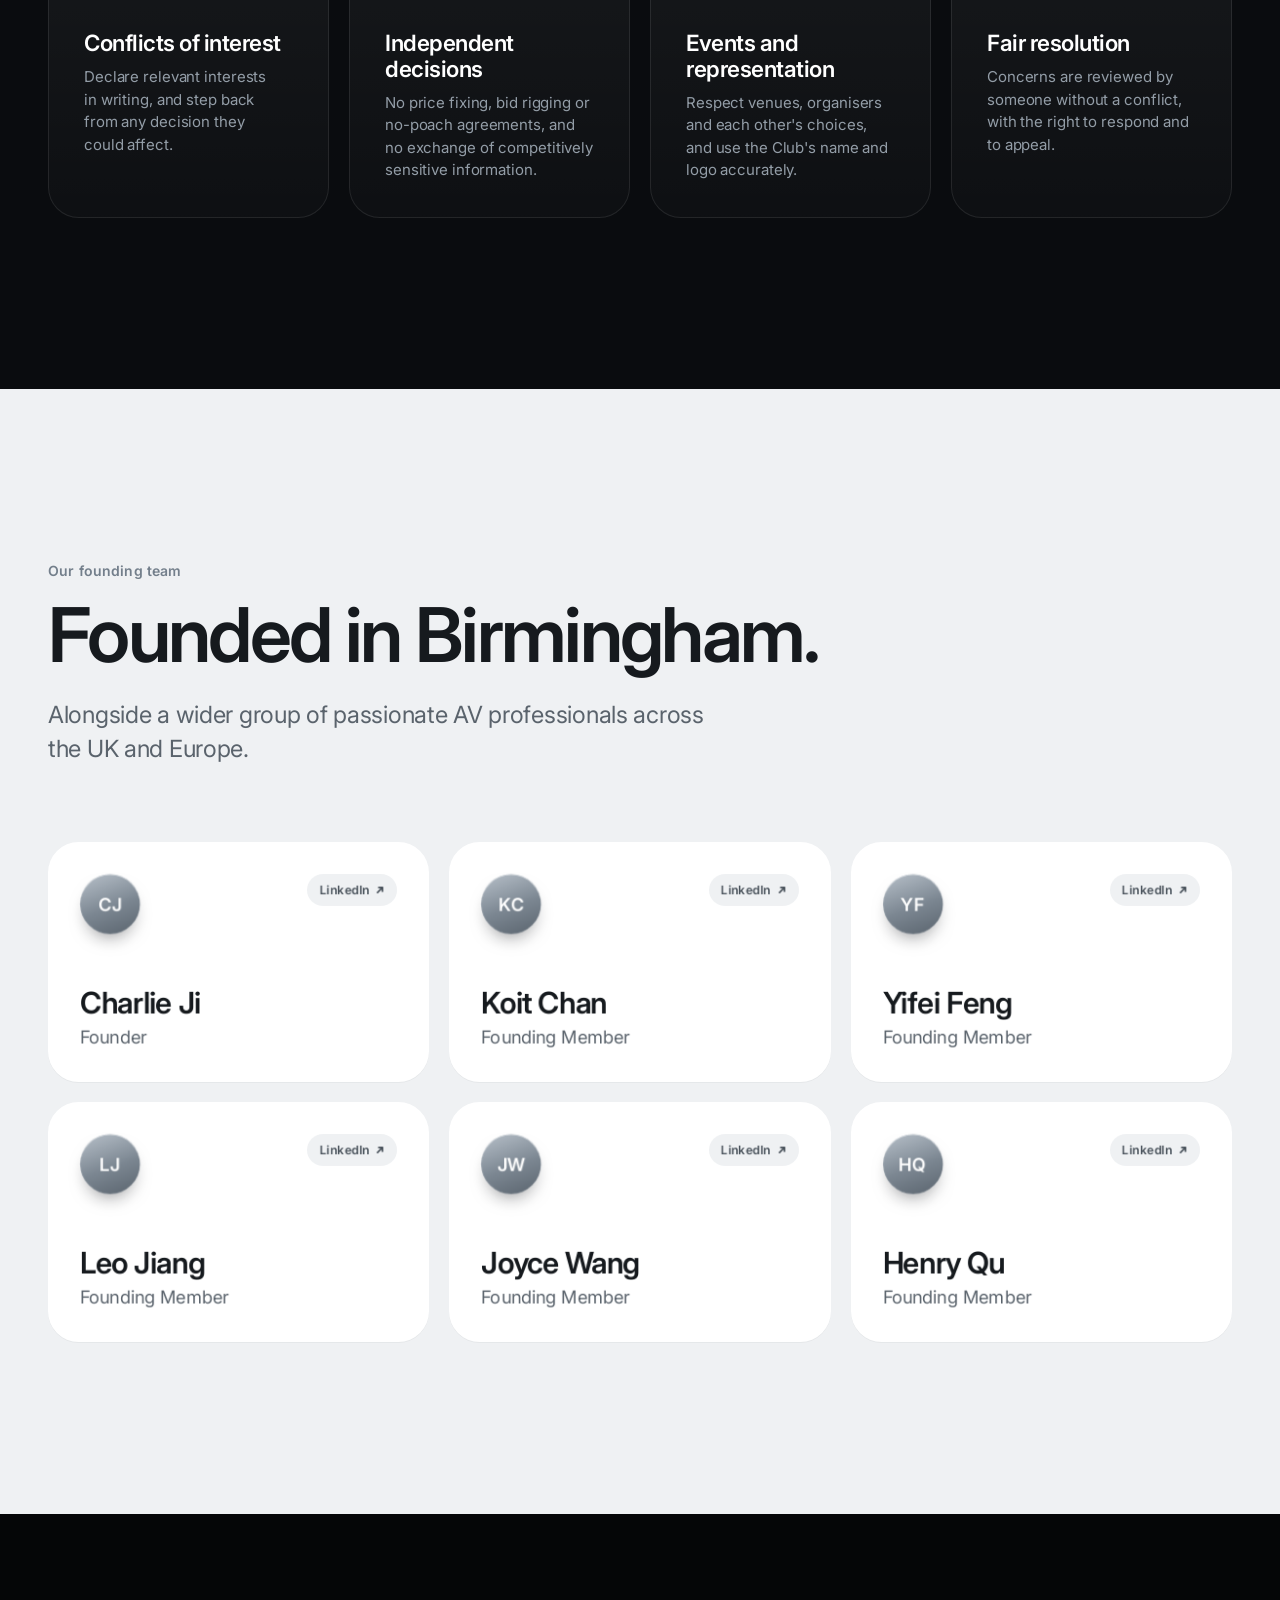
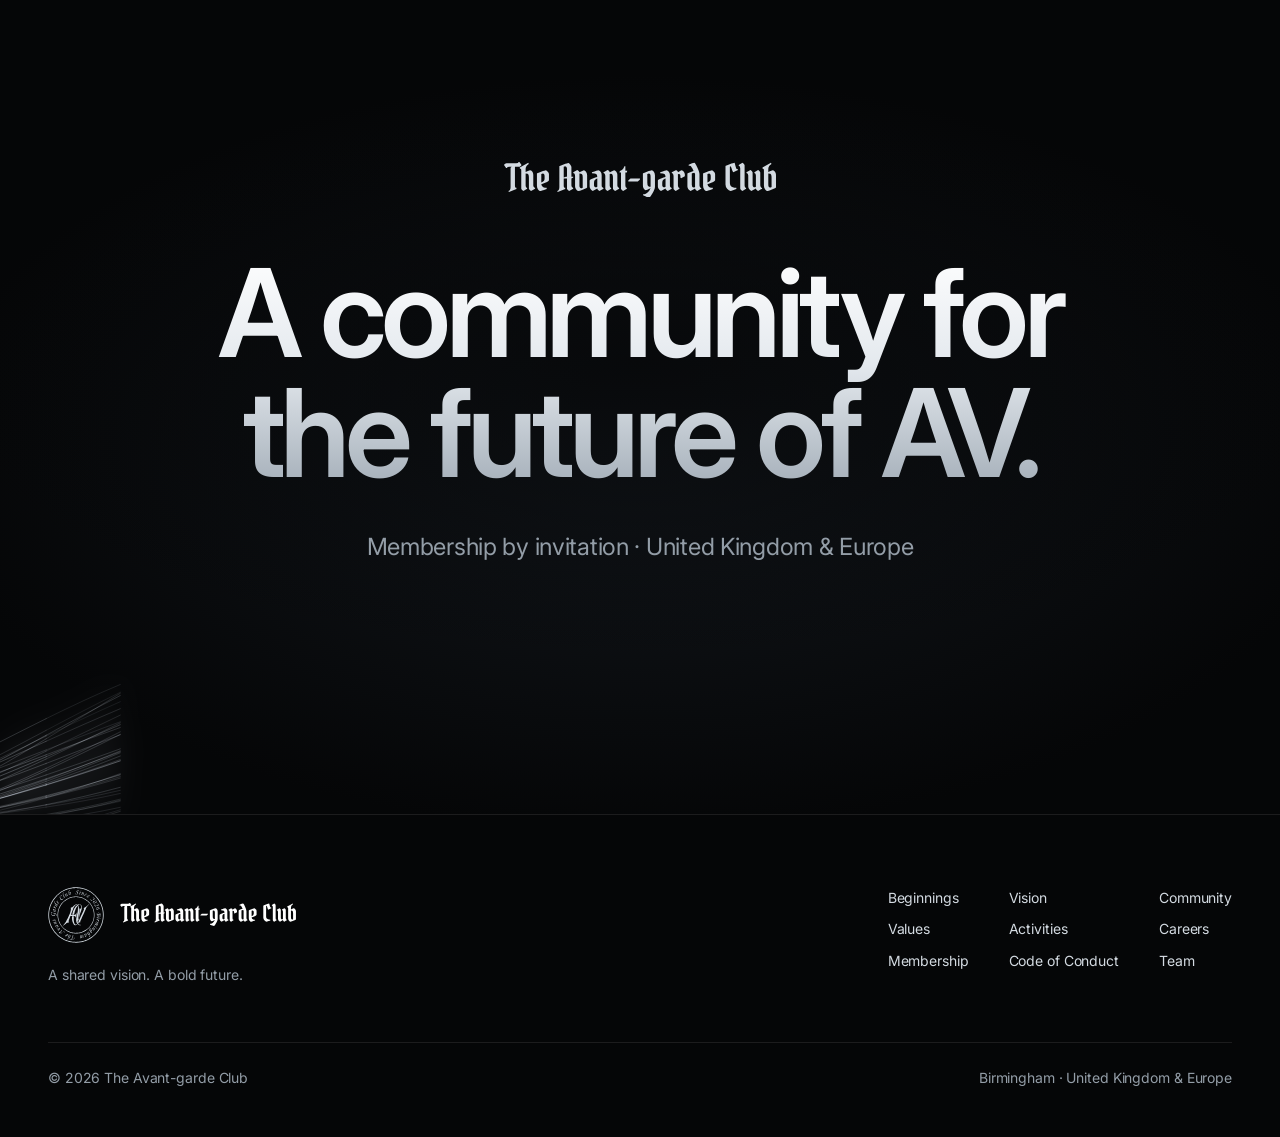
==== commit bd2addbc: "Serve share links from chenyuanqu.com/Avantgarde The account's user site has the custom domain cheny" ====
--- a/index.html
+++ b/index.html
@@ -7,14 +7,14 @@
   <meta name="description" content="The Avant-garde Club is an invitation-only community for audiovisual professionals across the United Kingdom and Europe, founded in Birmingham in 2026.">
   <meta name="theme-color" content="#050607">
   <meta name="color-scheme" content="dark light">
-  <link rel="canonical" href="https://henryquq.github.io/Avantgarde/">
+  <link rel="canonical" href="https://chenyuanqu.com/Avantgarde/">
 
   <meta property="og:type" content="website">
   <meta property="og:site_name" content="The Avant-garde Club">
   <meta property="og:title" content="The Avant-garde Club — A shared vision. A bold future.">
   <meta property="og:description" content="An invitation-only community for audiovisual professionals across the United Kingdom and Europe.">
-  <meta property="og:url" content="https://henryquq.github.io/Avantgarde/">
-  <meta property="og:image" content="https://henryquq.github.io/Avantgarde/assets/img/og-image.jpg">
+  <meta property="og:url" content="https://chenyuanqu.com/Avantgarde/">
+  <meta property="og:image" content="https://chenyuanqu.com/Avantgarde/assets/img/og-image.jpg">
   <meta property="og:image:width" content="1200">
   <meta property="og:image:height" content="630">
   <meta property="og:image:alt" content="The Avant-garde Club monogram and wordmark over silver light strands, with the line: A shared vision. A bold future.">
@@ -42,8 +42,8 @@
     "@type": "Organization",
     "name": "The Avant-garde Club",
     "slogan": "A shared vision. A bold future.",
-    "url": "https://henryquq.github.io/Avantgarde/",
-    "logo": "https://henryquq.github.io/Avantgarde/assets/icons/apple-touch-icon.png",
+    "url": "https://chenyuanqu.com/Avantgarde/",
+    "logo": "https://chenyuanqu.com/Avantgarde/assets/icons/apple-touch-icon.png",
     "description": "An invitation-only community for audiovisual professionals across the United Kingdom and Europe.",
     "foundingDate": "2026",
     "foundingLocation": { "@type": "Place", "name": "Birmingham, United Kingdom" },
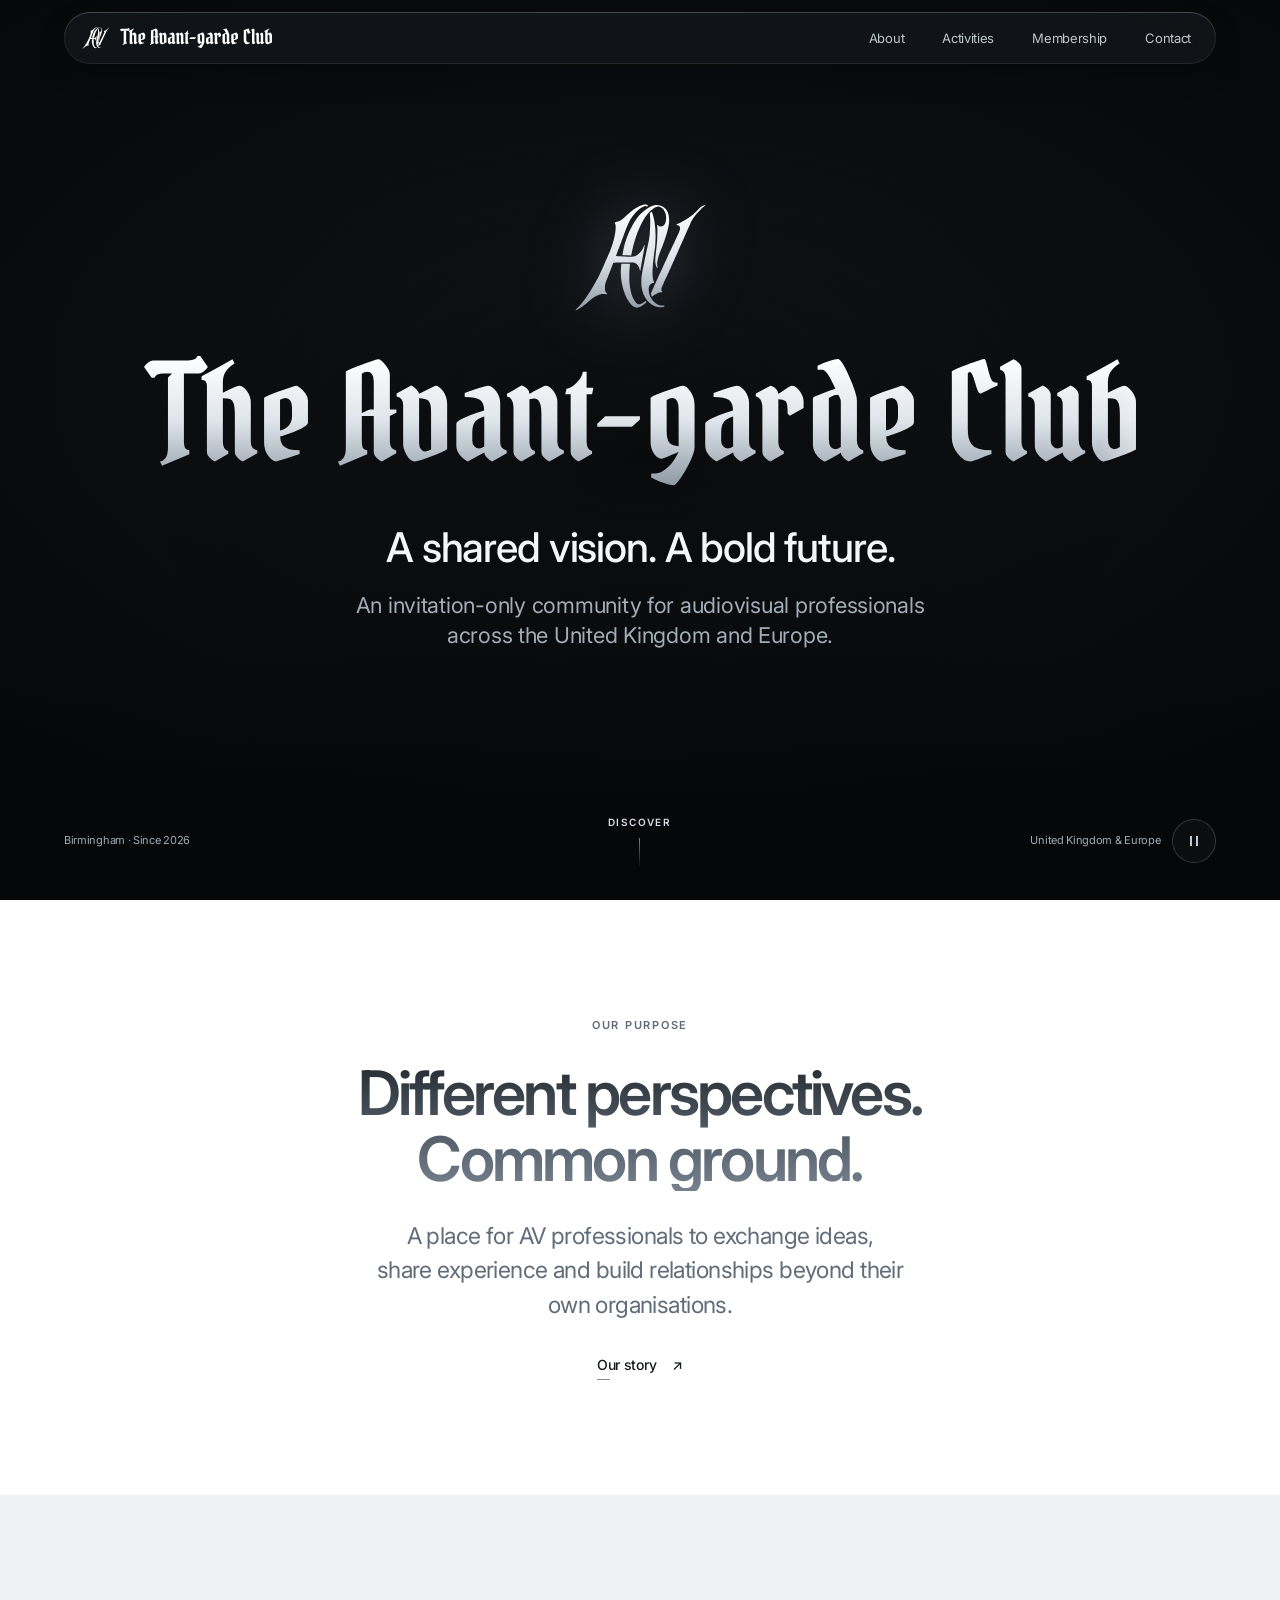
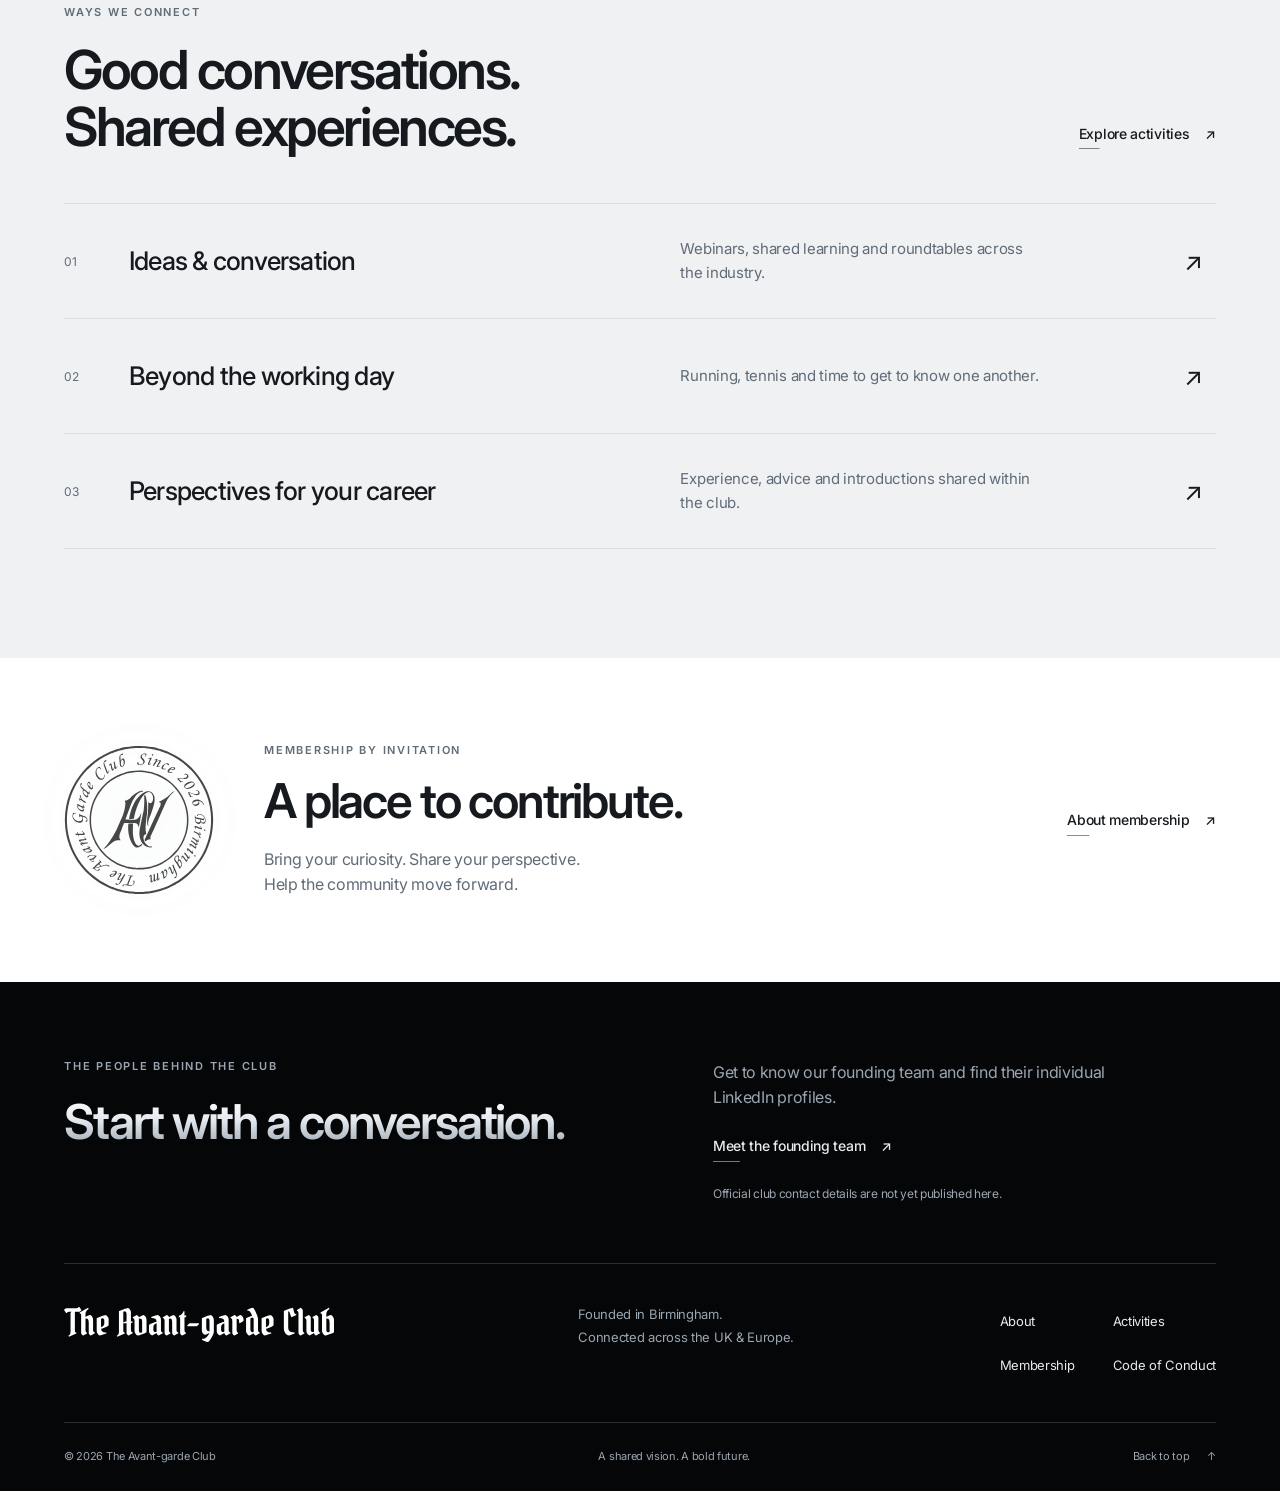
==== commit 0978b39a: "Extend club website with dedicated pages and refined interactions" ====
--- a/index.html
+++ b/index.html
@@ -1,69 +1,36 @@
 <!doctype html>
-<html lang="en-GB" class="no-js">
+<!-- Generated by scripts/build_site.py. Edit site/pages/ and site/templates/. -->
+<html lang="en-GB">
 <head>
   <meta charset="utf-8">
   <meta name="viewport" content="width=device-width, initial-scale=1, viewport-fit=cover">
-  <title>The Avant-garde Club — A shared vision. A bold future.</title>
-  <meta name="description" content="The Avant-garde Club is an invitation-only community for audiovisual professionals across the United Kingdom and Europe, founded in Birmingham in 2026.">
+  <title>A shared vision. A bold future. — The Avant-garde Club</title>
+  <meta name="description" content="An invitation-only community for audiovisual professionals across the United Kingdom and Europe, founded in Birmingham in 2026.">
   <meta name="theme-color" content="#050607">
-  <meta name="color-scheme" content="dark light">
   <link rel="canonical" href="https://chenyuanqu.com/Avantgarde/">
-
   <meta property="og:type" content="website">
   <meta property="og:site_name" content="The Avant-garde Club">
-  <meta property="og:title" content="The Avant-garde Club — A shared vision. A bold future.">
-  <meta property="og:description" content="An invitation-only community for audiovisual professionals across the United Kingdom and Europe.">
+  <meta property="og:title" content="A shared vision. A bold future. — The Avant-garde Club">
+  <meta property="og:description" content="An invitation-only community for audiovisual professionals across the United Kingdom and Europe, founded in Birmingham in 2026.">
   <meta property="og:url" content="https://chenyuanqu.com/Avantgarde/">
   <meta property="og:image" content="https://chenyuanqu.com/Avantgarde/assets/img/og-image.jpg">
   <meta property="og:image:width" content="1200">
   <meta property="og:image:height" content="630">
-  <meta property="og:image:alt" content="The Avant-garde Club monogram and wordmark over silver light strands, with the line: A shared vision. A bold future.">
+  <meta property="og:image:alt" content="The Avant-garde Club — A shared vision. A bold future.">
   <meta property="og:locale" content="en_GB">
   <meta name="twitter:card" content="summary_large_image">
-
-  <link rel="icon" href="assets/icons/favicon.ico" sizes="48x48">
-  <link rel="icon" href="assets/icons/favicon.svg" type="image/svg+xml">
-  <link rel="apple-touch-icon" href="assets/icons/apple-touch-icon.png">
-
-  <link rel="stylesheet" href="assets/css/main.css">
-  <script>
-    // Opt in to scroll reveals only when JavaScript runs; if the main script
-    // never arrives, show everything rather than leave content hidden.
-    document.documentElement.classList.replace('no-js', 'js');
-    setTimeout(function () {
-      if (!document.documentElement.classList.contains('is-ready')) document.documentElement.classList.remove('js');
-    }, 2500);
-  </script>
-  <script src="assets/js/main.js" defer></script>
-
+  <link rel="icon" href="./assets/icons/favicon.ico" sizes="48x48">
+  <link rel="icon" href="./assets/icons/favicon.svg" type="image/svg+xml">
+  <link rel="apple-touch-icon" href="./assets/icons/apple-touch-icon.png">
+  <link rel="stylesheet" href="./assets/css/main.css?v=fd4ba14f61d9">
+  <script src="./assets/js/main.js?v=fd4ba14f61d9" defer></script>
+  <script src="./assets/js/strands.js?v=fd4ba14f61d9" defer></script>
   <script type="application/ld+json">
-  {
-    "@context": "https://schema.org",
-    "@type": "Organization",
-    "name": "The Avant-garde Club",
-    "slogan": "A shared vision. A bold future.",
-    "url": "https://chenyuanqu.com/Avantgarde/",
-    "logo": "https://chenyuanqu.com/Avantgarde/assets/icons/apple-touch-icon.png",
-    "description": "An invitation-only community for audiovisual professionals across the United Kingdom and Europe.",
-    "foundingDate": "2026",
-    "foundingLocation": { "@type": "Place", "name": "Birmingham, United Kingdom" },
-    "areaServed": ["United Kingdom", "Europe"],
-    "founder": { "@type": "Person", "name": "Charlie Ji", "sameAs": "https://www.linkedin.com/in/mingyuanji/" },
-    "member": [
-      { "@type": "Person", "name": "Koit Chan", "sameAs": "https://www.linkedin.com/in/koit-chan-9b6966b9/" },
-      { "@type": "Person", "name": "Yifei Feng", "sameAs": "https://www.linkedin.com/in/yifeifeng1999/" },
-      { "@type": "Person", "name": "Leo Jiang", "sameAs": "https://www.linkedin.com/in/zubiao-jiang-430140222/" },
-      { "@type": "Person", "name": "Joyce Wang", "sameAs": "https://www.linkedin.com/in/joyce-wang-67436b13b/" },
-      { "@type": "Person", "name": "Henry Qu", "sameAs": "https://www.linkedin.com/in/henry-qu-436621195/" }
-    ]
-  }
+    {"@context":"https://schema.org","@type":"Organization","name":"The Avant-garde Club","url":"https://chenyuanqu.com/Avantgarde/","logo":"https://chenyuanqu.com/Avantgarde/assets/icons/apple-touch-icon.png","foundingDate":"2026","foundingLocation":{"@type":"Place","name":"Birmingham, United Kingdom"}}
   </script>
 </head>
-<body>
+<body class="page-home" data-page="home">
   <a class="skip-link" href="#main">Skip to content</a>
-
-  <!-- Club marks: the AV monogram (traced from the master artwork) and the
-       Pirata One wordmark (outlined from the club's font), reused via <use>. -->
   <svg class="sprite" aria-hidden="true" focusable="false">
     <defs>
       <linearGradient id="g-titanium" x1="0" y1="0" x2="0" y2="1">
@@ -80,481 +47,149 @@
       <path id="p-wordmark" d="M122 -102V-632L153 -662H90Q29 -662 21 -629H-1L-58 -711Q-46 -730 -27 -745Q-8 -760 10 -760H274Q335 -760 343 -793H365L422 -711Q410 -692 391 -677Q372 -662 354 -662H242V-154Q242 -117 250 -101Q258 -85 283 -85V-54L78 32L62 0Q84 0 104 -26Q122 -51 122 -102ZM415 -68V-563Q415 -590 406 -602Q397 -613 375 -613V-641Q505 -709 607 -769L623 -737Q613 -732 595 -718Q577 -703 565 -688Q535 -650 535 -602V-517Q638 -570 655 -570Q687 -570 716 -530Q745 -490 745 -442V-148Q745 -93 794 -83V-61L685 0Q663 -9 644 -30Q625 -50 625 -68V-358Q625 -456 589 -469Q572 -475 535 -475V-148Q535 -87 576 -79V-57L475 0Q453 -9 434 -30Q415 -50 415 -68ZM1090 -570Q1095 -570 1115 -554Q1135 -539 1155 -512Q1175 -484 1175 -458V-290Q1175 -272 1122 -246Q1069 -220 1020 -204Q970 -187 966 -187Q966 -110 1033 -92Q1066 -84 1112 -84V-55Q948 0 937 0Q907 0 876 -42Q845 -85 845 -142V-478Q845 -485 959 -528Q1073 -570 1090 -570ZM965 -463V-232Q1055 -257 1055 -340V-411Q1055 -439 1042 -458Q1029 -478 1009 -478Q989 -478 965 -463ZM1460 -102V-676Q1460 -683 1574 -726Q1688 -768 1705 -768Q1722 -768 1756 -727Q1791 -686 1791 -653V-391H1840V-367L1791 -342V-148Q1791 -93 1839 -83V-61L1730 0Q1708 -9 1689 -30Q1670 -50 1670 -68V-342H1580V-154Q1580 -117 1588 -101Q1596 -85 1621 -85V-54L1416 32L1400 0Q1422 0 1442 -26Q1460 -51 1460 -102ZM1619 -675Q1599 -675 1580 -660V-365L1639 -391H1670V-601Q1670 -675 1619 -675ZM2222 -433V-93Q2222 -84 2115 -42Q2008 0 1977 0Q1946 0 1918 -47Q1891 -94 1891 -130V-423Q1891 -478 1842 -488V-510L1951 -571Q1973 -562 1990 -543Q2008 -524 2011 -509L2133 -570Q2163 -570 2192 -527Q2222 -484 2222 -433ZM2101 -90V-373Q2101 -437 2082 -456Q2063 -475 2011 -475V-134Q2011 -109 2025 -92Q2039 -75 2055 -75Q2071 -75 2101 -90ZM2621 -438V-155Q2621 -118 2633 -104Q2645 -89 2670 -83V-61L2561 0Q2539 -9 2520 -30Q2501 -50 2501 -67L2376 0Q2373 -2 2367 -6Q2361 -9 2346 -20Q2332 -32 2321 -45Q2291 -78 2291 -120V-284Q2291 -300 2343 -325Q2395 -350 2447 -366L2500 -383Q2500 -440 2470 -462Q2440 -485 2354 -485V-515Q2509 -570 2528 -570Q2561 -570 2591 -527Q2621 -484 2621 -438ZM2501 -112V-338Q2476 -329 2464 -323Q2451 -317 2437 -304Q2411 -280 2411 -221V-156Q2411 -130 2426 -114Q2442 -97 2461 -97Q2480 -97 2501 -112ZM2721 -68V-407Q2721 -440 2707 -464Q2693 -488 2672 -488V-510Q2679 -511 2781 -571Q2788 -569 2798 -566Q2808 -562 2824 -546Q2841 -530 2841 -509Q2847 -512 2875 -528Q2949 -570 2963 -570Q2995 -570 3023 -528Q3051 -486 3051 -451V-148Q3051 -93 3100 -83V-61L2991 0Q2969 -9 2950 -30Q2931 -50 2931 -68V-358Q2931 -414 2918 -444Q2906 -473 2874 -473L2841 -467V-148Q2841 -87 2882 -79V-57L2781 0Q2759 -9 2740 -30Q2721 -50 2721 -68ZM3271 -674V-555H3322L3312 -506H3271V-148Q3271 -87 3312 -79V-57L3211 0Q3189 -9 3170 -30Q3151 -50 3151 -68V-505H3110L3120 -547Q3150 -547 3192 -588Q3235 -628 3243 -674ZM3672 -340V-316L3612 -261H3351V-283L3411 -340ZM4083 -424V-106Q4083 -68 4049 2Q4015 73 3977 126Q3939 180 3925 180Q3900 180 3858 165Q3816 150 3786 135L3757 120V90H3791Q3830 90 3880 46Q3930 1 3963 -73Q3850 -20 3833 -20Q3802 -20 3777 -60Q3752 -99 3752 -148V-477Q3752 -487 3862 -528Q3973 -570 3998 -570Q4023 -570 4053 -524Q4083 -479 4083 -424ZM3963 -390Q3963 -478 3917 -478Q3893 -478 3873 -462V-232Q3873 -162 3895 -138Q3917 -115 3963 -115ZM4493 -438V-155Q4493 -118 4505 -104Q4517 -89 4542 -83V-61L4433 0Q4411 -9 4392 -30Q4373 -50 4373 -67L4248 0Q4245 -2 4239 -6Q4233 -9 4218 -20Q4204 -32 4193 -45Q4163 -78 4163 -120V-284Q4163 -300 4215 -325Q4267 -350 4319 -366L4372 -383Q4372 -440 4342 -462Q4312 -485 4226 -485V-515Q4381 -570 4400 -570Q4433 -570 4463 -527Q4493 -484 4493 -438ZM4373 -112V-338Q4348 -329 4336 -323Q4323 -317 4309 -304Q4283 -280 4283 -221V-156Q4283 -130 4298 -114Q4314 -97 4333 -97Q4352 -97 4373 -112ZM4544 -510 4654 -570Q4661 -568 4670 -564Q4680 -561 4696 -545Q4713 -529 4713 -509Q4718 -511 4760 -540Q4803 -570 4815 -570Q4847 -570 4875 -528Q4903 -486 4903 -451V-402L4800 -344L4783 -358Q4783 -442 4767 -454Q4749 -467 4713 -467V-148Q4713 -87 4754 -79V-57L4653 0Q4631 -9 4612 -30Q4593 -50 4593 -68V-400Q4593 -444 4578 -466Q4562 -488 4544 -488ZM5161 -770Q5188 -770 5246 -639Q5304 -508 5304 -458V-153Q5304 -130 5316 -108Q5329 -86 5352 -83V-61Q5345 -60 5243 0Q5220 -10 5202 -30Q5183 -49 5183 -66Q5076 0 5058 0Q5051 0 5032 -16Q5012 -31 4992 -60Q4973 -90 4973 -121V-478Q4973 -488 5142 -547Q5106 -626 5084 -658Q5062 -690 5041 -690H5008V-720Q5119 -770 5161 -770ZM5144 -92Q5163 -92 5183 -108V-456Q5183 -462 5174 -482Q5166 -501 5162 -501Q5133 -501 5103 -483L5093 -477V-166Q5093 -92 5144 -92ZM5648 -570Q5653 -570 5673 -554Q5693 -539 5713 -512Q5733 -484 5733 -458V-290Q5733 -272 5680 -246Q5627 -220 5578 -204Q5528 -187 5524 -187Q5524 -110 5591 -92Q5624 -84 5670 -84V-55Q5506 0 5495 0Q5465 0 5434 -42Q5403 -85 5403 -142V-478Q5403 -485 5517 -528Q5631 -570 5648 -570ZM5523 -463V-232Q5613 -257 5613 -340V-411Q5613 -439 5600 -458Q5587 -478 5567 -478Q5547 -478 5523 -463ZM6156 -673Q6146 -673 6138 -663V-250Q6138 -208 6143 -182Q6148 -157 6165 -132Q6198 -84 6316 -84V-55Q6311 -55 6242 -28Q6173 0 6158 0Q6108 0 6063 -58Q6018 -115 6018 -179V-678Q6018 -685 6132 -728Q6247 -770 6264 -770Q6270 -770 6278 -741Q6286 -712 6296 -671Q6307 -630 6318 -610Q6330 -591 6362 -591V-571Q6340 -561 6288 -536Q6235 -510 6231 -510Q6216 -510 6193 -592Q6170 -673 6156 -673ZM6542 -701V-148Q6542 -87 6583 -79V-57L6482 0Q6460 -9 6441 -30Q6422 -50 6422 -68V-621Q6422 -682 6381 -690V-712L6482 -769Q6504 -760 6523 -740Q6542 -719 6542 -701ZM6852 -112V-423Q6852 -484 6811 -492V-514L6912 -571Q6934 -562 6953 -542Q6972 -521 6972 -503V-164Q6972 -131 6986 -107Q7000 -83 7021 -83V-61Q7014 -60 6912 0Q6889 -10 6870 -30Q6852 -49 6852 -67L6727 0Q6724 -2 6718 -6Q6712 -9 6698 -20Q6683 -32 6672 -45Q6642 -78 6642 -120V-423Q6642 -478 6593 -488V-510L6702 -571Q6724 -562 6743 -542Q6762 -521 6762 -503V-156Q6762 -130 6778 -114Q6793 -97 6812 -97Q6831 -97 6852 -112ZM7192 -180Q7192 -92 7238 -92Q7262 -92 7282 -108V-358Q7282 -456 7246 -469Q7229 -475 7192 -475ZM7072 -146V-563Q7072 -590 7063 -602Q7054 -613 7032 -613V-641Q7162 -709 7264 -769L7280 -737Q7270 -732 7252 -718Q7234 -703 7222 -688Q7192 -650 7192 -602V-517Q7295 -570 7312 -570Q7338 -570 7370 -529Q7403 -488 7403 -442V-93Q7403 -83 7292 -42Q7182 0 7157 0Q7132 0 7102 -46Q7072 -91 7072 -146Z"/>
       <g id="p-wordmark-stacked"><path d="M122 -102V-632L153 -662H90Q29 -662 21 -629H-1L-58 -711Q-46 -730 -27 -745Q-8 -760 10 -760H274Q335 -760 343 -793H365L422 -711Q410 -692 391 -677Q372 -662 354 -662H242V-154Q242 -117 250 -101Q258 -85 283 -85V-54L78 32L62 0Q84 0 104 -26Q122 -51 122 -102ZM415 -68V-563Q415 -590 406 -602Q397 -613 375 -613V-641Q505 -709 607 -769L623 -737Q613 -732 595 -718Q577 -703 565 -688Q535 -650 535 -602V-517Q638 -570 655 -570Q687 -570 716 -530Q745 -490 745 -442V-148Q745 -93 794 -83V-61L685 0Q663 -9 644 -30Q625 -50 625 -68V-358Q625 -456 589 -469Q572 -475 535 -475V-148Q535 -87 576 -79V-57L475 0Q453 -9 434 -30Q415 -50 415 -68ZM1090 -570Q1095 -570 1115 -554Q1135 -539 1155 -512Q1175 -484 1175 -458V-290Q1175 -272 1122 -246Q1069 -220 1020 -204Q970 -187 966 -187Q966 -110 1033 -92Q1066 -84 1112 -84V-55Q948 0 937 0Q907 0 876 -42Q845 -85 845 -142V-478Q845 -485 959 -528Q1073 -570 1090 -570ZM965 -463V-232Q1055 -257 1055 -340V-411Q1055 -439 1042 -458Q1029 -478 1009 -478Q989 -478 965 -463ZM1460 -102V-676Q1460 -683 1574 -726Q1688 -768 1705 -768Q1722 -768 1756 -727Q1791 -686 1791 -653V-391H1840V-367L1791 -342V-148Q1791 -93 1839 -83V-61L1730 0Q1708 -9 1689 -30Q1670 -50 1670 -68V-342H1580V-154Q1580 -117 1588 -101Q1596 -85 1621 -85V-54L1416 32L1400 0Q1422 0 1442 -26Q1460 -51 1460 -102ZM1619 -675Q1599 -675 1580 -660V-365L1639 -391H1670V-601Q1670 -675 1619 -675ZM2222 -433V-93Q2222 -84 2115 -42Q2008 0 1977 0Q1946 0 1918 -47Q1891 -94 1891 -130V-423Q1891 -478 1842 -488V-510L1951 -571Q1973 -562 1990 -543Q2008 -524 2011 -509L2133 -570Q2163 -570 2192 -527Q2222 -484 2222 -433ZM2101 -90V-373Q2101 -437 2082 -456Q2063 -475 2011 -475V-134Q2011 -109 2025 -92Q2039 -75 2055 -75Q2071 -75 2101 -90ZM2621 -438V-155Q2621 -118 2633 -104Q2645 -89 2670 -83V-61L2561 0Q2539 -9 2520 -30Q2501 -50 2501 -67L2376 0Q2373 -2 2367 -6Q2361 -9 2346 -20Q2332 -32 2321 -45Q2291 -78 2291 -120V-284Q2291 -300 2343 -325Q2395 -350 2447 -366L2500 -383Q2500 -440 2470 -462Q2440 -485 2354 -485V-515Q2509 -570 2528 -570Q2561 -570 2591 -527Q2621 -484 2621 -438ZM2501 -112V-338Q2476 -329 2464 -323Q2451 -317 2437 -304Q2411 -280 2411 -221V-156Q2411 -130 2426 -114Q2442 -97 2461 -97Q2480 -97 2501 -112ZM2721 -68V-407Q2721 -440 2707 -464Q2693 -488 2672 -488V-510Q2679 -511 2781 -571Q2788 -569 2798 -566Q2808 -562 2824 -546Q2841 -530 2841 -509Q2847 -512 2875 -528Q2949 -570 2963 -570Q2995 -570 3023 -528Q3051 -486 3051 -451V-148Q3051 -93 3100 -83V-61L2991 0Q2969 -9 2950 -30Q2931 -50 2931 -68V-358Q2931 -414 2918 -444Q2906 -473 2874 -473L2841 -467V-148Q2841 -87 2882 -79V-57L2781 0Q2759 -9 2740 -30Q2721 -50 2721 -68ZM3271 -674V-555H3322L3312 -506H3271V-148Q3271 -87 3312 -79V-57L3211 0Q3189 -9 3170 -30Q3151 -50 3151 -68V-505H3110L3120 -547Q3150 -547 3192 -588Q3235 -628 3243 -674ZM3672 -340V-316L3612 -261H3351V-283L3411 -340ZM4083 -424V-106Q4083 -68 4049 2Q4015 73 3977 126Q3939 180 3925 180Q3900 180 3858 165Q3816 150 3786 135L3757 120V90H3791Q3830 90 3880 46Q3930 1 3963 -73Q3850 -20 3833 -20Q3802 -20 3777 -60Q3752 -99 3752 -148V-477Q3752 -487 3862 -528Q3973 -570 3998 -570Q4023 -570 4053 -524Q4083 -479 4083 -424ZM3963 -390Q3963 -478 3917 -478Q3893 -478 3873 -462V-232Q3873 -162 3895 -138Q3917 -115 3963 -115ZM4493 -438V-155Q4493 -118 4505 -104Q4517 -89 4542 -83V-61L4433 0Q4411 -9 4392 -30Q4373 -50 4373 -67L4248 0Q4245 -2 4239 -6Q4233 -9 4218 -20Q4204 -32 4193 -45Q4163 -78 4163 -120V-284Q4163 -300 4215 -325Q4267 -350 4319 -366L4372 -383Q4372 -440 4342 -462Q4312 -485 4226 -485V-515Q4381 -570 4400 -570Q4433 -570 4463 -527Q4493 -484 4493 -438ZM4373 -112V-338Q4348 -329 4336 -323Q4323 -317 4309 -304Q4283 -280 4283 -221V-156Q4283 -130 4298 -114Q4314 -97 4333 -97Q4352 -97 4373 -112ZM4544 -510 4654 -570Q4661 -568 4670 -564Q4680 -561 4696 -545Q4713 -529 4713 -509Q4718 -511 4760 -540Q4803 -570 4815 -570Q4847 -570 4875 -528Q4903 -486 4903 -451V-402L4800 -344L4783 -358Q4783 -442 4767 -454Q4749 -467 4713 -467V-148Q4713 -87 4754 -79V-57L4653 0Q4631 -9 4612 -30Q4593 -50 4593 -68V-400Q4593 -444 4578 -466Q4562 -488 4544 -488ZM5161 -770Q5188 -770 5246 -639Q5304 -508 5304 -458V-153Q5304 -130 5316 -108Q5329 -86 5352 -83V-61Q5345 -60 5243 0Q5220 -10 5202 -30Q5183 -49 5183 -66Q5076 0 5058 0Q5051 0 5032 -16Q5012 -31 4992 -60Q4973 -90 4973 -121V-478Q4973 -488 5142 -547Q5106 -626 5084 -658Q5062 -690 5041 -690H5008V-720Q5119 -770 5161 -770ZM5144 -92Q5163 -92 5183 -108V-456Q5183 -462 5174 -482Q5166 -501 5162 -501Q5133 -501 5103 -483L5093 -477V-166Q5093 -92 5144 -92ZM5648 -570Q5653 -570 5673 -554Q5693 -539 5713 -512Q5733 -484 5733 -458V-290Q5733 -272 5680 -246Q5627 -220 5578 -204Q5528 -187 5524 -187Q5524 -110 5591 -92Q5624 -84 5670 -84V-55Q5506 0 5495 0Q5465 0 5434 -42Q5403 -85 5403 -142V-478Q5403 -485 5517 -528Q5631 -570 5648 -570ZM5523 -463V-232Q5613 -257 5613 -340V-411Q5613 -439 5600 -458Q5587 -478 5567 -478Q5547 -478 5523 -463Z"/><path transform="translate(2095 1060)" d="M188 -673Q178 -673 170 -663V-250Q170 -208 175 -182Q180 -157 197 -132Q230 -84 348 -84V-55Q343 -55 274 -28Q205 0 190 0Q140 0 95 -58Q50 -115 50 -179V-678Q50 -685 164 -728Q279 -770 296 -770Q302 -770 310 -741Q318 -712 328 -671Q339 -630 350 -610Q362 -591 394 -591V-571Q372 -561 320 -536Q267 -510 263 -510Q248 -510 225 -592Q202 -673 188 -673ZM574 -701V-148Q574 -87 615 -79V-57L514 0Q492 -9 473 -30Q454 -50 454 -68V-621Q454 -682 413 -690V-712L514 -769Q536 -760 555 -740Q574 -719 574 -701ZM884 -112V-423Q884 -484 843 -492V-514L944 -571Q966 -562 985 -542Q1004 -521 1004 -503V-164Q1004 -131 1018 -107Q1032 -83 1053 -83V-61Q1046 -60 944 0Q921 -10 902 -30Q884 -49 884 -67L759 0Q756 -2 750 -6Q744 -9 730 -20Q715 -32 704 -45Q674 -78 674 -120V-423Q674 -478 625 -488V-510L734 -571Q756 -562 775 -542Q794 -521 794 -503V-156Q794 -130 810 -114Q825 -97 844 -97Q863 -97 884 -112ZM1224 -180Q1224 -92 1270 -92Q1294 -92 1314 -108V-358Q1314 -456 1278 -469Q1261 -475 1224 -475ZM1104 -146V-563Q1104 -590 1095 -602Q1086 -613 1064 -613V-641Q1194 -709 1296 -769L1312 -737Q1302 -732 1284 -718Q1266 -703 1254 -688Q1224 -650 1224 -602V-517Q1327 -570 1344 -570Q1370 -570 1402 -529Q1435 -488 1435 -442V-93Q1435 -83 1324 -42Q1214 0 1189 0Q1164 0 1134 -46Q1104 -91 1104 -146Z"/></g>
       <clipPath id="clip-wordmark"><use href="#p-wordmark"/></clipPath>
+      <clipPath id="clip-wordmark-stacked"><use href="#p-wordmark-stacked"/></clipPath>
     </defs>
   </svg>
 
-  <header class="nav" data-nav data-theme="dark">
-    <div class="nav__capsule">
-      <div class="nav__material"></div>
-      <a class="nav__brand" href="#top" aria-label="The Avant-garde Club, back to top">
-        <svg class="mono" viewBox="0 0 2124 1741" aria-hidden="true" focusable="false"><use href="#p-mono"/></svg>
-        <svg class="wordmark" viewBox="-58 -793 7461 973" aria-hidden="true" focusable="false"><use href="#p-wordmark"/></svg>
+  <header class="site-header" data-theme="dark">
+    <div class="container header-inner">
+      <div class="header-material" aria-hidden="true"></div>
+      <a class="brand" href="./" aria-label="The Avant-garde Club — home" data-glow>
+        <img class="brand__monogram" src="./assets/img/monogram.svg" width="38" height="32" alt="">
+        <img class="brand__wordmark" src="./assets/img/wordmark.svg" width="216" height="28" alt="">
       </a>
-      <nav class="nav__links" aria-label="Sections">
-        <ul>
-          <li><a href="#beginnings">Beginnings</a></li>
-          <li><a href="#vision">Vision</a></li>
-          <li><a href="#community">Community</a></li>
-          <li><a href="#values">Values</a></li>
-          <li><a href="#activities">Activities</a></li>
-          <li><a href="#careers">Careers</a></li>
-          <li><a href="#membership">Membership</a></li>
-          <li><a href="#conduct">Conduct</a></li>
-          <li><a href="#team">Team</a></li>
-        </ul>
-        <span class="nav__pill" aria-hidden="true"></span>
+      <button class="nav-toggle" aria-controls="primary-nav" aria-expanded="false" type="button" hidden>
+        <span class="nav-toggle__label">Menu</span><span class="nav-toggle__icon" aria-hidden="true"></span>
+      </button>
+      <nav class="site-nav" id="primary-nav" aria-label="Main navigation">
+<a href="./about/">About</a>
+<a href="./activities/">Activities</a>
+<a href="./membership/">Membership</a>
+<a href="#contact">Contact</a>
       </nav>
-      <button class="nav__toggle" type="button" aria-expanded="false" aria-controls="menu" aria-label="Open menu">
-        <span></span><span></span>
-      </button>
     </div>
   </header>
 
-  <div class="menu" id="menu" hidden>
-    <div class="menu__scrim" data-menu-close></div>
-    <nav class="menu__panel" aria-label="Sections">
-      <ul>
-        <li style="--i:0"><a href="#beginnings">Beginnings</a></li>
-        <li style="--i:1"><a href="#vision">Vision</a></li>
-        <li style="--i:2"><a href="#community">Community</a></li>
-        <li style="--i:3"><a href="#values">Values</a></li>
-        <li style="--i:4"><a href="#activities">Activities</a></li>
-        <li style="--i:5"><a href="#careers">Careers</a></li>
-        <li style="--i:6"><a href="#membership">Membership</a></li>
-        <li style="--i:7"><a href="#conduct">Conduct</a></li>
-        <li style="--i:8"><a href="#team">Team</a></li>
-      </ul>
-    </nav>
-  </div>
-
-  <main id="main">
-    <!-- Hero: light strands drawn live, the club's marks in titanium -->
+  <main id="main" tabindex="-1">
     <section class="hero" id="top" data-theme="dark" aria-labelledby="hero-title">
       <canvas class="hero__canvas" data-ribbons="hero" aria-hidden="true"></canvas>
       <div class="hero__veil" aria-hidden="true"></div>
       <div class="hero__inner container">
-        <div class="hero__mark reveal"><svg class="hero__monogram" viewBox="0 0 2124 1741" aria-hidden="true" focusable="false"><use href="#p-mono" fill="url(#g-titanium)"/></svg></div>
-        <h1 class="hero__title reveal" id="hero-title">
+        <div class="hero__mark emblem" data-glow data-tilt><span class="emblem__surface"><svg class="hero__monogram" viewBox="0 0 2124 1741" aria-hidden="true" focusable="false"><use href="#p-mono" fill="url(#g-titanium)"/></svg></span></div>
+        <h1 class="hero__title" id="hero-title">
           <span class="visually-hidden">The Avant-garde Club</span>
           <svg class="wordmark--line" viewBox="-58 -793 7461 973" aria-hidden="true" focusable="false">
             <use href="#p-wordmark" fill="url(#g-titanium)"/>
             <g clip-path="url(#clip-wordmark)"><rect class="hero__sheen" x="-1800" y="-900" width="1200" height="1200" fill="url(#g-sheen)"/></g>
           </svg>
-          <svg class="wordmark--stacked" viewBox="-58 -793 5791 1853" aria-hidden="true" focusable="false"><use href="#p-wordmark-stacked" fill="url(#g-titanium)"/></svg>
+          <svg class="wordmark--stacked" viewBox="-58 -793 5791 1853" aria-hidden="true" focusable="false">
+            <use href="#p-wordmark-stacked" fill="url(#g-titanium)"/>
+            <g clip-path="url(#clip-wordmark-stacked)"><rect class="hero__sheen" x="-1800" y="-900" width="1200" height="2400" fill="url(#g-sheen)"/></g>
+          </svg>
         </h1>
-        <p class="hero__tagline reveal">A shared vision. A bold future.</p>
-        <p class="hero__lead reveal">An invitation-only community for audiovisual professionals across the United Kingdom and Europe.</p>
+        <p class="hero__tagline"><span>A shared vision.</span> <span>A bold future.</span></p>
+        <p class="hero__lead">An invitation-only community for audiovisual professionals across the United Kingdom and Europe.</p>
       </div>
       <div class="hero__meta container">
-        <p class="reveal">Birmingham · Since 2026</p>
-        <a class="hero__cue reveal" href="#manifesto">Discover</a>
-        <p class="reveal">United Kingdom &amp; Europe</p>
+        <p>Birmingham · Since 2026</p>
+        <a class="hero__cue" href="#introduction">Discover</a>
+        <div class="hero__aside">
+          <p>United Kingdom &amp; Europe</p>
+          <button class="motion-toggle" type="button" aria-label="Pause background animation" hidden><span aria-hidden="true"></span></button>
+        </div>
       </div>
     </section>
 
-    <!-- Manifesto: words light up as the page moves -->
-    <section class="manifesto" id="manifesto" data-theme="dark" data-manifesto aria-label="What the club is for">
-      <div class="manifesto__sticky">
-        <p class="manifesto__text container">A shared space to discuss, connect and grow together — for industry pioneers and emerging leaders across the UK and Europe.</p>
-      </div>
-    </section>
-
-    <!-- Our beginnings -->
-    <section class="section section--light beginnings" id="beginnings" data-theme="light" aria-labelledby="beginnings-title">
-      <div class="container">
-        <p class="eyebrow reveal">Our beginnings</p>
-        <div class="beginnings__grid">
-          <div class="year reveal" data-year>
-            <p class="year__digits" aria-label="2026">
-              <span class="titanium-light" style="--k:-1.5" aria-hidden="true">2</span><span class="titanium-light" style="--k:-0.5" aria-hidden="true">0</span><span class="titanium-light" style="--k:0.5" aria-hidden="true">2</span><span class="titanium-light" style="--k:1.5" aria-hidden="true">6</span>
-            </p>
-            <p class="year__place">Birmingham, United Kingdom</p>
-          </div>
-          <div class="copy">
-            <h2 class="reveal" id="beginnings-title">A shared ambition</h2>
-            <p class="reveal">Charlie Ji founded the club alongside its founding members and a wider group of young, passionate AV professionals working across the UK and Europe.</p>
-            <p class="muted reveal">Their aim was to bring the community together and give young professionals a stronger voice in the future of the industry.</p>
+    <section class="section introduction" id="introduction" aria-labelledby="intro-title">
+      <div class="container editorial-grid">
+        <p class="eyebrow section-label">Our purpose</p>
+        <div>
+          <h2 class="display-title" id="intro-title">Different perspectives.<br>Common ground.</h2>
+          <div class="intro-bottom">
+            <p class="lead">A place for AV professionals to exchange ideas, share experience and build relationships beyond their own organisations.</p>
+            <a class="text-link" href="./about/">Our story <span aria-hidden="true">↗</span></a>
           </div>
         </div>
       </div>
     </section>
 
-    <!-- Our vision: a display panel that opens into the room -->
-    <section class="vision" id="vision" data-theme="dark" aria-labelledby="vision-title">
-      <div class="vision__sticky">
-        <picture class="vision__screen">
-          <source type="image/avif" srcset="assets/img/vision-960.avif 960w, assets/img/vision-1672.avif 1672w" sizes="100vw">
-          <source type="image/webp" srcset="assets/img/vision-960.webp 960w, assets/img/vision-1672.webp 1672w" sizes="100vw">
-          <img src="assets/img/vision-1672.jpg" srcset="assets/img/vision-960.jpg 960w, assets/img/vision-1672.jpg 1672w" sizes="100vw" width="1672" height="941" alt="" loading="lazy" decoding="async">
-        </picture>
-        <div class="vision__bezel" aria-hidden="true"></div>
-        <div class="vision__shade" aria-hidden="true"></div>
-        <div class="vision__content container">
-          <div class="vision__head">
-            <p class="eyebrow">Our vision</p>
-            <h2 class="vision__title" id="vision-title">Unite. Empower. Exchange.</h2>
-          </div>
-          <ul class="vision__pillars">
-            <li class="glass" style="--i:0">
-              <h3>Unite the community</h3>
-              <p>Build relationships across companies, roles and borders.</p>
-            </li>
-            <li class="glass" style="--i:1">
-              <h3>Empower young professionals</h3>
-              <p>Give the next generation support and a stronger voice.</p>
-            </li>
-            <li class="glass" style="--i:2">
-              <h3>Exchange bold ideas</h3>
-              <p>Explore new possibilities for the future of AV.</p>
-            </li>
-          </ul>
+    <section class="section home-activities section--tinted" aria-labelledby="home-activities-title">
+      <div class="container">
+        <div class="section-heading">
+          <p class="eyebrow">Ways we connect</p>
+          <h2 id="home-activities-title">Good conversations.<br> Shared experiences.</h2>
+          <a class="text-link" href="./activities/">Explore activities <span aria-hidden="true">↗</span></a>
+        </div>
+        <div class="connection-list">
+          <a class="connection" href="./activities/#conversation" data-glow>
+            <span class="connection__number">01</span>
+            <h3>Ideas &amp; conversation</h3>
+            <p>Webinars, shared learning and roundtables across the industry.</p>
+            <span class="connection__arrow" aria-hidden="true">↗</span>
+          </a>
+          <a class="connection" href="./activities/#beyond-work" data-glow>
+            <span class="connection__number">02</span>
+            <h3>Beyond the working day</h3>
+            <p>Running, tennis and time to get to know one another.</p>
+            <span class="connection__arrow" aria-hidden="true">↗</span>
+          </a>
+          <a class="connection" href="./membership/#career-support" data-glow>
+            <span class="connection__number">03</span>
+            <h3>Perspectives for your career</h3>
+            <p>Experience, advice and introductions shared within the club.</p>
+            <span class="connection__arrow" aria-hidden="true">↗</span>
+          </a>
         </div>
       </div>
     </section>
 
-    <!-- Our community -->
-    <section class="section section--light community" id="community" data-theme="light" aria-labelledby="community-title">
-      <div class="container">
-        <header class="section-head">
-          <p class="eyebrow reveal">Our community</p>
-          <h2 class="section-title reveal" id="community-title">Industry pioneers and emerging leaders.</h2>
-          <p class="section-lead reveal">From the systems that run workplaces to the screens people live with, members come from both sides of the audiovisual industry.</p>
-        </header>
-        <div class="community__grid">
-          <article class="device-card reveal">
-            <div class="device-card__stage">
-              <div class="wall" aria-hidden="true">
-                <span class="wall__tile" style="--r:0;--c:0"></span><span class="wall__tile" style="--r:0;--c:1"></span><span class="wall__tile" style="--r:0;--c:2"></span>
-                <span class="wall__tile" style="--r:1;--c:0"></span><span class="wall__tile" style="--r:1;--c:1"></span><span class="wall__tile" style="--r:1;--c:2"></span>
-                <span class="wall__tile" style="--r:2;--c:0"></span><span class="wall__tile" style="--r:2;--c:1"></span><span class="wall__tile" style="--r:2;--c:2"></span>
-              </div>
-            </div>
-            <div class="device-card__body">
-              <p class="device-card__tag"><strong>B2B</strong> Business to business</p>
-              <h3>AV for businesses and organisations</h3>
-              <p>Professional displays, workplace collaboration and integrated audiovisual systems.</p>
-            </div>
-          </article>
-          <article class="device-card reveal">
-            <div class="device-card__stage">
-              <div class="display" aria-hidden="true">
-                <div class="display__screen"><div class="display__panel"></div></div>
-                <div class="display__stand"></div>
-                <div class="display__base"></div>
-              </div>
-            </div>
-            <div class="device-card__body">
-              <p class="device-card__tag"><strong>D2C</strong> Direct to consumer</p>
-              <h3>AV sold directly to consumers</h3>
-              <p>Consumer audiovisual products and the experiences people use in everyday life.</p>
-            </div>
-          </article>
+    <section class="membership-invite" aria-labelledby="invite-title">
+      <div class="container invite-grid">
+        <figure class="invite-seal emblem" data-glow data-tilt>
+          <span class="emblem__surface"><img src="./assets/img/emblem.svg" width="190" height="190" alt="" loading="lazy"></span>
+        </figure>
+        <div>
+          <p class="eyebrow">Membership by invitation</p>
+          <h2 id="invite-title">A place to contribute.</h2>
+          <p>Bring your curiosity. Share your perspective.<br> Help the community move forward.</p>
         </div>
+        <a class="text-link" href="./membership/">About membership <span aria-hidden="true">↗</span></a>
       </div>
     </section>
 
-    <!-- Our values -->
-    <section class="section section--dark values" id="values" data-theme="dark" aria-labelledby="values-title">
-      <div class="container">
-        <header class="section-head">
-          <p class="eyebrow reveal">Our values</p>
-          <h2 class="section-title titanium reveal" id="values-title">Community. Generosity. Curiosity. Trust.</h2>
-        </header>
-        <ul class="spot-grid values__grid" data-spotlight>
-          <li class="spot-card reveal">
-            <span class="spot-card__index">01</span>
-            <h3>Community</h3>
-            <p>Make room for different perspectives across the AV industry.</p>
-          </li>
-          <li class="spot-card reveal">
-            <span class="spot-card__index">02</span>
-            <h3>Generosity</h3>
-            <p>Share experience and help others move forward.</p>
-          </li>
-          <li class="spot-card reveal">
-            <span class="spot-card__index">03</span>
-            <h3>Curiosity</h3>
-            <p>Ask questions and explore ambitious ideas with an open mind.</p>
-          </li>
-          <li class="spot-card reveal">
-            <span class="spot-card__index">04</span>
-            <h3>Trust</h3>
-            <p>Respect one another and approach sensitive discussions with discretion.</p>
-          </li>
-        </ul>
-      </div>
-
-      <div class="ticker" aria-hidden="true">
-        <div class="ticker__track">
-          <div class="ticker__run"><span>Webinars</span><span>Online sessions</span><span>On-site roundtables</span><span>Team-building</span><span>Club running</span><span>Club tennis</span></div>
-          <div class="ticker__run" aria-hidden="true"><span>Webinars</span><span>Online sessions</span><span>On-site roundtables</span><span>Team-building</span><span>Club running</span><span>Club tennis</span></div>
+  </main>
+  <footer class="site-footer" id="contact" data-theme="dark" aria-labelledby="contact-title">
+    <div class="container">
+      <div class="contact-row">
+        <div>
+          <p class="eyebrow">The people behind the club</p>
+          <h2 id="contact-title">Start with a conversation.</h2>
+        </div>
+        <div class="contact-copy">
+          <p>Get to know our founding team and find their individual LinkedIn profiles.</p>
+          <a class="text-link" href="./about/#team">Meet the founding team <span aria-hidden="true">↗</span></a>
+          <p class="contact-note">Official club contact details are not yet published here.</p>
         </div>
       </div>
-    </section>
-
-    <!-- Club activities -->
-    <section class="section section--light activities" id="activities" data-theme="light" aria-labelledby="activities-title">
-      <div class="container">
-        <header class="section-head">
-          <p class="eyebrow reveal">Club activities</p>
-          <h2 class="section-title reveal" id="activities-title">Ideas, conversation and connections beyond work.</h2>
-        </header>
-        <div class="bento">
-          <div class="bento__group">
-            <h3 class="bento__label reveal">Ideas &amp; conversation</h3>
-            <ul class="bento__tiles">
-              <li class="tile reveal">
-                <span class="tile__icon" aria-hidden="true"><svg viewBox="0 0 24 24"><rect x="3" y="4" width="18" height="12.5" rx="2.25"/><path d="M10.25 7.9v4.7l4-2.35z"/><path d="M8.5 20h7M12 16.5V20"/></svg></span>
-                <h4>Webinars</h4>
-                <p>Industry perspectives and new ideas</p>
-              </li>
-              <li class="tile reveal">
-                <span class="tile__icon" aria-hidden="true"><svg viewBox="0 0 24 24"><path d="M4.25 4.5h9.5a1.75 1.75 0 0 1 1.75 1.75v5.5a1.75 1.75 0 0 1-1.75 1.75H8.5L5.25 16v-2.5h-1a1.75 1.75 0 0 1-1.75-1.75v-5.5A1.75 1.75 0 0 1 4.25 4.5z"/><path d="M18.25 8.5h1a1.75 1.75 0 0 1 1.75 1.75v5.5a1.75 1.75 0 0 1-1.75 1.75h-1V20L15 17.5h-3.75a1.75 1.75 0 0 1-1.75-1.75"/></svg></span>
-                <h4>Online sessions</h4>
-                <p>Peer discussion and shared learning</p>
-              </li>
-              <li class="tile reveal">
-                <span class="tile__icon" aria-hidden="true"><svg viewBox="0 0 24 24"><circle cx="12" cy="12" r="4.25"/><circle cx="12" cy="3.5" r="1.25"/><circle cx="19.36" cy="7.75" r="1.25"/><circle cx="19.36" cy="16.25" r="1.25"/><circle cx="12" cy="20.5" r="1.25"/><circle cx="4.64" cy="16.25" r="1.25"/><circle cx="4.64" cy="7.75" r="1.25"/></svg></span>
-                <h4>On-site roundtables</h4>
-                <p>Face-to-face conversations across the industry</p>
-              </li>
-            </ul>
-          </div>
-          <div class="bento__group">
-            <h3 class="bento__label reveal">Connections beyond work</h3>
-            <ul class="bento__tiles">
-              <li class="tile reveal">
-                <span class="tile__icon" aria-hidden="true"><svg viewBox="0 0 24 24"><circle cx="12" cy="8" r="3"/><path d="M6.75 19.5a5.25 5.25 0 0 1 10.5 0"/><circle cx="5" cy="10" r="2"/><path d="M1.75 18.25a3.4 3.4 0 0 1 4.4-3.25"/><circle cx="19" cy="10" r="2"/><path d="M22.25 18.25a3.4 3.4 0 0 0-4.4-3.25"/></svg></span>
-                <h4>Team-building activities</h4>
-                <p>Time together beyond the working day</p>
-              </li>
-              <li class="tile reveal">
-                <span class="tile__icon" aria-hidden="true"><svg viewBox="0 0 24 24"><circle cx="5" cy="19" r="1.75"/><path d="M6.75 19h7.5a3.25 3.25 0 0 0 0-6.5h-4.5a3.25 3.25 0 0 1 0-6.5H17"/><path d="M17 9V3l3.5 1.5L17 6"/></svg></span>
-                <h4>Club running sessions</h4>
-                <p>Shared miles and a chance to connect</p>
-              </li>
-              <li class="tile reveal">
-                <span class="tile__icon" aria-hidden="true"><svg viewBox="0 0 24 24"><circle cx="12" cy="12" r="8.75"/><path d="M5.6 6.05a10.4 10.4 0 0 1 0 11.9"/><path d="M18.4 6.05a10.4 10.4 0 0 0 0 11.9"/></svg></span>
-                <h4>Club tennis events</h4>
-                <p>Friendly play and conversation off the court</p>
-              </li>
-            </ul>
-          </div>
-        </div>
-        <p class="footnote reveal">Activities can evolve with the interests of our members.</p>
-      </div>
-    </section>
-
-    <!-- Career development -->
-    <section class="section careers" id="careers" data-theme="dark" aria-labelledby="careers-title">
-      <picture class="careers__media">
-        <source type="image/avif" srcset="assets/img/careers-960.avif 960w, assets/img/careers-1672.avif 1672w" sizes="100vw">
-        <source type="image/webp" srcset="assets/img/careers-960.webp 960w, assets/img/careers-1672.webp 1672w" sizes="100vw">
-        <img src="assets/img/careers-1672.jpg" srcset="assets/img/careers-960.jpg 960w, assets/img/careers-1672.jpg 1672w" sizes="100vw" width="1672" height="941" alt="" loading="lazy" decoding="async">
-      </picture>
-      <div class="container careers__content">
-        <div class="careers__inner">
-          <p class="eyebrow reveal">Career development</p>
-          <h2 class="section-title reveal" id="careers-title">Exclusive support within the club.</h2>
-          <ul class="careers__cards">
-            <li class="glass reveal">
-              <h3>Career insights</h3>
-              <p>Industry perspectives and career advice to help members consider their next step.</p>
-            </li>
-            <li class="glass reveal">
-              <h3>Member referrals</h3>
-              <p>Connections and introductions to relevant opportunities through the club community.</p>
-            </li>
-          </ul>
-        </div>
-      </div>
-    </section>
-
-    <!-- Membership -->
-    <section class="section section--light membership" id="membership" data-theme="light" aria-labelledby="membership-title">
-      <div class="container membership__grid">
-        <div>
-          <p class="eyebrow reveal">Membership</p>
-          <h2 class="membership__display titanium-light reveal" id="membership-title"><span class="line">By</span> <span class="line">invitation.</span></h2>
-          <p class="membership__note reveal">Members are admitted with a shared commitment to courage, curiosity, community and integrity, and every member signs the Code of Conduct before admission.</p>
-          <div class="membership__copy">
-            <div class="reveal">
-              <h3>A space for shared ambition</h3>
-              <p>The Avant-garde Club brings together industry pioneers and ambitious professionals who share its vision.</p>
-            </div>
-            <div class="reveal">
-              <h3>A place to contribute</h3>
-              <p>Members bring ideas and experience, support their peers and help the community grow.</p>
-            </div>
-          </div>
-        </div>
-        <div class="seal reveal" data-seal aria-hidden="true">
-          <div class="seal__ring"></div>
-          <div class="seal__mark"></div>
-        </div>
-      </div>
-    </section>
-
-    <!-- Code of Conduct -->
-    <section class="section section--dark conduct" id="conduct" data-theme="dark" aria-labelledby="conduct-title">
-      <div class="container">
-        <header class="section-head">
-          <p class="eyebrow reveal">Code of Conduct</p>
-          <h2 class="section-title reveal" id="conduct-title">Ethical conduct is a condition of membership.</h2>
-          <p class="section-lead reveal">The Code applies to everyone, from Club leadership to honorary members, at every webinar, roundtable, social event and introduction.</p>
-        </header>
-        <ol class="spot-grid conduct__grid" data-spotlight>
-          <li class="spot-card reveal">
-            <span class="spot-card__index">01</span>
-            <h3>Ethical conduct</h3>
-            <p>Act honestly, be accurate about qualifications and interests, and never pressure anyone for business, money or favours.</p>
-          </li>
-          <li class="spot-card reveal">
-            <span class="spot-card__index">02</span>
-            <h3>Equality and respect</h3>
-            <p>Treat everyone fairly. No harassment, no discrimination, and no retaliation against anyone who raises a concern.</p>
-          </li>
-          <li class="spot-card reveal">
-            <span class="spot-card__index">03</span>
-            <h3>Intellectual property</h3>
-            <p>Rights stay with their owner. Share only what you are authorised to, credit creators and agree ownership before joint work.</p>
-          </li>
-          <li class="spot-card reveal">
-            <span class="spot-card__index">04</span>
-            <h3>Confidentiality</h3>
-            <p>Private discussions, roadmaps and member details stay private, and never go into public AI tools without permission.</p>
-          </li>
-          <li class="spot-card reveal">
-            <span class="spot-card__index">05</span>
-            <h3>Conflicts of interest</h3>
-            <p>Declare relevant interests in writing, and step back from any decision they could affect.</p>
-          </li>
-          <li class="spot-card reveal">
-            <span class="spot-card__index">06</span>
-            <h3>Independent decisions</h3>
-            <p>No price fixing, bid rigging or no-poach agreements, and no exchange of competitively sensitive information.</p>
-          </li>
-          <li class="spot-card reveal">
-            <span class="spot-card__index">07</span>
-            <h3>Events and representation</h3>
-            <p>Respect venues, organisers and each other's choices, and use the Club's name and logo accurately.</p>
-          </li>
-          <li class="spot-card reveal">
-            <span class="spot-card__index">08</span>
-            <h3>Fair resolution</h3>
-            <p>Concerns are reviewed by someone without a conflict, with the right to respond and to appeal.</p>
-          </li>
-        </ol>
-      </div>
-    </section>
-
-    <!-- Our founding team -->
-    <section class="section section--light team" id="team" data-theme="light" aria-labelledby="team-title">
-      <div class="container">
-        <header class="section-head">
-          <p class="eyebrow reveal">Our founding team</p>
-          <h2 class="section-title reveal" id="team-title">Founded in Birmingham.</h2>
-          <p class="section-lead reveal">Alongside a wider group of passionate AV professionals across the UK and Europe.</p>
-        </header>
-        <ul class="team-grid">
-          <li class="reveal">
-            <a class="person" href="https://www.linkedin.com/in/mingyuanji/" target="_blank" rel="noopener noreferrer">
-              <span class="person__avatar" aria-hidden="true">CJ</span>
-              <span class="person__name">Charlie Ji</span>
-              <span class="person__role">Founder</span>
-              <span class="person__link">LinkedIn <svg viewBox="0 0 12 12" aria-hidden="true"><path d="M3 9 9 3M4.5 3H9v4.5"/></svg><span class="visually-hidden">profile (opens in a new tab)</span></span>
-              <span class="person__glare" aria-hidden="true"></span>
-            </a>
-          </li>
-          <li class="reveal">
-            <a class="person" href="https://www.linkedin.com/in/koit-chan-9b6966b9/" target="_blank" rel="noopener noreferrer">
-              <span class="person__avatar" aria-hidden="true">KC</span>
-              <span class="person__name">Koit Chan</span>
-              <span class="person__role">Founding Member</span>
-              <span class="person__link">LinkedIn <svg viewBox="0 0 12 12" aria-hidden="true"><path d="M3 9 9 3M4.5 3H9v4.5"/></svg><span class="visually-hidden">profile (opens in a new tab)</span></span>
-              <span class="person__glare" aria-hidden="true"></span>
-            </a>
-          </li>
-          <li class="reveal">
-            <a class="person" href="https://www.linkedin.com/in/yifeifeng1999/" target="_blank" rel="noopener noreferrer">
-              <span class="person__avatar" aria-hidden="true">YF</span>
-              <span class="person__name">Yifei Feng</span>
-              <span class="person__role">Founding Member</span>
-              <span class="person__link">LinkedIn <svg viewBox="0 0 12 12" aria-hidden="true"><path d="M3 9 9 3M4.5 3H9v4.5"/></svg><span class="visually-hidden">profile (opens in a new tab)</span></span>
-              <span class="person__glare" aria-hidden="true"></span>
-            </a>
-          </li>
-          <li class="reveal">
-            <a class="person" href="https://www.linkedin.com/in/zubiao-jiang-430140222/" target="_blank" rel="noopener noreferrer">
-              <span class="person__avatar" aria-hidden="true">LJ</span>
-              <span class="person__name">Leo Jiang</span>
-              <span class="person__role">Founding Member</span>
-              <span class="person__link">LinkedIn <svg viewBox="0 0 12 12" aria-hidden="true"><path d="M3 9 9 3M4.5 3H9v4.5"/></svg><span class="visually-hidden">profile (opens in a new tab)</span></span>
-              <span class="person__glare" aria-hidden="true"></span>
-            </a>
-          </li>
-          <li class="reveal">
-            <a class="person" href="https://www.linkedin.com/in/joyce-wang-67436b13b/" target="_blank" rel="noopener noreferrer">
-              <span class="person__avatar" aria-hidden="true">JW</span>
-              <span class="person__name">Joyce Wang</span>
-              <span class="person__role">Founding Member</span>
-              <span class="person__link">LinkedIn <svg viewBox="0 0 12 12" aria-hidden="true"><path d="M3 9 9 3M4.5 3H9v4.5"/></svg><span class="visually-hidden">profile (opens in a new tab)</span></span>
-              <span class="person__glare" aria-hidden="true"></span>
-            </a>
-          </li>
-          <li class="reveal">
-            <a class="person" href="https://www.linkedin.com/in/henry-qu-436621195/" target="_blank" rel="noopener noreferrer">
-              <span class="person__avatar" aria-hidden="true">HQ</span>
-              <span class="person__name">Henry Qu</span>
-              <span class="person__role">Founding Member</span>
-              <span class="person__link">LinkedIn <svg viewBox="0 0 12 12" aria-hidden="true"><path d="M3 9 9 3M4.5 3H9v4.5"/></svg><span class="visually-hidden">profile (opens in a new tab)</span></span>
-              <span class="person__glare" aria-hidden="true"></span>
-            </a>
-          </li>
-        </ul>
-      </div>
-    </section>
-
-    <!-- Closing -->
-    <section class="closing" id="closing" data-theme="dark" aria-labelledby="closing-title">
-      <canvas class="closing__canvas" data-ribbons="closing" aria-hidden="true"></canvas>
-      <div class="container closing__inner">
-        <svg class="closing__wordmark reveal" viewBox="-58 -793 7461 973" role="img" aria-label="The Avant-garde Club"><use href="#p-wordmark"/></svg>
-        <h2 class="closing__title titanium reveal" id="closing-title">A community for the future of AV.</h2>
-        <p class="closing__lead reveal">Membership by invitation · United Kingdom &amp; Europe</p>
-      </div>
-    </section>
-  </main>
-
-  <footer class="footer" data-theme="dark">
-    <div class="container">
-      <div class="footer__top">
-        <div>
-          <a class="footer__brand" href="#top" aria-label="The Avant-garde Club, back to top">
-            <span class="emblem" aria-hidden="true"></span>
-            <svg class="wordmark" viewBox="-58 -793 7461 973" aria-hidden="true" focusable="false"><use href="#p-wordmark"/></svg>
-          </a>
-          <p class="footer__tagline">A shared vision. A bold future.</p>
-        </div>
-        <nav class="footer__nav" aria-label="Footer">
-          <ul>
-            <li><a href="#beginnings">Beginnings</a></li>
-            <li><a href="#vision">Vision</a></li>
-            <li><a href="#community">Community</a></li>
-            <li><a href="#values">Values</a></li>
-            <li><a href="#activities">Activities</a></li>
-            <li><a href="#careers">Careers</a></li>
-            <li><a href="#membership">Membership</a></li>
-            <li><a href="#conduct">Code of Conduct</a></li>
-            <li><a href="#team">Team</a></li>
-          </ul>
+      <div class="footer-main">
+        <a class="footer-brand" href="./" aria-label="The Avant-garde Club — home" data-glow>
+          <img src="./assets/img/wordmark.svg" width="290" height="38" alt="The Avant-garde Club">
+        </a>
+        <p class="footer-location">Founded in Birmingham.<br>Connected across the UK &amp; Europe.</p>
+        <nav class="footer-nav" aria-label="Footer">
+          <a href="./about/">About</a>
+          <a href="./activities/">Activities</a>
+          <a href="./membership/">Membership</a>
+          <a href="./conduct/">Code of Conduct</a>
         </nav>
       </div>
-      <div class="footer__legal">
+      <div class="footer-bottom">
         <p>© 2026 The Avant-garde Club</p>
-        <p>Birmingham · United Kingdom &amp; Europe</p>
+        <p>A shared vision. A bold future.</p>
+        <a href="#main">Back to top <span aria-hidden="true">↑</span></a>
       </div>
     </div>
   </footer>
+
 </body>
 </html>
--- a/assets/css/main.css
+++ b/assets/css/main.css
@@ -1,2083 +1,546 @@
-/* ==========================================================================
-   The Avant-garde Club
-   A cinematic, display-first site. Palette, imagery and marks come from the
-   club's deck and brand files; type, materials and motion follow Apple's
-   interface principles: system type with size-specific tracking, glass
-   chrome, critically damped springs, scroll-linked scenes that can be
-   reversed at any point, and full support for reduced motion, reduced
-   transparency and increased contrast.
-   ========================================================================== */
-
-/* 1. Fonts & tokens
-   ========================================================================== */
-
-/* Inter (OFL) only loads where the platform has no SF Pro: Apple devices
-   resolve -apple-system first and never request it. */
+/* The Avant-garde Club — the original titanium identity, extended across pages. */
 @font-face {
   font-family: "Inter Var";
   src: url("../fonts/inter-latin-var.woff2") format("woff2");
   font-weight: 100 900;
-  font-style: normal;
   font-display: swap;
 }
-
 :root {
-  /* Palette — the deck's slate and titanium greys, deepened for screens */
+  color-scheme: light;
   --black: #050607;
   --night: #0a0c0f;
-  --night-2: #101317;
-  --graphite: #171a1f;
   --ink: #161a1e;
-  --slate: #737f8b;
-  --steel: #939da7;
-  --fog: #d3dae1;
-  --mist: #eff1f3;
-  --paper: #fff;
-  --glow: 207 220 255;
-
-  --line-dark: rgb(255 255 255 / 0.09);
-  --line-light: rgb(22 26 30 / 0.1);
-  --focus-ring: #4c9bff;
-
+  --muted: #606c78;
+  --steel: #a2adb8;
+  --paper: #f7f8f9;
+  --white: #fff;
+  --tint: #eff1f3;
+  --line: #d9dee3;
   --titanium-dark: linear-gradient(180deg, #fff 0%, #e4e9ee 45%, #9aa5b0 100%);
-  --titanium-light: linear-gradient(180deg, #23292f 0%, #56616c 55%, #7f8b97 100%);
-
-  --font: -apple-system, BlinkMacSystemFont, "Inter Var", "Helvetica Neue", Helvetica, Arial, sans-serif;
-
-  /* Fluid type. Tracking tightens as size grows; leading loosens as it shrinks. */
-  --fs-mega: clamp(5.5rem, 2.5rem + 15vw, 15rem);
-  --fs-display: clamp(3.25rem, 1.25rem + 8vw, 8.5rem);
-  --fs-h2: clamp(2.375rem, 1.2rem + 4.4vw, 5.25rem);
-  --fs-statement: clamp(2rem, 0.9rem + 3.9vw, 4.5rem);
-  --fs-h3: clamp(1.375rem, 1.1rem + 0.85vw, 1.875rem);
-  --fs-tagline: clamp(1.5rem, 1rem + 2vw, 2.75rem);
-  --fs-lead: clamp(1.1875rem, 1rem + 0.6vw, 1.5rem);
-  --fs-body: clamp(1.0625rem, 1rem + 0.15vw, 1.125rem);
-  --fs-small: 0.875rem;
-  --fs-micro: 0.75rem;
-
-  --gutter: clamp(1.25rem, 4.5vw, 3rem);
-  --content: 75rem;
-  --section-pad: clamp(6rem, 3.5rem + 9vw, 12rem);
-  --nav-h: 3.25rem;
-  --nav-top: 0.75rem;
-  --radius-lg: clamp(1.5rem, 2.4vw, 2rem);
-  --radius-md: 1.25rem;
-
-  /* Motion. Durations are spring settle times (≈ 1.47 × response). */
-  --spring: cubic-bezier(0.25, 0.1, 0.25, 1);
-  --spring-slow: 1.1s;
-  --spring-fast: 0.55s;
-}
-
-@supports (transition-timing-function: linear(0, 1)) {
-  :root {
-    /* Critically damped spring (damping ratio 1.0) sampled into linear(). */
-    --spring: linear(0, 0.0151 2%, 0.0535 4%, 0.107 6%, 0.1694 8%, 0.2361 10%, 0.3375 13%, 0.4346 16%, 0.5509 20%, 0.6493 24%, 0.7298 28%, 0.8078 33%, 0.865 38%, 0.9129 44%, 0.9445 50%, 0.9676 57%, 0.9827 65%, 0.9916 74%, 0.9965 85%, 1);
+  --titanium-light: linear-gradient(180deg, #23292f 0%, #56616c 60%, #75818d 100%);
+  --font: -apple-system, BlinkMacSystemFont, "Inter Var", "Helvetica Neue", Arial, sans-serif;
+  --content: 1200px;
+  --gutter: clamp(24px, 5vw, 80px);
+  --section: clamp(72px, 8.5vw, 120px);
+  --header: 64px;
+  --spring: cubic-bezier(.22, .8, .2, 1);
+  --glow: 190 211 235;
+  --glow-x: 50%;
+  --glow-y: 50%;
+}
+*, *::before, *::after { box-sizing: border-box; }
+html { scroll-padding-top: 100px; background: var(--black); }
+body { margin: 0; color: var(--ink); background: var(--paper); font-family: var(--font); font-size: 17px; line-height: 1.6; letter-spacing: -.018em; -webkit-font-smoothing: antialiased; }
+img, picture, svg { display: block; max-width: 100%; }
+img { height: auto; }
+h1, h2, h3, p, ul, ol, dl, dd, figure { margin: 0; }
+h1, h2, h3 { font-weight: 600; line-height: 1.06; text-wrap: balance; }
+h1 { font-size: clamp(46px, 6.5vw, 88px); letter-spacing: -.055em; }
+h2 { font-size: clamp(32px, 4.2vw, 56px); letter-spacing: -.045em; }
+h3 { font-size: 25px; letter-spacing: -.03em; }
+p { text-wrap: pretty; }
+a { color: inherit; text-decoration: none; }
+button { font: inherit; color: inherit; cursor: pointer; }
+ul, ol { list-style: none; padding: 0; }
+button, a { -webkit-tap-highlight-color: transparent; }
+[hidden] { display: none !important; }
+:focus-visible { outline: 2px solid #619cd4; outline-offset: 5px; }
+::selection { color: #fff; background: #536474; }
+.container { width: min(var(--content), calc(100% - max(var(--gutter), env(safe-area-inset-left), env(safe-area-inset-right)) * 2)); margin-inline: auto; }
+.visually-hidden { position: absolute; width: 1px; height: 1px; padding: 0; margin: -1px; overflow: hidden; clip-path: inset(50%); white-space: nowrap; border: 0; }
+.sprite { position: absolute; width: 0; height: 0; overflow: hidden; pointer-events: none; }
+.skip-link { position: fixed; top: 12px; left: 16px; z-index: 110; padding: 10px 18px; border-radius: 24px; background: #fff; color: var(--ink); transform: translateY(-160%); }
+.skip-link:focus { transform: none; }
+:where(main, section, footer)[tabindex="-1"]:focus { outline: none; }
+.eyebrow { font-size: 11px; font-weight: 600; line-height: 1.6; text-transform: uppercase; letter-spacing: .16em; color: var(--muted); }
+.muted { color: var(--muted); }
+.lead { font-size: clamp(18px, 1.9vw, 23px); line-height: 1.5; letter-spacing: -.025em; }
+.section { padding-block: var(--section); }
+.section--tinted, .community-section { background: var(--tint); }
+.section--ruled { border-top: 1px solid var(--line); }
+.section-label { padding-top: 8px; }
+.section-heading { display: grid; grid-template-columns: 1fr auto; gap: 20px 40px; align-items: end; margin-bottom: 48px; }
+.section-heading > .eyebrow { grid-column: 1 / -1; }
+.section-heading > p:not(.eyebrow) { font-size: 15px; color: var(--muted); }
+.editorial-grid { display: grid; grid-template-columns: .7fr 2fr; gap: 64px; }
+.reading-copy { max-width: 720px; }
+.reading-copy > p { margin-top: 24px; color: var(--muted); font-size: 19px; line-height: 1.7; }
+.reading-copy > .text-link { margin-top: 26px; }
+.text-link { position: relative; display: inline-flex; align-items: center; gap: 16px; width: fit-content; min-height: 44px; padding-block: 10px; font-size: 14px; font-weight: 500; line-height: 1.5; border-radius: 4px; }
+.text-link::after { content: ""; position: absolute; inset: auto 0 6px; height: 1px; background: currentColor; opacity: .5; transform: scaleX(.15); transform-origin: left; transition: transform .45s var(--spring), opacity .3s ease; pointer-events: none; }
+.text-link span[aria-hidden], .button span[aria-hidden], .person__link > span[aria-hidden], .footer-bottom a span { display: inline-block; transition: transform .35s var(--spring); }
+.text-link[href^="#"] { --arrow-x: 0px; --arrow-y: 4px; }
+.text-link:focus-visible::after { transform: scaleX(1); opacity: .9; }
+.button { position: relative; overflow: hidden; isolation: isolate; display: inline-flex; align-items: center; justify-content: center; gap: 28px; min-height: 48px; padding: 13px 24px; border: 1px solid transparent; border-radius: 999px; font-size: 14px; font-weight: 500; line-height: 1.5; transition: background .25s ease, transform .3s var(--spring), box-shadow .3s ease; }
+.button::before { content: ""; position: absolute; inset: 0; z-index: -1; background: linear-gradient(110deg, transparent 20%, rgb(255 255 255 / .22) 48%, transparent 76%); transform: translateX(-120%); transition: transform .7s var(--spring); pointer-events: none; }
+.button--dark { color: #fff; background: #242b32; box-shadow: inset 0 1px 0 rgb(255 255 255 / .15), 0 6px 16px -10px #161a1e; }
+.button:focus-visible::before { transform: translateX(120%); }
+.button:active { transform: scale(.97); }
+.text-link:active, .person__link:active { opacity: .65; }
+
+/* The original floating glass capsule. */
+.site-header { position: fixed; inset: max(12px, env(safe-area-inset-top)) 0 auto; z-index: 100; padding-inline: max(12px, env(safe-area-inset-left)) max(12px, env(safe-area-inset-right)); pointer-events: none; color: #fff; }
+.header-inner { position: relative; display: flex; align-items: center; gap: 20px; width: 100%; max-width: 1152px; min-height: 52px; padding: 0 8px 0 18px; border-radius: 28px; pointer-events: auto; transition: color .35s ease; }
+.header-material { position: absolute; inset: 0; border-radius: inherit; background: rgb(22 25 30 / .65); -webkit-backdrop-filter: blur(24px) saturate(180%); backdrop-filter: blur(24px) saturate(180%); box-shadow: inset 0 1px 0 rgb(255 255 255 / .14), inset 0 0 0 1px rgb(255 255 255 / .08), 0 12px 32px -12px rgb(0 0 0 / .55); transition: background .35s ease, box-shadow .35s ease; }
+.brand { position: relative; isolation: isolate; display: flex; align-items: center; gap: 10px; min-height: 52px; margin-right: auto; flex-shrink: 0; }
+.brand img { filter: invert(1) brightness(1.6); transition: filter .35s ease; }
+.brand::before, .footer-brand::before { content: ""; position: absolute; inset: -6px -16px; z-index: -1; border-radius: 50%; background: radial-gradient(ellipse at var(--glow-x) var(--glow-y), rgb(var(--glow) / .32), transparent 70%); filter: blur(12px); opacity: 0; transition: opacity .5s ease; pointer-events: none; }
+.brand:focus-visible::before, .footer-brand:focus-visible::before { opacity: 1; }
+.brand:active { opacity: .7; }
+.brand__monogram { width: 28px; }
+.brand__wordmark { width: 152px; }
+.site-nav { position: relative; display: flex; align-items: center; gap: 4px; }
+.site-nav a { display: flex; align-items: center; min-height: 44px; padding: 9px 17px; border-radius: 999px; font-size: 13px; line-height: 1.6; color: #bdc5cd; transition: background .25s ease, color .25s ease; }
+.site-nav a:hover, .site-nav a[aria-current="page"] { color: #fff; background: rgb(255 255 255 / .1); }
+.site-nav a[aria-current="page"] { box-shadow: inset 0 1px 0 rgb(255 255 255 / .1); }
+.site-header[data-theme="light"] { color: var(--ink); }
+.site-header[data-theme="light"] .header-material { background: rgb(255 255 255 / .78); box-shadow: inset 0 1px 0 rgb(255 255 255 / .9), inset 0 0 0 1px rgb(22 26 30 / .08), 0 12px 32px -14px rgb(16 19 23 / .22); }
+.site-header[data-theme="light"] .brand img { filter: none; }
+.site-header[data-theme="light"] .brand::before { background: radial-gradient(ellipse at var(--glow-x) var(--glow-y), rgb(112 148 184 / .25), transparent 70%); }
+.site-header[data-theme="light"] .site-nav a { color: #606a74; }
+.site-header[data-theme="light"] .site-nav a:hover, .site-header[data-theme="light"] .site-nav a[aria-current="page"] { color: var(--ink); background: rgb(22 26 30 / .065); }
+.nav-toggle { position: relative; display: flex; gap: 10px; align-items: center; justify-content: center; min-height: 44px; padding: 8px 14px; border: 0; border-radius: 24px; background: transparent; font-size: 12px; }
+.nav-toggle { transition: background .25s ease, transform .3s var(--spring); }
+.nav-toggle:hover { background: rgb(128 140 152 / .15); }
+.nav-toggle__icon { position: relative; width: 16px; height: 16px; }
+.nav-toggle__icon::before, .nav-toggle__icon::after { content: ""; position: absolute; left: 0; width: 16px; height: 1px; background: currentColor; transition: transform .3s var(--spring); }
+.nav-toggle__icon::before { top: 4px; }
+.nav-toggle__icon::after { top: 11px; }
+.nav-toggle[aria-expanded="true"] .nav-toggle__icon::before { transform: translateY(3.5px) rotate(45deg); }
+.nav-toggle[aria-expanded="true"] .nav-toggle__icon::after { transform: translateY(-3.5px) rotate(-45deg); }
+.nav-toggle:active, .motion-toggle:active { transform: scale(.94); }
+
+/* One piece of glass follows the pointer, then returns to the current page. */
+.nav-indicator { position: absolute; top: 0; left: 0; border-radius: 999px; background: rgb(255 255 255 / .11); box-shadow: inset 0 1px 0 rgb(255 255 255 / .17), 0 3px 9px rgb(0 0 0 / .06); opacity: 0; pointer-events: none; }
+.nav-indicator.is-visible { opacity: 1; }
+.site-nav[data-indicator-ready] .nav-indicator { transition: transform .45s var(--spring), width .45s var(--spring), height .3s ease, opacity .2s ease; }
+.site-nav a { position: relative; z-index: 1; }
+.site-header .site-nav[data-indicator-ready] a:is(:hover, [aria-current="page"]) { background: transparent; box-shadow: none; }
+.site-header[data-theme="light"] .nav-indicator { background: rgb(22 26 30 / .065); box-shadow: inset 0 1px 0 rgb(255 255 255 / .85); }
+.site-nav a[data-section-current] { color: inherit; }
+.site-nav a:active { opacity: .6; }
+
+/* Original opening composition, with its live silver light field. */
+.hero { position: relative; display: grid; grid-template-rows: 1fr auto; min-height: max(680px, 100svh); overflow: hidden; isolation: isolate; color: #f4f6f8; background: radial-gradient(90% 70% at 50% 42%, #14181d 0%, var(--night) 46%, var(--black) 100%); }
+.hero__canvas { position: absolute; inset: 0; z-index: -2; width: 100%; height: 100%; opacity: 0; transition: opacity 1.8s ease; pointer-events: none; }
+.hero__canvas.is-live { opacity: 1; }
+.strands-glow { filter: blur(14px) saturate(120%); mix-blend-mode: screen; }
+.hero__canvas.strands-glow.is-live { opacity: .95; }
+.hero__veil { position: absolute; inset: 0; z-index: -1; pointer-events: none; background: radial-gradient(42% 36% at 50% 50%, rgb(5 6 7 / .7), transparent 100%), linear-gradient(to bottom, transparent 72%, var(--black) 100%); }
+.hero__inner { display: grid; justify-items: center; align-self: center; padding-block: 104px 40px; text-align: center; transform: translateY(calc(var(--hero-exit, 0) * -28px)) scale(calc(1 - var(--hero-exit, 0) * .035)); opacity: calc(1 - var(--hero-exit, 0) * .35); }
+.hero__mark { width: clamp(80px, 3.5rem + 6vw, 144px); }
+.hero__monogram { width: 100%; height: auto; overflow: visible; filter: drop-shadow(0 0 36px rgb(177 198 220 / .3)); }
+.hero__title { width: min(100%, 992px); margin-top: clamp(24px, 3.5vw, 44px); }
+.hero__title svg { width: 100%; height: auto; overflow: visible; }
+.hero__title .wordmark--stacked { display: none; width: min(100%, 384px); margin-inline: auto; }
+.hero__sheen { transform-box: fill-box; transform-origin: center; transform: translateX(0) skewX(-20deg); }
+.hero__tagline { margin-top: clamp(24px, 3.5vw, 40px); font-size: clamp(27px, 3.2vw, 44px); line-height: 1.12; letter-spacing: -.028em; font-weight: 500; }
+.hero__tagline span { display: inline-block; }
+.hero__lead { max-width: 640px; margin-top: clamp(14px, 1.5vw, 20px); font-size: clamp(17px, 1.7vw, 22px); line-height: 1.4; letter-spacing: -.012em; color: var(--steel); }
+.hero__meta { display: grid; grid-template-columns: 1fr auto 1fr; align-items: center; gap: 16px; padding-block: 16px calc(24px + env(safe-area-inset-bottom)); font-size: 11px; color: var(--steel); }
+.hero__aside { display: flex; justify-content: flex-end; align-items: center; gap: 12px; }
+.hero__cue { display: inline-flex; flex-direction: column; align-items: center; gap: 8px; padding: 8px; font-size: 10px; font-weight: 600; letter-spacing: .14em; text-transform: uppercase; color: #d8dfe6; }
+.hero__cue::after { content: ""; width: 1px; height: 30px; background: linear-gradient(rgb(255 255 255 / .7), transparent); }
+.motion-toggle { display: grid; place-items: center; flex-shrink: 0; width: 44px; height: 44px; border: 1px solid rgb(255 255 255 / .16); border-radius: 50%; background: rgb(255 255 255 / .03); color: #c1cbd5; transition: background .25s ease, border-color .25s ease, transform .25s var(--spring); }
+.motion-toggle:hover { background: rgb(255 255 255 / .1); }
+.motion-toggle span { width: 8px; height: 10px; border-inline: 2px solid currentColor; }
+.motion-toggle.is-paused span { width: 0; height: 0; margin-left: 2px; border: 5px solid transparent; border-left: 7px solid currentColor; border-right: 0; }
+
+/* The marks behave like metal under a soft light; the halo stays behind the art. */
+.emblem { position: relative; isolation: isolate; max-width: 100%; }
+.emblem::before { content: ""; position: absolute; inset: -32%; z-index: -1; background: radial-gradient(ellipse at var(--glow-x) var(--glow-y), rgb(var(--glow) / .27), rgb(var(--glow) / .08) 32%, transparent 65%); opacity: .15; filter: blur(16px); transition: opacity .65s ease; pointer-events: none; }
+.emblem__surface { position: relative; display: block; transform: perspective(700px) rotateX(var(--tilt-x, 0deg)) rotateY(var(--tilt-y, 0deg)) scale(var(--emblem-scale, 1)); transition: transform .7s var(--spring), filter .6s ease; }
+.emblem.is-tracking .emblem__surface { transition-duration: .18s; }
+.emblem__surface > img { width: 100%; }
+.membership-seal .emblem__surface::after, .invite-seal .emblem__surface::after { content: ""; position: absolute; inset: 0; background: radial-gradient(ellipse at var(--glow-x) var(--glow-y), #fff 0%, rgb(223 236 251 / .7) 25%, transparent 65%); -webkit-mask: url('../img/emblem.svg') center / contain no-repeat; mask: url('../img/emblem.svg') center / contain no-repeat; opacity: 0; transition: opacity .5s ease; pointer-events: none; }
+.invite-seal::before { inset: -25%; background: radial-gradient(ellipse at var(--glow-x) var(--glow-y), rgb(131 160 190 / .22), transparent 68%); }
+
+/* Short, spacious chapters retain the original site's pace. */
+.introduction { background: #fff; }
+.introduction .editorial-grid { display: block; max-width: 880px; text-align: center; }
+.introduction .section-label { margin-bottom: 26px; }
+.display-title { font-size: clamp(38px, 4.8vw, 64px); background: var(--titanium-light); background-clip: text; -webkit-background-clip: text; color: transparent; }
+.intro-bottom { display: grid; justify-items: center; gap: 20px; margin-top: 28px; }
+.intro-bottom .lead { max-width: 640px; color: var(--muted); }
+.connection-list { border-top: 1px solid var(--line); }
+.connection { position: relative; isolation: isolate; display: grid; grid-template-columns: 40px 1.1fr 1fr 32px; align-items: center; gap: 25px; min-height: 115px; padding-block: 28px; border-bottom: 1px solid var(--line); }
+.connection::before { content: ""; position: absolute; inset: 0; z-index: -1; background: radial-gradient(ellipse at var(--glow-x) var(--glow-y), rgb(255 255 255 / .85), transparent 70%); opacity: 0; transition: opacity .4s ease; pointer-events: none; }
+.connection::after { content: ""; position: absolute; inset: auto 0 -1px; height: 1px; background: linear-gradient(90deg, #8f9daa, #c7d1db 60%, transparent); transform: scaleX(0); transform-origin: left; transition: transform .55s var(--spring); pointer-events: none; }
+.connection__number { color: var(--muted); font-size: 12px; }
+.connection h3 { font-size: clamp(21px, 2vw, 27px); font-weight: 500; line-height: 1.2; }
+.connection p { max-width: 380px; color: var(--muted); font-size: 15px; }
+.connection__arrow { font-size: 25px; transition: transform .35s var(--spring); }
+.connection:focus-visible::before { opacity: 1; }
+.connection:focus-visible::after { transform: scaleX(1); }
+.connection:focus-visible .connection__arrow { transform: translate(4px, -4px); }
+.connection:active { opacity: .7; }
+.membership-invite { padding-block: 84px; background: #fff; }
+.invite-grid { display: grid; grid-template-columns: 150px 1fr auto; gap: 50px; align-items: center; }
+.invite-seal { width: 150px; }
+.invite-seal img { opacity: .72; }
+.membership-invite .eyebrow { margin-bottom: 16px; }
+.membership-invite h2 { font-size: clamp(32px, 3.8vw, 48px); }
+.membership-invite p:not(.eyebrow) { margin-top: 20px; color: var(--muted); font-size: 16px; }
+
+/* Interior pages extend the same typography, metallic tones and depth. */
+.page-intro { position: relative; overflow: hidden; padding-block: clamp(140px, 13vw, 180px) 80px; background: radial-gradient(ellipse at 50% 30%, #fff, var(--tint)); }
+.page-intro__inner { text-align: center; }
+.page-intro .eyebrow { margin-bottom: 25px; }
+.page-intro h1 { background: var(--titanium-light); background-clip: text; -webkit-background-clip: text; color: transparent; }
+.page-intro h1 .muted { color: inherit; }
+.intro-meta { display: grid; justify-items: center; gap: 22px; margin-top: 30px; }
+.intro-meta .lead { max-width: 650px; color: var(--muted); }
+.location-note { font-size: 12px; line-height: 1.7; letter-spacing: .02em; color: var(--muted); }
+.page-intro--dark { color: #f2f5f8; background: radial-gradient(90% 100% at 70% 25%, #222a33 0%, #0d1014 55%, var(--black) 100%); }
+.page-intro--dark h1 { background-image: var(--titanium-dark); }
+.page-intro--dark .eyebrow, .page-intro--dark .lead, .page-intro--dark .location-note { color: var(--steel); }
+.page-about .page-intro--dark { isolation: isolate; }
+.page-about .page-intro--dark::before { content: ""; position: absolute; inset: 0; z-index: -1; background: url('../img/vision-1672.webp') center 55% / cover; opacity: .17; }
+.community-lead { max-width: 630px; margin-top: 25px; color: var(--muted); }
+.plain-columns { display: grid; grid-template-columns: 1fr 1fr; gap: 48px; margin-top: 42px; }
+.plain-columns > div { border-top: 1px solid #c8cfd7; padding-top: 25px; }
+.plain-columns .eyebrow { margin-bottom: 20px; }
+.plain-columns h3 { margin-bottom: 14px; }
+.plain-columns p:not(.eyebrow) { color: var(--muted); font-size: 16px; }
+.values-section { color: #edf1f5; background: radial-gradient(80% 140% at 0 100%, #212830, #0a0c0f); --line: #363d44; }
+.values-section .editorial-grid { grid-template-columns: 1fr 1.45fr; }
+.values-section h2 { margin-top: 26px; background: var(--titanium-dark); background-clip: text; -webkit-background-clip: text; color: transparent; }
+.values-section .eyebrow { color: var(--steel); }
+.values-list > div { display: grid; grid-template-columns: .8fr 1.2fr; gap: 30px; border-top: 1px solid var(--line); padding-block: 26px; }
+.values-list > div:last-child { padding-bottom: 0; }
+.values-list dt { font-size: 24px; letter-spacing: -.03em; line-height: 1.4; }
+.values-list dd { color: var(--steel); font-size: 16px; }
+.team-list { display: grid; grid-template-columns: 1fr 1fr; column-gap: 64px; }
+.person { display: flex; align-items: center; gap: 20px; padding-block: 30px; border-top: 1px solid var(--line); }
+.person__initials { display: grid; place-items: center; flex-shrink: 0; width: 58px; height: 58px; border-radius: 50%; border: 1px solid #d2d8de; background: linear-gradient(145deg, #fff, #e3e7eb); box-shadow: inset 0 1px 0 #fff; color: #63717f; font-size: 13px; letter-spacing: .03em; transition: box-shadow .4s ease, border-color .4s ease, color .4s ease; }
+.person h3 { font-size: 23px; font-weight: 500; }
+.person p { margin-top: 8px; color: var(--muted); font-size: 13px; }
+.person__link { display: flex; gap: 12px; align-items: center; margin-left: auto; min-height: 44px; font-size: 12px; }
+.person__link { position: relative; }
+.person__link::after { content: ""; position: absolute; inset: auto 0 7px; height: 1px; background: currentColor; transform: scaleX(0); transform-origin: left; transition: transform .4s var(--spring); }
+.person:focus-within .person__initials { border-color: #a6b9ca; color: #384e62; box-shadow: inset 0 1px 0 #fff, 0 0 24px rgb(137 170 202 / .22); }
+.person__link:focus-visible::after { transform: scaleX(1); }
+.person__link > span[aria-hidden] { font-size: 20px; }
+.publication-note { display: grid; grid-template-columns: .7fr 2fr; gap: 64px; padding-block: 28px; border-block: 1px solid var(--line); }
+.publication-note .eyebrow { padding-top: 4px; }
+.publication-note p { max-width: 800px; font-size: 15px; color: var(--muted); }
+.activity-group { display: grid; grid-template-columns: 1fr 1.4fr; gap: 100px; }
+.activity-group__intro h2 { margin-top: 28px; }
+.activity-group__intro > p:last-child { max-width: 320px; margin-top: 24px; color: var(--muted); }
+.format-list article { display: grid; grid-template-columns: 28px 1fr; gap: 24px; padding-block: 30px; border-top: 1px solid #cbd2d9; }
+.format-list article:first-child { padding-top: 7px; border-top: 0; }
+.format-list article:last-child { padding-bottom: 0; }
+.format-number { font-size: 12px; padding-top: 5px; color: var(--muted); }
+.format-list h3 { margin-bottom: 15px; font-weight: 500; }
+.format-list p { color: var(--muted); font-size: 16px; max-width: 470px; }
+.page-next { display: flex; justify-content: space-between; align-items: center; gap: 40px; padding-block: 72px; }
+.page-next h2 { margin-top: 20px; }
+.page-next p:not(.eyebrow) { margin-top: 18px; color: var(--muted); }
+.page-next .button { flex-shrink: 0; }
+.membership-intro { display: grid; grid-template-columns: 1fr 290px; align-items: center; gap: 60px; }
+.membership-intro h1 { font-size: clamp(48px, 6.5vw, 88px); }
+.membership-intro .lead { max-width: 600px; margin-top: 32px; }
+.membership-seal { width: 290px; }
+.membership-seal img { filter: invert(1); opacity: .8; }
+.membership-copy { margin-block: 24px; }
+.conduct-layout { display: grid; grid-template-columns: .7fr 2fr; align-items: start; gap: 64px; padding-block: 64px 96px; }
+.conduct-toc { position: sticky; top: 105px; }
+.conduct-toc .eyebrow { margin-bottom: 20px; }
+.conduct-toc a { position: relative; display: flex; gap: 14px; align-items: baseline; min-height: 44px; padding-block: 8px; font-size: 13px; color: var(--muted); transition: color .25s ease; }
+.conduct-toc a::before { content: ""; position: absolute; top: 12px; bottom: 12px; left: -12px; width: 2px; border-radius: 1px; background: #647c92; transform: scaleY(0); transition: transform .3s var(--spring); }
+.conduct-toc a[aria-current="location"] { color: var(--ink); }
+.conduct-toc a[aria-current="location"]::before { transform: scaleY(1); }
+.conduct-toc a:focus-visible { color: var(--ink); }
+.conduct-toc a span { font-size: 10px; }
+.principle { display: grid; grid-template-columns: 32px 1fr; gap: 20px; padding-block: 32px; border-top: 1px solid var(--line); }
+.principle:first-child { border-top: 0; padding-top: 0; }
+.principle h2 { font-size: 29px; font-weight: 500; }
+.principle p { margin-top: 17px; max-width: 660px; color: var(--muted); font-size: 17px; }
+.principle__number { font-size: 12px; padding-top: 6px; color: var(--muted); }
+
+/* A quiet, dark closing chapter with the existing personal contact routes. */
+.site-footer { padding-top: 76px; padding-bottom: env(safe-area-inset-bottom); background: var(--black); color: #e6ebf0; --line: #282e34; --muted: #9aa6b2; }
+.contact-row { display: grid; grid-template-columns: 1fr .9fr; gap: 90px; padding-bottom: 60px; }
+.contact-row h2 { max-width: 510px; margin-top: 22px; font-size: clamp(31px, 3.8vw, 48px); background: var(--titanium-dark); background-clip: text; -webkit-background-clip: text; color: transparent; }
+.contact-copy { max-width: 430px; padding-top: 2px; }
+.contact-copy > p { color: var(--muted); font-size: 16px; }
+.contact-copy .text-link { margin-top: 13px; }
+.contact-copy .contact-note { margin-top: 16px; font-size: 12px; line-height: 1.6; }
+.footer-main { display: grid; grid-template-columns: 1fr .8fr auto; gap: 50px; align-items: start; padding-block: 35px; border-top: 1px solid var(--line); }
+.footer-brand { position: relative; isolation: isolate; display: flex; align-items: center; min-height: 44px; padding-top: 7px; width: min(100%, 270px); }
+.footer-brand img { filter: invert(1) brightness(1.6); transition: filter .4s ease; }
+.footer-location { padding-top: 4px; font-size: 13px; color: var(--muted); line-height: 1.8; }
+.footer-nav { display: grid; grid-template-columns: auto auto; gap: 0 38px; font-size: 13px; }
+.footer-nav a { position: relative; display: flex; align-items: center; min-height: 44px; width: fit-content; padding-block: 8px; }
+.footer-nav a::after { content: ""; position: absolute; inset: auto 0 6px; height: 1px; background: currentColor; opacity: .6; transform: scaleX(0); transform-origin: left; transition: transform .35s var(--spring); }
+.footer-nav a:focus-visible::after { transform: scaleX(1); }
+.footer-bottom { display: flex; align-items: center; justify-content: space-between; gap: 24px; padding-block: 12px; border-top: 1px solid var(--line); font-size: 11px; color: var(--muted); }
+.footer-bottom a { display: inline-flex; align-items: center; min-height: 44px; gap: 18px; }
+.footer-nav a:active, .footer-bottom a:active, .conduct-toc a:active, .hero__cue:active { opacity: .65; }
+
+@media (hover: hover) and (pointer: fine) {
+  .brand:hover::before, .footer-brand:hover::before, .emblem:hover::before { opacity: 1; }
+  .brand:hover img, .footer-brand:hover img { filter: invert(1) brightness(1.8) drop-shadow(0 0 7px rgb(var(--glow) / .65)); }
+  .site-header[data-theme="light"] .brand:hover img { filter: drop-shadow(0 0 7px rgb(116 151 183 / .4)); }
+  .emblem:hover { --emblem-scale: 1.025; }
+  .emblem:hover .emblem__surface { filter: drop-shadow(0 0 15px rgb(var(--glow) / .24)); }
+  .emblem:hover .emblem__surface::after { opacity: .8; }
+  .text-link:hover::after, .person__link:hover::after, .footer-nav a:hover::after { transform: scaleX(1); opacity: .9; }
+  .text-link:hover span[aria-hidden], .button:hover span[aria-hidden], .person__link:hover > span[aria-hidden] { transform: translate(var(--arrow-x, 3px), var(--arrow-y, -3px)); }
+  .button:hover { background: #35424f; box-shadow: inset 0 1px 0 rgb(255 255 255 / .25), 0 9px 22px -12px #161a1e; }
+  .button:hover::before { transform: translateX(120%); }
+  .connection:hover::before { opacity: 1; }
+  .connection:hover::after { transform: scaleX(1); }
+  .connection:hover .connection__arrow { transform: translate(4px, -4px); }
+  .person:has(.person__link:hover) .person__initials { border-color: #a6b9ca; color: #384e62; box-shadow: inset 0 1px 0 #fff, 0 0 24px rgb(137 170 202 / .22); }
+  .conduct-toc a:hover { color: var(--ink); }
+  .hero__cue:hover::after { transform: scaleY(1.25); opacity: 1; }
+  .hero__cue:hover { color: #fff; }
+  .footer-bottom a:hover span { transform: translateY(-4px); }
+  .motion-toggle:hover { border-color: rgb(var(--glow) / .5); }
+}
+.hero__cue::after { transform-origin: top; transition: transform .4s var(--spring), opacity .3s ease; opacity: .7; }
+.text-link:focus-visible span[aria-hidden], .button:focus-visible span[aria-hidden], .person__link:focus-visible > span[aria-hidden] { transform: translate(var(--arrow-x, 3px), var(--arrow-y, -3px)); }
+.footer-bottom a:focus-visible span { transform: translateY(-4px); }
+.hero__cue:focus-visible::after { transform: scaleY(1.25); opacity: 1; }
+.person:has(.person__link:focus-visible) .person__initials { border-color: #a6b9ca; color: #384e62; box-shadow: inset 0 1px 0 #fff, 0 0 24px rgb(137 170 202 / .22); }
+
+@media (prefers-reduced-motion: no-preference) {
+  html { scroll-behavior: smooth; }
+  .is-ready .hero__mark, .is-ready .hero__title, .is-ready .hero__tagline, .is-ready .hero__lead { animation: materialise 1.5s var(--spring) both; }
+  .is-ready .hero__title { animation-delay: .1s; }
+  .is-ready .hero__tagline { animation-delay: .2s; }
+  .is-ready .hero__lead { animation-delay: .3s; }
+  .is-ready .hero__meta > * { animation: materialise 1s .4s var(--spring) both; }
+  .is-ready .hero__sheen { animation: sheen 2.6s 1.5s cubic-bezier(.45, 0, .2, 1) both; }
+  .has-entered { animation: arrive .8s var(--spring) var(--arrival-delay, 0ms) backwards; }
+  .is-ready .page-intro .eyebrow, .is-ready .page-intro h1, .is-ready .page-intro .intro-meta, .is-ready .membership-intro .lead, .is-ready .membership-seal { animation: materialise .85s var(--spring) both; }
+  .is-ready .page-intro h1 { animation-delay: .06s; }
+  .is-ready .page-intro .intro-meta, .is-ready .membership-intro .lead { animation-delay: .14s; }
+  .is-ready .membership-seal { animation-delay: .2s; }
+}
+@keyframes materialise { from { opacity: 0; filter: blur(12px); transform: translateY(14px) scale(.98); } to { opacity: 1; filter: none; transform: none; } }
+@keyframes arrive { from { opacity: .35; transform: translateY(12px); } to { opacity: 1; transform: none; } }
+@keyframes sheen { to { transform: translateX(9000px) skewX(-20deg); } }
+
+@media (max-width: 68rem) {
+  .editorial-grid, .publication-note, .conduct-layout { grid-template-columns: .65fr 2fr; gap: 40px; }
+  .activity-group { gap: 60px; }
+  .invite-grid { grid-template-columns: 110px 1fr auto; gap: 30px; }
+  .invite-seal { width: 110px; }
+  .team-list { column-gap: 34px; }
+  .person { gap: 13px; }
+  .person__initials { width: 45px; height: 45px; }
+  .person h3 { font-size: 21px; }
+  .membership-intro { grid-template-columns: 1fr 220px; gap: 35px; }
+  .footer-main { gap: 30px; }
+}
+@media (max-width: 52rem) {
+  .nav-indicator { display: none; }
+  .site-header .site-nav[data-indicator-ready] a[aria-current="page"] { background: rgb(128 140 152 / .12); }
+  .header-inner { flex-wrap: wrap; gap: 0 12px; }
+  .site-nav { width: 100%; justify-content: space-between; padding: 4px 6px 14px; }
+  .site-nav a { padding: 8px 12px; }
+  .nav-enhanced .header-inner { flex-wrap: nowrap; }
+  .nav-enhanced .site-nav { position: absolute; top: calc(100% + 8px); left: 0; right: 0; display: grid; grid-template-columns: 1fr; gap: 2px; width: 100%; max-width: 420px; max-height: calc(100svh - 88px - env(safe-area-inset-top) - env(safe-area-inset-bottom)); overflow-y: auto; overscroll-behavior: contain; margin-left: auto; padding: 10px; border-radius: 24px; background: rgb(22 25 30 / .88); -webkit-backdrop-filter: blur(28px) saturate(180%); backdrop-filter: blur(28px) saturate(180%); box-shadow: inset 0 1px 0 rgb(255 255 255 / .16), inset 0 0 0 1px rgb(255 255 255 / .09), 0 18px 40px -15px rgb(0 0 0 / .4); transform-origin: top right; transform: translateY(-8px) scale(.97); opacity: 0; visibility: hidden; pointer-events: none; transition: transform .32s var(--spring), opacity .24s ease, visibility 0s .32s, background .35s ease; }
+  .nav-enhanced .menu-open .site-nav { transform: none; opacity: 1; visibility: visible; pointer-events: auto; transition-delay: 0s; }
+  .nav-enhanced .site-header[data-theme="light"] .site-nav { background: rgb(247 248 249 / .94); box-shadow: inset 0 1px 0 #fff, inset 0 0 0 1px rgb(22 26 30 / .1), 0 18px 40px -15px rgb(0 0 0 / .18); }
+  .nav-enhanced .site-nav a { justify-content: space-between; min-height: 48px; padding: 12px 16px; font-size: 16px; border-radius: 16px; opacity: 0; transform: translateY(-6px); transition: opacity .2s ease, transform .32s var(--spring), background .25s ease, color .25s ease; }
+  .nav-enhanced .site-nav a::after { content: ""; width: 6px; height: 6px; margin-right: 4px; border-top: 1px solid currentColor; border-right: 1px solid currentColor; opacity: .5; transform: rotate(45deg); }
+  .nav-enhanced .menu-open .site-nav a { opacity: 1; transform: none; transition-delay: var(--menu-delay, 0ms); }
+  .nav-enhanced .site-nav a:nth-of-type(2) { --menu-delay: 35ms; }
+  .nav-enhanced .site-nav a:nth-of-type(3) { --menu-delay: 70ms; }
+  .nav-enhanced .site-nav a:nth-of-type(4) { --menu-delay: 105ms; }
+  .nav-enhanced .site-nav a:active { background: rgb(128 140 152 / .18); opacity: .65; }
+  .nav-enhanced .site-nav a:focus-visible { outline-offset: -2px; }
+  .nav-enhanced:not(.nav-ready) .site-nav, .nav-enhanced:not(.nav-ready) .site-nav a { transition: none; }
+  html:not(.nav-enhanced) .site-nav { display: grid; grid-template-columns: 1fr 1fr; gap: 2px; }
+  html:not(.nav-enhanced) .page-intro { padding-top: 210px; }
+  html:not(.nav-enhanced) .hero__inner { padding-top: 190px; }
+  .editorial-grid { grid-template-columns: 1fr; gap: 26px; }
+  .section-label { padding-top: 0; }
+  .connection { grid-template-columns: 25px 1fr 1fr 22px; gap: 20px; }
+  .invite-grid { grid-template-columns: 100px 1fr; }
+  .invite-grid > .text-link { grid-column: 2; }
+  .invite-seal { grid-row: 1 / 3; }
+  .values-section .editorial-grid { grid-template-columns: 1fr; }
+  .values-section h2 br { display: none; }
+  .values-list { margin-top: 10px; }
+  .team-list { grid-template-columns: 1fr; }
+  .person h3 { font-size: 24px; }
+  .person__initials { width: 56px; height: 56px; }
+  .person { gap: 20px; }
+  .person__link { font-size: 13px; }
+  .activity-group { grid-template-columns: 1fr 1.25fr; gap: 40px; }
+  .publication-note, .conduct-layout { grid-template-columns: 1fr; gap: 18px; }
+  .conduct-toc { position: static; padding-bottom: 26px; border-bottom: 1px solid var(--line); }
+  .conduct-toc ol { display: grid; grid-template-columns: 1fr 1fr; gap: 0 24px; }
+  .conduct-layout { gap: 40px; }
+  .contact-row { gap: 40px; }
+  .footer-main { grid-template-columns: 1fr 1fr; }
+  .footer-nav { grid-column: 1 / -1; grid-template-columns: repeat(4, auto); justify-content: start; gap: 0 32px; }
+}
+@media (max-width: 39.99rem) {
+  body { font-size: 16px; }
+  .brand { gap: 9px; }
+  .brand__wordmark { width: 135px; }
+  .brand__monogram { width: 25px; }
+  .header-inner { padding-left: 16px; column-gap: 8px; }
+  .nav-toggle { padding-inline: 12px; }
+  .hero { min-height: max(680px, 100svh); }
+  .hero__inner { padding-top: 104px; padding-bottom: 38px; }
+  .hero__title .wordmark--line { display: none; }
+  .hero__title .wordmark--stacked { display: block; }
+  .hero__title { margin-top: 32px; }
+  .hero__mark { width: 96px; }
+  .hero__tagline { margin-top: 32px; font-size: 30px; max-width: 320px; }
+  .hero__lead { margin-top: 20px; font-size: 17px; max-width: 340px; }
+  .hero__meta { grid-template-columns: 1fr auto; padding-bottom: calc(20px + env(safe-area-inset-bottom)); gap: 10px; }
+  .hero__meta > p { font-size: 10px; }
+  .hero__cue { grid-column: 1 / -1; grid-row: 1; margin-bottom: 10px; }
+  .hero__cue::after { height: 24px; }
+  .hero__aside { gap: 8px; font-size: 10px; }
+  .hero__aside > p { max-width: 90px; text-align: right; }
+  .section-heading { grid-template-columns: 1fr; gap: 20px; margin-bottom: 32px; }
+  .section-heading br { display: none; }
+  .section-heading > .text-link { margin-top: 4px; }
+  .intro-bottom { margin-top: 24px; }
+  .connection { grid-template-columns: 22px 1fr 20px; gap: 12px; padding-block: 26px; }
+  .connection h3 { font-size: 23px; }
+  .connection p { grid-column: 2; font-size: 14px; }
+  .connection__arrow { grid-column: 3; grid-row: 1 / 3; align-self: center; }
+  .connection__number { align-self: start; padding-top: 3px; }
+  .membership-invite { padding-block: 60px; }
+  .invite-grid { grid-template-columns: 1fr 80px; gap: 30px 16px; }
+  .invite-grid > div { grid-column: 1; grid-row: 1; }
+  .invite-seal { grid-column: 2; grid-row: 1; width: 80px; align-self: start; margin-top: 6px; }
+  .invite-grid > .text-link { grid-column: 1 / -1; }
+  .membership-invite h2 { font-size: 33px; }
+  .membership-invite p:not(.eyebrow) { font-size: 15px; }
+  .membership-invite p br { display: none; }
+  .page-intro { padding-block: 128px 56px; }
+  .page-intro .eyebrow { margin-bottom: 24px; }
+  .intro-meta { margin-top: 26px; }
+  .reading-copy > p { font-size: 17px; margin-top: 20px; }
+  .plain-columns { grid-template-columns: 1fr; gap: 28px; margin-top: 32px; }
+  .plain-columns h3 { font-size: 25px; }
+  .values-list > div { grid-template-columns: 1fr; gap: 12px; padding-block: 23px; }
+  .person { padding-block: 24px; gap: 14px; }
+  .person h3 { font-size: 21px; }
+  .person__initials { width: 45px; height: 45px; }
+  .person__link { font-size: 11px; gap: 8px; }
+  .person p { font-size: 12px; }
+  .publication-note { padding-block: 22px; gap: 10px; }
+  .publication-note p { font-size: 14px; }
+  .activity-group { grid-template-columns: 1fr; gap: 35px; }
+  .activity-group__intro h2 br { display: none; }
+  .activity-group__intro h2 { margin-top: 20px; }
+  .activity-group__intro > p:last-child { margin-top: 20px; max-width: 100%; }
+  .format-list article:first-child { padding-top: 25px; border-top: 1px solid #cbd2d9; }
+  .format-list article { padding-block: 25px; }
+  .format-list h3 { font-size: 25px; margin-bottom: 12px; }
+  .page-next { display: block; padding-block: 56px; }
+  .page-next .button { margin-top: 28px; }
+  .membership-intro { grid-template-columns: 1fr; justify-items: center; text-align: center; gap: 36px; }
+  .membership-intro h1 { font-size: clamp(44px, 10vw, 60px); }
+  .membership-intro .lead { margin-top: 25px; }
+  .membership-seal { width: 132px; }
+  .conduct-layout { padding-top: 32px; padding-bottom: 56px; }
+  .conduct-toc ol { grid-template-columns: 1fr; }
+  .conduct-toc a { font-size: 14px; min-height: 44px; }
+  .principle { grid-template-columns: 25px 1fr; gap: 12px; padding-block: 26px; }
+  .principle h2 { font-size: 25px; line-height: 1.15; }
+  .principle p { font-size: 16px; }
+  .site-footer { padding-top: 56px; }
+  .contact-row { grid-template-columns: 1fr; gap: 25px; padding-bottom: 36px; }
+  .contact-row h2 { font-size: 34px; margin-top: 18px; }
+  .contact-copy > p { font-size: 15px; }
+  .footer-main { grid-template-columns: 1fr; gap: 22px; padding-block: 30px; }
+  .footer-brand { width: 230px; }
+  .footer-nav { grid-template-columns: auto auto; gap: 0 34px; }
+  .footer-bottom { flex-wrap: wrap; gap: 8px 14px; padding-block: 8px; }
+  .footer-bottom > p:nth-child(2) { display: none; }
+  .footer-bottom a { margin-left: auto; }
+}
+@media (max-width: 359px) {
+  .brand__wordmark { width: 112px; }
+  .brand__monogram { width: 23px; }
+  .nav-toggle { gap: 8px; padding-inline: 10px; }
+  .person__initials { width: 36px; height: 36px; }
+  .person { gap: 10px; }
+  .person h3 { font-size: 19px; }
+}
+/* The full brand composition also fits smaller phones and a rotated handset. */
+@media (max-width: 39.99rem) and (max-height: 740px) {
+  .hero { min-height: 100svh; }
+  .hero__inner { padding-block: 78px 16px; }
+  .hero__mark { width: clamp(48px, 9svh, 72px); }
+  .hero__title { max-width: 300px; margin-top: 20px; }
+  .hero__tagline { margin-top: 22px; font-size: clamp(24px, 4.4svh, 28px); }
+  .hero__lead { margin-top: 14px; font-size: 16px; line-height: 1.35; }
+  .hero__meta { grid-template-columns: 1fr auto auto; gap: 12px; padding-top: 8px; padding-bottom: calc(12px + env(safe-area-inset-bottom)); }
+  .hero__cue { grid-column: auto; grid-row: auto; flex-direction: row; margin-bottom: 0; font-size: 9px; min-height: 44px; }
+  .hero__cue::after { height: 20px; }
+  .hero__aside > p { display: none; }
+}
+@media (min-width: 540px) and (max-height: 500px) {
+  .hero { min-height: 100svh; }
+  .hero__inner { grid-template-columns: 64px 1fr; align-items: center; column-gap: 24px; max-width: 820px; padding-block: 86px 16px; }
+  .hero__mark { width: 64px; }
+  .hero__title { margin-top: 0; max-width: none; }
+  .hero__title .wordmark--stacked { display: none; }
+  .hero__title .wordmark--line { display: block; }
+  .hero__tagline, .hero__lead { grid-column: 1 / -1; }
+  .hero__tagline { margin-top: 20px; font-size: 25px; }
+  .hero__lead { margin-top: 14px; font-size: 16px; max-width: 660px; }
+  .hero__meta { grid-template-columns: 1fr auto 1fr; padding-block: 8px calc(12px + env(safe-area-inset-bottom)); }
+  .hero__cue { grid-column: auto; grid-row: auto; flex-direction: row; margin-bottom: 0; min-height: 44px; }
+  .hero__cue::after { height: 20px; }
+}
+@media (prefers-reduced-motion: reduce) {
+  *, *::before, *::after { scroll-behavior: auto !important; animation: none !important; transition: none !important; }
+  .emblem__surface, .text-link span[aria-hidden], .button span[aria-hidden], .person__link > span[aria-hidden], .connection__arrow, .hero__cue::after, .footer-bottom a span { transform: none !important; }
+  .button::before { display: none; }
+  .hero__inner { transform: none; opacity: 1; }
+  .hero__sheen { visibility: hidden; }
+}
+@media (prefers-reduced-transparency: reduce) {
+  .header-material, .nav-enhanced .site-header .site-nav { -webkit-backdrop-filter: none; backdrop-filter: none; }
+  .header-material { background: #171c22; }
+  .site-header[data-theme="light"] .header-material { background: #f7f8f9; }
+  @media (max-width: 52rem) {
+    .nav-enhanced .site-header .site-nav { background: #171c22; }
+    .nav-enhanced .site-header[data-theme="light"] .site-nav { background: #f7f8f9; }
   }
 }
-
-/* 2. Base
-   ========================================================================== */
-
-*,
-*::before,
-*::after {
-  box-sizing: border-box;
-}
-
-html {
-  -webkit-text-size-adjust: 100%;
-  text-size-adjust: 100%;
-  color-scheme: dark;
-  background: var(--black);
-  scroll-padding-top: calc(var(--nav-h) + var(--nav-top) * 2);
-}
-
-@media (prefers-reduced-motion: no-preference) {
-  html {
-    scroll-behavior: smooth;
+@media (prefers-contrast: more) {
+  :root { --muted: #3a4652; --line: #76828e; --steel: #d6dfe7; }
+  .site-header[data-theme="light"] .header-material { background: #fff; }
+  .site-header[data-theme="dark"] .header-material { background: #101316; }
+  .display-title, .page-intro h1 { background: none; color: var(--ink); }
+  .page-intro--dark h1, .values-section h2, .contact-row h2 { background: none; color: #fff; }
+  .site-footer { --muted: #cbd5df; }
+  @media (max-width: 52rem) {
+    .nav-enhanced .site-header .site-nav { background: #101316; }
+    .nav-enhanced .site-header[data-theme="light"] .site-nav { background: #fff; }
   }
 }
-
-body {
-  margin: 0;
-  overflow-x: clip;
-  font-family: var(--font);
-  font-size: var(--fs-body);
-  line-height: 1.55;
-  letter-spacing: -0.006em;
-  color: #fff;
-  background: var(--black);
-  -webkit-font-smoothing: antialiased;
-  -moz-osx-font-smoothing: grayscale;
-  font-kerning: normal;
-  font-optical-sizing: auto;
-}
-
-img,
-svg,
-picture,
-canvas {
-  display: block;
-  max-width: 100%;
-}
-
-h1,
-h2,
-h3,
-h4,
-p,
-ul,
-ol,
-dl,
-dd {
-  margin: 0;
-}
-
-h1,
-h2,
-h3,
-h4 {
-  font-weight: 600;
-  text-wrap: balance;
-}
-
-p,
-dd,
-li {
-  text-wrap: pretty;
-}
-
-ul,
-ol {
-  padding: 0;
-  list-style: none;
-}
-
-a {
-  color: inherit;
-  text-decoration: none;
-}
-
-button {
-  font: inherit;
-}
-
-:focus-visible {
-  outline: 2px solid var(--focus-ring);
-  outline-offset: 3px;
-  border-radius: 6px;
-}
-
-.visually-hidden {
-  position: absolute !important;
-  width: 1px;
-  height: 1px;
-  margin: -1px;
-  padding: 0;
-  overflow: hidden;
-  clip: rect(0 0 0 0);
-  clip-path: inset(50%);
-  white-space: nowrap;
-  border: 0;
-}
-
-.sprite {
-  position: absolute;
-  width: 0;
-  height: 0;
-  overflow: hidden;
-}
-
-.skip-link {
-  position: fixed;
-  top: 0.75rem;
-  left: 0.75rem;
-  z-index: 300;
-  padding: 0.625rem 1rem;
-  border-radius: 999px;
-  background: #fff;
-  color: var(--ink);
-  font-size: var(--fs-small);
-  font-weight: 600;
-  transform: translateY(-200%);
-}
-
-.skip-link:focus-visible {
-  transform: none;
-}
-
-/* 3. Shared pieces
-   ========================================================================== */
-
-.container {
-  width: 100%;
-  max-width: calc(var(--content) + 2 * var(--gutter));
-  margin-inline: auto;
-  padding-inline: max(var(--gutter), env(safe-area-inset-left)) max(var(--gutter), env(safe-area-inset-right));
-}
-
-.section {
-  position: relative;
-  padding-block: var(--section-pad);
-}
-
-.section--dark {
-  background: var(--night);
-  color: #fff;
-}
-
-.section--light {
-  background: var(--mist);
-  color: var(--ink);
-  color-scheme: light;
-}
-
-/* Jump links land with the section's own edge under the floating bar. */
-main > section[id] {
-  scroll-margin-top: calc(-1 * (var(--nav-h) + var(--nav-top) * 2));
-}
-
-.eyebrow {
-  font-size: var(--fs-small);
-  font-weight: 600;
-  letter-spacing: 0.01em;
-  color: var(--steel);
-}
-
-.section--light .eyebrow {
-  color: var(--slate);
-}
-
-.section-head {
-  max-width: 56rem;
-}
-
-.section-title {
-  margin-top: 0.875rem;
-  font-size: var(--fs-h2);
-  line-height: 1.04;
-  letter-spacing: -0.035em;
-}
-
-.section-lead {
-  margin-top: clamp(1rem, 2vw, 1.5rem);
-  max-width: 42rem;
-  font-size: var(--fs-lead);
-  line-height: 1.42;
-  letter-spacing: -0.012em;
-  color: var(--steel);
-}
-
-.section--light .section-lead {
-  color: #5a636c;
-}
-
-.footnote {
-  margin-top: clamp(2.5rem, 5vw, 4rem);
-  font-size: var(--fs-body);
-  color: var(--steel);
-}
-
-.section--light .footnote {
-  color: #5a636c;
-}
-
-/* Titanium type, kept within 3:1 contrast at its lightest for large text */
-@supports ((-webkit-background-clip: text) or (background-clip: text)) {
-  .titanium,
-  .titanium-light {
-    -webkit-background-clip: text;
-    background-clip: text;
-    color: transparent;
-  }
-
-  /* Background-clipped text only paints inside its box; pad the box to the
-     ink so tight tracking and descenders are never shaved off. */
-  .titanium,
-  .titanium-light {
-    padding: 0.06em 0.1em 0.14em 0;
-    margin: -0.06em -0.1em -0.14em 0;
-  }
-
-  .titanium {
-    background-image: var(--titanium-dark);
-  }
-
-  .titanium-light {
-    background-image: var(--titanium-light);
-  }
-}
-
-/* Glass: a translucent, specular layer for content floating over imagery */
-.glass {
-  position: relative;
-  border-radius: var(--radius-md);
-  background: linear-gradient(160deg, rgb(255 255 255 / 0.13), rgb(255 255 255 / 0.04));
-  -webkit-backdrop-filter: blur(22px) saturate(160%);
-  backdrop-filter: blur(22px) saturate(160%);
-  box-shadow:
-    inset 0 1px 0 rgb(255 255 255 / 0.22),
-    inset 0 0 0 1px rgb(255 255 255 / 0.1),
-    0 24px 48px -24px rgb(0 0 0 / 0.6);
-}
-
-/* Reveal on scroll — hidden only once JavaScript will reveal it again */
-.js .reveal {
-  opacity: 0;
-  transform: translate3d(0, 2rem, 0);
-  transition:
-    opacity var(--spring-slow) var(--spring),
-    transform var(--spring-slow) var(--spring);
-  transition-delay: calc(var(--d, 0) * 90ms);
-}
-
-.js .reveal.is-in {
-  opacity: 1;
-  transform: none;
-}
-
-/* 4. Navigation: a floating glass capsule
-   ========================================================================== */
-
-.nav {
-  position: fixed;
-  inset: max(var(--nav-top), env(safe-area-inset-top)) 0 auto;
-  z-index: 100;
-  padding-inline: max(0.75rem, env(safe-area-inset-left)) max(0.75rem, env(safe-area-inset-right));
-  color: #fff;
-  pointer-events: none;
-  transition: color 0.4s ease;
-}
-
-.nav__capsule {
-  position: relative;
-  display: flex;
-  align-items: center;
-  gap: 1rem;
-  max-width: 72rem;
-  height: var(--nav-h);
-  margin-inline: auto;
-  padding-inline: 1.125rem 0.5rem;
-  border-radius: 999px;
-  pointer-events: auto;
-}
-
-.nav__material {
-  position: absolute;
-  inset: 0;
-  border-radius: inherit;
-  background: rgb(22 25 30 / 0.52);
-  -webkit-backdrop-filter: blur(24px) saturate(180%);
-  backdrop-filter: blur(24px) saturate(180%);
-  box-shadow:
-    inset 0 1px 0 rgb(255 255 255 / 0.14),
-    inset 0 0 0 1px rgb(255 255 255 / 0.08),
-    0 12px 32px -12px rgb(0 0 0 / 0.55);
-  transition: background-color 0.4s ease, box-shadow 0.4s ease;
-}
-
-.nav[data-theme="light"] {
-  color: var(--ink);
-}
-
-.nav[data-theme="light"] .nav__material {
-  background: rgb(255 255 255 / 0.62);
-  box-shadow:
-    inset 0 1px 0 rgb(255 255 255 / 0.9),
-    inset 0 0 0 1px rgb(22 26 30 / 0.07),
-    0 12px 32px -14px rgb(16 19 23 / 0.22);
-}
-
-.nav__brand {
-  position: relative;
-  display: inline-flex;
-  align-items: center;
-  gap: 0.625rem;
-  height: 100%;
-  margin-right: auto;
-  fill: currentColor;
-}
-
-.nav__brand .mono {
-  width: 1.75rem;
-  height: auto;
-}
-
-.nav__brand .wordmark {
-  width: 9.5rem;
-  height: auto;
-  transform: translateY(1px);
-}
-
-.nav__links {
-  position: relative;
-  display: none;
-}
-
-.nav__links ul {
-  position: relative;
-  display: flex;
-  gap: 0.125rem;
-}
-
-.nav__links a {
-  position: relative;
-  z-index: 1;
-  display: block;
-  padding: 0.5rem 0.8rem;
-  border-radius: 999px;
-  font-size: var(--fs-nav, 0.8125rem);
-  font-weight: 500;
-  letter-spacing: 0.004em;
-  opacity: 0.74;
-  transition: opacity 0.2s ease;
-}
-
-.nav__links a:hover,
-.nav__links a[aria-current="true"] {
-  opacity: 1;
-}
-
-.nav__links a:active {
-  opacity: 0.55;
-  transition-duration: 0s;
-}
-
-/* The current-section indicator glides between links on a spring. */
-.nav__pill {
-  position: absolute;
-  top: 0;
-  left: 0;
-  height: 100%;
-  border-radius: 999px;
-  background: rgb(255 255 255 / 0.12);
-  box-shadow: inset 0 1px 0 rgb(255 255 255 / 0.12);
-  pointer-events: none;
-  opacity: 0;
-}
-
-.nav[data-theme="light"] .nav__pill {
-  background: rgb(22 26 30 / 0.07);
-  box-shadow: none;
-}
-
-.nav__toggle {
-  position: relative;
-  width: 2.5rem;
-  height: 2.5rem;
-  padding: 0;
-  border: 0;
-  border-radius: 999px;
-  background: none;
-  color: inherit;
-  cursor: pointer;
-  -webkit-tap-highlight-color: transparent;
-}
-
-.nav__toggle:active {
-  background: rgb(127 127 127 / 0.18);
-}
-
-.nav__toggle span {
-  position: absolute;
-  top: 50%;
-  left: 50%;
-  width: 1.125rem;
-  height: 1.5px;
-  margin: -0.75px 0 0 -0.5625rem;
-  border-radius: 1px;
-  background: currentColor;
-}
-
-/* The icon morphs on the menu's own spring value, so a second tap reverses
-   it from wherever it is. */
-.nav__toggle span:first-child {
-  transform: translateY(calc(-3.5px + var(--p, 0) * 3.5px)) rotate(calc(var(--p, 0) * 45deg));
-}
-
-.nav__toggle span:last-child {
-  transform: translateY(calc(3.5px - var(--p, 0) * 3.5px)) rotate(calc(var(--p, 0) * -45deg));
-}
-
-@media (min-width: 64em) {
-  .nav__links {
-    display: block;
-  }
-
-  .nav__toggle,
-  .menu {
-    display: none !important;
-  }
-}
-
-/* Without JavaScript the links stay reachable as a scrolling row. */
-.no-js .nav__toggle {
-  display: none;
-}
-
-@media (max-width: 63.99em) {
-  .no-js .nav__links {
-    display: block;
-    overflow-x: auto;
-  }
-}
-
-/* Menu: a glass sheet that grows out of the button and returns into it. */
-.menu {
-  position: fixed;
-  inset: 0;
-  z-index: 99;
-}
-
-.menu[hidden] {
-  display: none;
-}
-
-.menu__scrim {
-  position: absolute;
-  inset: 0;
-  background: rgb(0 0 0 / 0.42);
-  opacity: var(--p, 0);
-}
-
-.menu__panel {
-  position: absolute;
-  top: calc(max(var(--nav-top), env(safe-area-inset-top)) + var(--nav-h) + 0.5rem);
-  right: max(0.75rem, env(safe-area-inset-right));
-  left: max(0.75rem, env(safe-area-inset-left));
-  max-width: 26rem;
-  margin-left: auto;
-  padding: 0.75rem;
-  border-radius: 1.75rem;
-  color: #fff;
-  background: rgb(26 29 34 / 0.72);
-  -webkit-backdrop-filter: blur(28px) saturate(180%);
-  backdrop-filter: blur(28px) saturate(180%);
-  box-shadow:
-    inset 0 1px 0 rgb(255 255 255 / 0.16),
-    inset 0 0 0 1px rgb(255 255 255 / 0.08),
-    0 30px 60px -20px rgb(0 0 0 / 0.6);
-  transform-origin: calc(100% - 1.5rem) -1rem;
-  transform: translateY(calc((1 - var(--p, 0)) * -0.75rem)) scale(calc(0.9 + var(--p, 0) * 0.1));
-  opacity: clamp(0, var(--p, 0) * 2, 1);
-}
-
-.menu__panel li {
-  --t: clamp(0, (var(--p, 0) - 0.2 - var(--i, 0) * 0.04) * 2.6, 1);
-  opacity: var(--t);
-  transform: translateY(calc((1 - var(--t)) * -0.5rem));
-}
-
-.menu__panel a {
-  display: flex;
-  align-items: center;
-  justify-content: space-between;
-  padding: 0.8rem 1rem;
-  border-radius: 1rem;
-  font-size: 1.25rem;
-  font-weight: 500;
-  letter-spacing: -0.012em;
-}
-
-.menu__panel a::after {
-  content: "";
-  width: 0.45rem;
-  height: 0.45rem;
-  border-top: 1.5px solid currentColor;
-  border-right: 1.5px solid currentColor;
-  transform: rotate(45deg);
-  opacity: 0.4;
-}
-
-.menu__panel a:active,
-.menu__panel a[aria-current="true"] {
-  background: rgb(255 255 255 / 0.09);
-}
-
-.menu-open,
-.menu-open body {
-  overflow: hidden;
-}
-
-/* 5. Hero
-   ========================================================================== */
-
-.hero {
-  position: relative;
-  display: grid;
-  grid-template-rows: 1fr auto;
-  min-height: 100vh;
-  min-height: 100svh;
-  overflow: hidden;
-  overflow: clip;
-  isolation: isolate;
-  background:
-    radial-gradient(90% 70% at 50% 42%, #14181d 0%, var(--night) 46%, var(--black) 100%);
-}
-
-.hero__canvas {
-  position: absolute;
-  inset: 0;
-  z-index: -2;
-  width: 100%;
-  height: 100%;
-  opacity: 0;
-  transition: opacity 1.8s ease;
-}
-
-.hero__canvas.is-live {
-  opacity: calc(1 - var(--exit, 0) * 0.7);
-  transition: opacity 1.8s ease;
-}
-
-/* Bloom: the field's own light, blurred, beneath the sharp strands */
-.strands-glow {
-  filter: blur(14px) saturate(120%);
-  mix-blend-mode: screen;
-}
-
-.hero__canvas.strands-glow.is-live {
-  opacity: calc(0.95 - var(--exit, 0) * 0.7);
-}
-
-/* Keeps type legible wherever the light strands pass behind it. */
-.hero__veil {
-  position: absolute;
-  inset: 0;
-  z-index: -1;
-  pointer-events: none;
-  background:
-    radial-gradient(42% 36% at 50% 50%, rgb(5 6 7 / 0.7), rgb(5 6 7 / 0) 100%),
-    linear-gradient(to bottom, rgb(5 6 7 / 0) 72%, var(--black) 100%);
-}
-
-.hero__inner {
-  display: grid;
-  justify-items: center;
-  align-self: center;
-  padding-top: calc(var(--nav-h) + 3rem);
-  text-align: center;
-  transform: translate3d(0, calc(var(--exit, 0) * -6vh), 0) scale(calc(1 - var(--exit, 0) * 0.05));
-  opacity: calc(1 - var(--exit, 0) * 1.25);
-}
-
-.hero__mark {
-  width: clamp(5rem, 3.5rem + 6vw, 9rem);
-}
-
-.hero__monogram {
-  width: 100%;
-  height: auto;
-  overflow: visible;
-  filter: drop-shadow(0 0 2.25rem rgb(var(--glow) / 0.3));
-}
-
-.hero__title {
-  width: min(100%, 62rem);
-  margin-top: clamp(1.5rem, 3.5vw, 2.75rem);
-}
-
-.hero__title svg {
-  width: 100%;
-  height: auto;
-  overflow: visible;
-}
-
-.hero__title .wordmark--stacked {
-  width: min(100%, 24rem);
-  margin-inline: auto;
-}
-
-.hero__title .wordmark--line {
-  display: none;
-}
-
-@media (min-width: 40em) {
-  .hero__title .wordmark--stacked {
-    display: none;
-  }
-
-  .hero__title .wordmark--line {
-    display: block;
-  }
-}
-
-.hero__sheen {
-  transform-box: fill-box;
-  transform-origin: center;
-  transform: translateX(0) skewX(-20deg);
-}
-
-.is-ready .hero__sheen {
-  animation: sheen 2.6s 1.5s cubic-bezier(0.45, 0, 0.2, 1) both;
-}
-
-@keyframes sheen {
-  to {
-    transform: translateX(var(--sheen-to, 9000px)) skewX(-20deg);
-  }
-}
-
-.hero__tagline {
-  margin-top: clamp(1.5rem, 3.5vw, 2.5rem);
-  font-size: var(--fs-tagline);
-  line-height: 1.12;
-  letter-spacing: -0.028em;
-}
-
-.hero__lead {
-  max-width: 40rem;
-  margin-top: clamp(0.875rem, 1.5vw, 1.25rem);
-  font-size: var(--fs-lead);
-  line-height: 1.4;
-  letter-spacing: -0.012em;
-  color: var(--steel);
-}
-
-.hero__meta {
-  display: grid;
-  grid-template-columns: 1fr auto 1fr;
-  align-items: center;
-  gap: 1rem;
-  padding-block: 1.5rem calc(1.75rem + env(safe-area-inset-bottom));
-  font-size: var(--fs-small);
-  color: var(--steel);
-  opacity: calc(1 - var(--exit, 0) * 2);
-}
-
-.hero__meta p:last-child {
-  text-align: right;
-}
-
-.hero__cue {
-  display: inline-flex;
-  flex-direction: column;
-  align-items: center;
-  gap: 0.5rem;
-  padding: 0.5rem;
-  font-size: var(--fs-micro);
-  font-weight: 600;
-  letter-spacing: 0.14em;
-  text-transform: uppercase;
-  color: var(--fog);
-}
-
-.hero__cue::after {
-  content: "";
-  width: 1px;
-  height: 2.25rem;
-  background: linear-gradient(rgb(255 255 255 / 0.7), rgb(255 255 255 / 0));
-}
-
-@media (max-width: 39.99em) {
-  .hero__meta {
-    grid-template-columns: 1fr 1fr;
-  }
-
-  .hero__cue {
-    display: none;
-  }
-}
-
-/* The opening view materialises: blur and scale settle together, rather
-   than a flat fade. */
-.js .hero .reveal {
-  filter: blur(14px);
-  transform: translate3d(0, 1.25rem, 0) scale(0.97);
-  transition:
-    opacity 1.4s var(--spring),
-    transform 1.6s var(--spring),
-    filter 1.4s var(--spring);
-  transition-delay: calc(0.25s + var(--d, 0) * 140ms);
-}
-
-.js .hero .reveal.is-in {
-  filter: none;
-  transform: none;
-}
-
-/* 6. Manifesto: words light up as the page moves
-   ========================================================================== */
-
-.manifesto {
-  position: relative;
-  height: 240vh;
-  background: var(--black);
-}
-
-.manifesto__sticky {
-  position: sticky;
-  top: 0;
-  display: grid;
-  place-items: center;
-  height: 100vh;
-  height: 100svh;
-}
-
-.manifesto__text {
-  max-width: 60rem;
-  font-size: var(--fs-statement);
-  font-weight: 600;
-  line-height: 1.14;
-  letter-spacing: -0.032em;
-  text-align: center;
-}
-
-.manifesto__text .word {
-  transition: opacity 0.25s linear;
-}
-
-.manifesto__note {
-  position: absolute;
-  bottom: clamp(2rem, 6vh, 4rem);
-  left: 0;
-  right: 0;
-  font-size: var(--fs-small);
-  color: var(--slate);
-  text-align: center;
-}
-
-/* 7. Beginnings
-   ========================================================================== */
-
-.beginnings__grid {
-  display: grid;
-  gap: clamp(2.5rem, 6vw, 5rem);
-  margin-top: clamp(1.5rem, 3vw, 2.5rem);
-}
-
-@media (min-width: 60em) {
-  .beginnings__grid {
-    grid-template-columns: minmax(0, 7fr) minmax(0, 5fr);
-    align-items: end;
-  }
-}
-
-.year {
-  --c: clamp(0, (var(--p, 1) - 0.05) / 0.3, 1);
-}
-
-.year__digits {
-  display: flex;
-  font-size: var(--fs-mega);
-  font-weight: 600;
-  line-height: 0.86;
-  letter-spacing: -0.055em;
-}
-
-/* Each digit converges into place as the section arrives. */
-.year__digits span {
-  display: inline-block;
-  transform: translate3d(calc(var(--k) * (1 - var(--c)) * 0.16em), 0, 0);
-  opacity: calc(0.2 + var(--c) * 0.8);
-}
-
-.year__place {
-  margin-top: clamp(1rem, 2vw, 1.5rem);
-  font-size: var(--fs-h3);
-  font-weight: 600;
-  letter-spacing: -0.02em;
-}
-
-.copy h2 {
-  font-size: var(--fs-h3);
-  line-height: 1.2;
-  letter-spacing: -0.02em;
-}
-
-.copy p {
-  margin-top: 1rem;
-  font-size: var(--fs-lead);
-  line-height: 1.45;
-  letter-spacing: -0.012em;
-}
-
-.copy .muted {
-  color: #5a636c;
-}
-
-/* 8. Vision: a display panel that opens into the room
-   ========================================================================== */
-
-.vision {
-  position: relative;
-  height: 270vh;
-  background: var(--black);
-}
-
-.vision__sticky {
-  --e: clamp(0, var(--p, 1) / 0.5, 1);
-  position: sticky;
-  top: 0;
-  height: 100vh;
-  height: 100svh;
-  overflow: hidden;
-  isolation: isolate;
-  background: radial-gradient(60% 50% at 50% 50%, rgb(var(--glow) / calc((1 - var(--e)) * 0.16)), rgb(0 0 0 / 0) 70%);
-}
-
-.vision__screen {
-  position: absolute;
-  inset: 0;
-  z-index: -1;
-  clip-path: inset(calc((1 - var(--e)) * 17vh) calc((1 - var(--e)) * 15vw) round calc((1 - var(--e)) * 1.75rem));
-}
-
-.vision__screen img {
-  width: 100%;
-  height: 100%;
-  object-fit: cover;
-  object-position: 72% 50%;
-  transform: scale(calc(1.2 - var(--e) * 0.2));
-}
-
-/* Glass edge and glare while it is still a panel */
-.vision__bezel {
-  position: absolute;
-  inset: calc((1 - var(--e)) * 17vh) calc((1 - var(--e)) * 15vw);
-  z-index: 0;
-  border-radius: calc((1 - var(--e)) * 1.75rem);
-  background: linear-gradient(118deg, rgb(255 255 255 / 0.14) 0%, rgb(255 255 255 / 0) 32%);
-  box-shadow: inset 0 0 0 1px rgb(255 255 255 / 0.16);
-  opacity: calc(1 - var(--e));
-  pointer-events: none;
-}
-
-.vision__shade {
-  position: absolute;
-  inset: 0;
-  z-index: -1;
-  background:
-    linear-gradient(90deg, rgb(5 6 7 / 0.92) 0%, rgb(5 6 7 / 0.55) 45%, rgb(5 6 7 / 0.1) 75%),
-    linear-gradient(0deg, rgb(5 6 7 / 0.85) 0%, rgb(5 6 7 / 0) 45%);
-  opacity: clamp(0, (var(--p, 1) - 0.32) / 0.25, 1);
-}
-
-.vision__content {
-  display: flex;
-  flex-direction: column;
-  justify-content: flex-end;
-  height: 100%;
-  padding-top: calc(var(--nav-h) + 2rem);
-  padding-bottom: clamp(2rem, 7vh, 5rem);
-}
-
-.vision__head {
-  --t: clamp(0, (var(--p, 1) - 0.4) / 0.18, 1);
-  opacity: var(--t);
-  transform: translate3d(0, calc((1 - var(--t)) * 2.5rem), 0);
-}
-
-.vision__title {
-  margin-top: 0.75rem;
-  font-size: var(--fs-h2);
-  line-height: 1.02;
-  letter-spacing: -0.035em;
-}
-
-.vision__pillars {
-  display: grid;
-  gap: 0.75rem;
-  margin-top: clamp(1.5rem, 4vh, 3rem);
-}
-
-@media (min-width: 48em) {
-  .vision__pillars {
-    grid-template-columns: repeat(3, minmax(0, 1fr));
-    gap: 1rem;
-  }
-}
-
-.vision__pillars li {
-  --t: clamp(0, (var(--p, 1) - 0.52 - var(--i, 0) * 0.07) / 0.16, 1);
-  padding: clamp(1.125rem, 2.2vw, 1.75rem);
-  opacity: var(--t);
-  transform: translate3d(0, calc((1 - var(--t)) * 2.5rem), 0);
-}
-
-.vision__pillars h3 {
-  font-size: clamp(1.1875rem, 1rem + 0.7vw, 1.625rem);
-  line-height: 1.2;
-  letter-spacing: -0.02em;
-}
-
-.vision__pillars p {
-  margin-top: 0.375rem;
-  color: var(--fog);
-}
-
-@media (max-width: 47.99em) {
-  .vision__pillars p {
-    font-size: 0.9375rem;
-  }
-}
-
-/* 9. Community: the displays our members build
-   ========================================================================== */
-
-.community__grid {
-  display: grid;
-  gap: clamp(1rem, 2vw, 1.5rem);
-  margin-top: clamp(3rem, 6vw, 5rem);
-}
-
-@media (min-width: 56em) {
-  .community__grid {
-    grid-template-columns: repeat(2, minmax(0, 1fr));
-  }
-}
-
-.device-card {
-  display: flex;
-  flex-direction: column;
-  overflow: hidden;
-  border-radius: var(--radius-lg);
-  background:
-    radial-gradient(80% 60% at 50% 30%, #1d2228 0%, #0d1013 60%, #08090b 100%);
-  color: #fff;
-  box-shadow: 0 30px 60px -40px rgb(16 19 23 / 0.6);
-}
-
-.device-card__stage {
-  display: grid;
-  place-items: center;
-  aspect-ratio: 16 / 10;
-  padding: clamp(1.5rem, 5vw, 3.5rem) clamp(1.5rem, 5vw, 3.5rem) 0;
-}
-
-.device-card__body {
-  padding: clamp(1.75rem, 4vw, 3rem);
-  padding-top: clamp(1.5rem, 3vw, 2.25rem);
-}
-
-.device-card__tag {
-  display: inline-flex;
-  align-items: baseline;
-  gap: 0.6rem;
-  font-size: var(--fs-small);
-  color: var(--steel);
-}
-
-.device-card__tag strong {
-  font-size: 1.75rem;
-  font-weight: 600;
-  letter-spacing: -0.03em;
-  color: #fff;
-}
-
-.device-card h3 {
-  margin-top: 1rem;
-  font-size: var(--fs-h3);
-  line-height: 1.18;
-  letter-spacing: -0.022em;
-}
-
-.device-card p:last-child {
-  margin-top: 0.625rem;
-  max-width: 30rem;
-  color: var(--steel);
-}
-
-/* Video wall: one picture across a 3 × 3 array of panels, which power up
-   in a wave and change content like a signage playlist. */
-.wall {
-  display: grid;
-  grid-template-columns: repeat(3, minmax(0, 1fr));
-  gap: 3px;
-  width: 100%;
-  aspect-ratio: 16 / 9;
-  padding: 3px;
-  border-radius: 0.5rem;
-  background: #030405;
-  box-shadow:
-    0 0 0 1px rgb(255 255 255 / 0.07),
-    0 40px 60px -30px rgb(0 0 0 / 0.9),
-    0 0 6rem -1rem rgb(var(--glow) / 0.18);
-}
-
-.wall__tile {
-  position: relative;
-  overflow: hidden;
-  border-radius: 1px;
-  background: #0c0e11;
-}
-
-.wall__tile::before,
-.wall__tile::after {
-  content: "";
-  position: absolute;
-  inset: 0;
-  background-size: 500% 500%;
-  background-position: calc(50% + var(--c) * 25%) calc(25% + var(--r) * 25%);
-  transition: opacity 0.7s ease;
-  transition-delay: calc((var(--r) + var(--c)) * 110ms);
-}
-
-.wall__tile::before {
-  background-image: url("../img/vision-960.jpg");
-  background-image: image-set(url("../img/vision-960.avif") type("image/avif"), url("../img/vision-960.webp") type("image/webp"), url("../img/vision-960.jpg") type("image/jpeg"));
-}
-
-.wall__tile::after {
-  background-image: url("../img/careers-960.jpg");
-  background-image: image-set(url("../img/careers-960.avif") type("image/avif"), url("../img/careers-960.webp") type("image/webp"), url("../img/careers-960.jpg") type("image/jpeg"));
-  opacity: 0;
-}
-
-.wall.is-alt .wall__tile::after {
-  opacity: 1;
-}
-
-.js .wall__tile {
-  opacity: 0;
-  filter: brightness(2.6) grayscale(1);
-  transition:
-    opacity 0.5s ease,
-    filter 1.1s ease;
-  transition-delay: calc(0.35s + (var(--r) + var(--c)) * 100ms);
-}
-
-.js .is-in .wall__tile {
-  opacity: 1;
-  filter: none;
-}
-
-/* A slim display on a pedestal: the consumer side of the industry. */
-.display {
-  width: 82%;
-}
-
-.display__screen {
-  position: relative;
-  aspect-ratio: 16 / 9;
-  padding: 0.3rem;
-  border-radius: 0.75rem;
-  background: linear-gradient(180deg, #23272d, #0b0d10);
-  box-shadow:
-    0 0 0 1px rgb(255 255 255 / 0.09),
-    0 40px 60px -30px rgb(0 0 0 / 0.95),
-    0 0 6rem -1rem rgb(var(--glow) / 0.16);
-}
-
-.display__panel {
-  position: relative;
-  width: 100%;
-  height: 100%;
-  overflow: hidden;
-  border-radius: 0.5rem;
-  background: #0c0e11 url("../img/careers-960.jpg") 100% 45% / 165% auto no-repeat;
-  background-image: image-set(url("../img/careers-960.avif") type("image/avif"), url("../img/careers-960.webp") type("image/webp"), url("../img/careers-960.jpg") type("image/jpeg"));
-}
-
-.display__panel::after {
-  content: "";
-  position: absolute;
-  inset: 0;
-  background: linear-gradient(115deg, rgb(255 255 255 / 0) 30%, rgb(255 255 255 / 0.16) 45%, rgb(255 255 255 / 0) 60%);
-  transform: translateX(-70%);
-  transition: transform 1.2s var(--spring);
-}
-
-.display__stand {
-  width: 14%;
-  height: 1.75rem;
-  margin: 0 auto;
-  background: linear-gradient(90deg, #2a2f35, #5a636c 50%, #2a2f35);
-}
-
-.display__base {
-  width: 34%;
-  height: 0.375rem;
-  margin: 0 auto;
-  border-radius: 0.375rem 0.375rem 0.125rem 0.125rem;
-  background: linear-gradient(90deg, #2a2f35, #6b747d 50%, #2a2f35);
-  box-shadow: 0 1rem 1.5rem -0.25rem rgb(0 0 0 / 0.8);
-}
-
-.js .display {
-  opacity: 0;
-  transform: translate3d(0, 1.5rem, 0) scale(0.96);
-  transition:
-    opacity 0.9s var(--spring),
-    transform 1.2s var(--spring);
-  transition-delay: 0.35s;
-}
-
-.js .is-in .display {
-  opacity: 1;
-  transform: none;
-}
-
-@media (hover: hover) {
-  .device-card:hover .display__panel::after {
-    transform: translateX(70%);
-  }
-}
-
-/* 10. Values: spotlight cards
-   ========================================================================== */
-
-.values {
-  overflow: hidden;
-  overflow: clip;
-  padding-bottom: 0;
-  background:
-    radial-gradient(70% 50% at 50% 0%, rgb(var(--glow) / 0.07), rgb(0 0 0 / 0) 70%),
-    var(--night);
-}
-
-.spot-grid {
-  display: grid;
-  gap: clamp(0.75rem, 1.6vw, 1.25rem);
-  margin-top: clamp(3rem, 6vw, 5rem);
-}
-
-@media (min-width: 40em) {
-  .spot-grid {
-    grid-template-columns: repeat(2, minmax(0, 1fr));
-  }
-}
-
-@media (min-width: 64em) {
-  .values__grid {
-    grid-template-columns: repeat(4, minmax(0, 1fr));
-  }
-}
-
-.spot-card {
-  position: relative;
-  overflow: hidden;
-  padding: clamp(1.75rem, 3vw, 2.25rem);
-  border-radius: var(--radius-lg);
-  background: linear-gradient(180deg, rgb(255 255 255 / 0.05), rgb(255 255 255 / 0.015));
-  box-shadow: inset 0 0 0 1px var(--line-dark);
-}
-
-/* A light that follows the pointer along the card's edge and surface */
-.spot-card::before,
-.spot-card::after {
-  content: "";
-  position: absolute;
-  inset: 0;
-  border-radius: inherit;
-  pointer-events: none;
-  opacity: var(--spot, 0);
-  transition: opacity 0.4s ease;
-}
-
-.spot-card::before {
-  padding: 1px;
-  background: radial-gradient(20rem circle at var(--mx, 50%) var(--my, 50%), rgb(255 255 255 / 0.6), rgb(255 255 255 / 0) 45%);
-  -webkit-mask: linear-gradient(#000 0 0) content-box, linear-gradient(#000 0 0);
-  -webkit-mask-composite: xor;
-  mask: linear-gradient(#000 0 0) content-box exclude, linear-gradient(#000 0 0);
-}
-
-.spot-card::after {
-  background: radial-gradient(26rem circle at var(--mx, 50%) var(--my, 50%), rgb(var(--glow) / 0.09), rgb(0 0 0 / 0) 50%);
-}
-
-.spot-card__index {
-  display: block;
-  font-size: var(--fs-small);
-  font-weight: 600;
-  font-variant-numeric: tabular-nums;
-  letter-spacing: 0.04em;
-  color: var(--slate);
-}
-
-.spot-card h3 {
-  margin-top: clamp(2.5rem, 6vw, 4.5rem);
-  font-size: var(--fs-h3);
-  line-height: 1.15;
-  letter-spacing: -0.022em;
-}
-
-.spot-card p {
-  margin-top: 0.625rem;
-  color: var(--steel);
-}
-
-/* LED ticker: the activities run like a signage band */
-.ticker {
-  position: relative;
-  margin-top: var(--section-pad);
-  overflow: hidden;
-  padding-block: clamp(1.25rem, 2.5vw, 1.75rem);
-  background: #030405;
-  border-top: 1px solid var(--line-dark);
-}
-
-.ticker::before {
-  content: "";
-  position: absolute;
-  inset: 0;
-  background: radial-gradient(circle, rgb(255 255 255 / 0.07) 1.1px, rgb(255 255 255 / 0) 1.5px) 0 0 / 6px 6px;
-  pointer-events: none;
-}
-
-.ticker__track {
-  display: flex;
-  width: max-content;
-  -webkit-mask-image: radial-gradient(circle, #000 1.7px, transparent 2.1px);
-  -webkit-mask-size: 6px 6px;
-  mask-image: radial-gradient(circle, #000 1.7px, transparent 2.1px);
-  mask-size: 6px 6px;
-}
-
-.ticker__run {
-  display: flex;
-  flex: none;
-  animation: ticker 70s linear infinite;
-}
-
-.ticker__run span {
-  flex: none;
-  padding-right: 0.9em;
-  font-size: clamp(3rem, 2rem + 5vw, 6.5rem);
-  font-weight: 800;
-  line-height: 1;
-  letter-spacing: 0.01em;
-  text-transform: uppercase;
-  white-space: nowrap;
-  color: #eef3f8;
-  text-shadow: 0 0 0.3em rgb(var(--glow) / 0.65);
-}
-
-.ticker__run span::after {
-  content: "·";
-  padding-left: 0.9em;
-  color: var(--slate);
-}
-
-@keyframes ticker {
-  to {
-    transform: translateX(-100%);
-  }
-}
-
-/* 11. Activities: bento
-   ========================================================================== */
-
-.bento {
-  display: grid;
-  gap: clamp(2.5rem, 5vw, 3.5rem);
-  margin-top: clamp(3rem, 6vw, 5rem);
-}
-
-.bento__label {
-  font-size: var(--fs-h3);
-  line-height: 1.2;
-  letter-spacing: -0.02em;
-  color: var(--slate);
-}
-
-.bento__tiles {
-  display: grid;
-  gap: clamp(0.75rem, 1.5vw, 1.25rem);
-  margin-top: clamp(1rem, 2vw, 1.5rem);
-}
-
-@media (min-width: 48em) {
-  .bento__tiles {
-    grid-template-columns: repeat(3, minmax(0, 1fr));
-  }
-}
-
-.tile {
-  display: flex;
-  flex-direction: column;
-  min-height: clamp(12rem, 18vw, 15.5rem);
-  padding: clamp(1.5rem, 2.5vw, 2rem);
-  border-radius: var(--radius-lg);
-  background: var(--paper);
-  box-shadow: 0 1px 0 rgb(22 26 30 / 0.04);
-}
-
-/* Icons sit on a small lit screen */
-.tile__icon {
-  display: grid;
-  place-items: center;
-  width: 3rem;
-  height: 3rem;
-  border-radius: 0.875rem;
-  background: radial-gradient(120% 120% at 30% 20%, #2a3037, #0b0d10 70%);
-  color: #fff;
-  box-shadow: 0 10px 20px -10px rgb(11 13 16 / 0.7), inset 0 1px 0 rgb(255 255 255 / 0.12);
-}
-
-.tile__icon svg {
-  width: 1.5rem;
-  height: 1.5rem;
-  fill: none;
-  stroke: currentColor;
-  stroke-width: 1.5;
-  stroke-linecap: round;
-  stroke-linejoin: round;
-  filter: drop-shadow(0 0 0.35rem rgb(var(--glow) / 0.6));
-}
-
-.tile h4 {
-  margin-top: auto;
-  padding-top: 2rem;
-  font-size: clamp(1.25rem, 1.1rem + 0.5vw, 1.5rem);
-  line-height: 1.2;
-  letter-spacing: -0.02em;
-}
-
-.tile p {
-  margin-top: 0.375rem;
-  color: #5a636c;
-}
-
-/* 12. Career development
-   ========================================================================== */
-
-.careers {
-  display: flex;
-  align-items: flex-end;
-  min-height: 100vh;
-  min-height: 100svh;
-  overflow: hidden;
-  overflow: clip;
-  isolation: isolate;
-  background: var(--black);
-}
-
-.careers__media {
-  position: absolute;
-  inset: 0;
-  z-index: -2;
-}
-
-.careers__media img {
-  width: 100%;
-  height: 100%;
-  object-fit: cover;
-  object-position: 70% 50%;
-  transform: scale(calc(1.18 - var(--p, 1) * 0.18));
-}
-
-.careers__media::after {
-  content: "";
-  position: absolute;
-  inset: 0;
-  background: linear-gradient(0deg, rgb(5 6 7 / 0.95) 0%, rgb(5 6 7 / 0.55) 45%, rgb(5 6 7 / 0.15) 100%);
-}
-
-.careers__cards {
-  display: grid;
-  gap: 0.75rem;
-  margin-top: clamp(2rem, 5vw, 3.5rem);
-}
-
-.careers__cards li {
-  padding: clamp(1.5rem, 3vw, 2.25rem);
-}
-
-.careers__cards h3 {
-  font-size: var(--fs-h3);
-  line-height: 1.2;
-  letter-spacing: -0.022em;
-}
-
-.careers__cards p {
-  margin-top: 0.5rem;
-  color: var(--fog);
-}
-
-@media (min-width: 60em) {
-  .careers {
-    align-items: center;
-  }
-
-  .careers__media img {
-    object-position: 30% 50%;
-  }
-
-  .careers__media::after {
-    background: linear-gradient(90deg, rgb(5 6 7 / 0.94) 0%, rgb(5 6 7 / 0.7) 35%, rgb(5 6 7 / 0.1) 68%);
-  }
-
-  .careers__content {
-    width: 100%;
-  }
-
-  .careers__inner {
-    max-width: 38rem;
-  }
-}
-
-/* 13. Membership
-   ========================================================================== */
-
-.membership__grid {
-  display: grid;
-  gap: clamp(3rem, 6vw, 5rem);
-}
-
-@media (min-width: 60em) {
-  .membership__grid {
-    grid-template-columns: minmax(0, 7fr) minmax(0, 5fr);
-    align-items: center;
-  }
-}
-
-.membership__display {
-  margin-top: 0.875rem;
-  font-size: var(--fs-display);
-  line-height: 0.92;
-  letter-spacing: -0.05em;
-}
-
-.membership__display .line {
-  display: block;
-}
-
-.membership__note {
-  max-width: 34rem;
-  margin-top: clamp(1.5rem, 3vw, 2.25rem);
-  font-size: var(--fs-lead);
-  line-height: 1.42;
-  letter-spacing: -0.012em;
-  color: #5a636c;
-}
-
-.membership__copy {
-  display: grid;
-  gap: clamp(1.75rem, 3vw, 2.5rem);
-  margin-top: clamp(2.5rem, 5vw, 3.5rem);
-}
-
-@media (min-width: 40em) {
-  .membership__copy {
-    grid-template-columns: repeat(2, minmax(0, 1fr));
-  }
-}
-
-.membership__copy h3 {
-  font-size: clamp(1.1875rem, 1.05rem + 0.5vw, 1.4rem);
-  line-height: 1.25;
-  letter-spacing: -0.018em;
-}
-
-.membership__copy p {
-  margin-top: 0.5rem;
-  color: #5a636c;
-}
-
-/* The club seal turns with the page, like a coin under light. */
-.seal {
-  position: relative;
-  justify-self: center;
-  width: min(100%, 25rem);
-  aspect-ratio: 1;
-}
-
-.seal__ring {
-  position: absolute;
-  inset: 0;
-  border-radius: 50%;
-  background: radial-gradient(50% 50% at 50% 50%, #fff 0%, rgb(255 255 255 / 0) 70%);
-  filter: blur(8px);
-}
-
-.seal__mark {
-  position: absolute;
-  inset: 6%;
-  background: linear-gradient(145deg, #2a3037 0%, #6f7b87 38%, #2f363d 58%, #8995a1 82%, #3a424a 100%);
-  -webkit-mask: url("../img/emblem.svg") center / contain no-repeat;
-  mask: url("../img/emblem.svg") center / contain no-repeat;
-  transform: rotate(calc(var(--p, 0.5) * 150deg - 75deg));
-}
-
-/* 14. Code of Conduct
-   ========================================================================== */
-
-.conduct {
-  background:
-    radial-gradient(60% 40% at 80% 0%, rgb(var(--glow) / 0.06), rgb(0 0 0 / 0) 70%),
-    var(--night);
-}
-
-@media (min-width: 64em) {
-  .conduct__grid {
-    grid-template-columns: repeat(4, minmax(0, 1fr));
-  }
-}
-
-.conduct__grid .spot-card h3 {
-  margin-top: clamp(2rem, 4vw, 3rem);
-  font-size: clamp(1.1875rem, 1.05rem + 0.5vw, 1.4rem);
-}
-
-.conduct__grid .spot-card p {
-  font-size: 0.9375rem;
-  line-height: 1.5;
-}
-
-/* 15. Founding team
-   ========================================================================== */
-
-.team-grid {
-  display: grid;
-  grid-template-columns: repeat(auto-fill, minmax(min(100%, 19rem), 1fr));
-  gap: clamp(0.875rem, 1.6vw, 1.25rem);
-  margin-top: clamp(3rem, 6vw, 5rem);
-}
-
-.team-grid li {
-  perspective: 60rem;
-}
-
-.person {
-  position: relative;
-  display: flex;
-  flex-direction: column;
-  height: 100%;
-  min-height: 15rem;
-  padding: clamp(1.5rem, 2.5vw, 2rem);
-  border-radius: var(--radius-lg);
-  background: var(--paper);
-  color: var(--ink);
-  box-shadow: 0 1px 0 rgb(22 26 30 / 0.04);
-  transform: rotateX(var(--rx, 0deg)) rotateY(var(--ry, 0deg));
-  transform-style: preserve-3d;
-  transition:
-    scale 0.5s var(--spring),
-    box-shadow 0.5s var(--spring);
-  -webkit-tap-highlight-color: transparent;
-}
-
-/* Specular glare, tvOS-style, that follows the pointer */
-.person__glare {
-  position: absolute;
-  inset: 0;
-  overflow: hidden;
-  border-radius: inherit;
-  pointer-events: none;
-  background: radial-gradient(circle at var(--gx, 50%) var(--gy, 0%), rgb(255 255 255 / 0.9), rgb(255 255 255 / 0) 55%);
-  mix-blend-mode: soft-light;
-  opacity: var(--go, 0);
-}
-
-.person__avatar {
-  display: grid;
-  place-items: center;
-  width: 3.75rem;
-  height: 3.75rem;
-  border-radius: 50%;
-  background: linear-gradient(160deg, #b9c2cb 0%, #7c8792 55%, #5b656f 100%);
-  box-shadow: inset 0 1px 0 rgb(255 255 255 / 0.5), 0 10px 20px -10px rgb(16 19 23 / 0.6);
-  color: #fff;
-  font-size: 1.125rem;
-  font-weight: 600;
-  letter-spacing: 0.02em;
-  transform: translateZ(2.5rem);
-}
-
-.person__name {
-  margin-top: auto;
-  padding-top: 2rem;
-  font-size: clamp(1.5rem, 1.3rem + 0.7vw, 1.875rem);
-  font-weight: 600;
-  line-height: 1.15;
-  letter-spacing: -0.025em;
-  transform: translateZ(1.5rem);
-}
-
-.person__role {
-  margin-top: 0.25rem;
-  color: #5a636c;
-  transform: translateZ(1.5rem);
-}
-
-.person__link {
-  position: absolute;
-  top: clamp(1.5rem, 2.5vw, 2rem);
-  right: clamp(1.5rem, 2.5vw, 2rem);
-  display: inline-flex;
-  align-items: center;
-  gap: 0.375rem;
-  padding: 0.4rem 0.75rem;
-  border-radius: 999px;
-  background: var(--mist);
-  font-size: var(--fs-micro);
-  font-weight: 600;
-  letter-spacing: 0.02em;
-  color: #4a535c;
-  transform: translateZ(2rem);
-  transition: background-color 0.2s ease, color 0.2s ease;
-}
-
-.person__link svg {
-  width: 0.625rem;
-  height: 0.625rem;
-  fill: none;
-  stroke: currentColor;
-  stroke-width: 2;
-  stroke-linecap: round;
-  stroke-linejoin: round;
-}
-
-/* On phones, a compact contact row. */
-@media (max-width: 39.99em) {
-  .person {
-    display: grid;
-    grid-template-columns: auto minmax(0, 1fr) auto;
-    align-items: center;
-    column-gap: 1rem;
-    min-height: 0;
-    padding: 1rem 1.125rem;
-    border-radius: 1.25rem;
-  }
-
-  .person__avatar {
-    grid-row: 1 / span 2;
-    width: 3rem;
-    height: 3rem;
-    font-size: 1rem;
-  }
-
-  .person__name {
-    grid-column: 2;
-    align-self: end;
-    margin: 0;
-    padding: 0;
-    font-size: 1.25rem;
-  }
-
-  .person__role {
-    grid-column: 2;
-    align-self: start;
-    margin: 0;
-    font-size: 0.9375rem;
-  }
-
-  .person__link {
-    position: static;
-    grid-column: 3;
-    grid-row: 1 / span 2;
-  }
-}
-
-@media (hover: hover) {
-  .person:hover {
-    box-shadow: 0 2rem 3rem -1.75rem rgb(16 19 23 / 0.45);
-  }
-
-  .person:hover .person__link {
-    background: var(--ink);
-    color: #fff;
-  }
-}
-
-/* Feedback lands on the press, instantly. */
-.person:active {
-  scale: 0.98;
-  transition-duration: 0.1s;
-}
-
-/* 16. Closing
-   ========================================================================== */
-
-.closing {
-  position: relative;
-  display: grid;
-  place-items: center;
-  min-height: 100vh;
-  min-height: 100svh;
-  overflow: hidden;
-  overflow: clip;
-  isolation: isolate;
-  background: radial-gradient(80% 60% at 50% 60%, #12161b 0%, var(--black) 70%);
-  text-align: center;
-}
-
-.closing__canvas {
-  position: absolute;
-  inset: 0;
-  z-index: -1;
-  width: 100%;
-  height: 100%;
-  opacity: 0;
-  transition: opacity 1.8s ease;
-}
-
-.closing__canvas.is-live {
-  opacity: 1;
-}
-
-.closing__inner {
-  position: relative;
-  display: grid;
-  justify-items: center;
-  padding-block: var(--section-pad);
-}
-
-/* The same quiet veil as the hero, so strands never cross the type. */
-.closing__inner::before {
-  content: "";
-  position: absolute;
-  inset: 10% -10%;
-  z-index: -1;
-  background: radial-gradient(50% 50% at 50% 50%, rgb(5 6 7 / 0.75), rgb(5 6 7 / 0) 100%);
-  pointer-events: none;
-}
-
-.closing__wordmark {
-  width: min(100%, 17rem);
-  fill: var(--fog);
-}
-
-.closing__title {
-  max-width: 14ch;
-  margin-top: clamp(1.75rem, 4vw, 3rem);
-  font-size: var(--fs-display);
-  line-height: 0.98;
-  letter-spacing: -0.045em;
-}
-
-.closing__lead {
-  margin-top: clamp(1.5rem, 3vw, 2.25rem);
-  font-size: var(--fs-lead);
-  letter-spacing: -0.012em;
-  color: var(--steel);
-}
-
-/* 17. Footer
-   ========================================================================== */
-
-.footer {
-  padding-block: clamp(3rem, 6vw, 4.5rem) calc(clamp(2rem, 4vw, 3rem) + env(safe-area-inset-bottom));
-  border-top: 1px solid var(--line-dark);
-  background: var(--black);
-  color: var(--steel);
-  font-size: var(--fs-small);
-}
-
-.footer__top {
-  display: grid;
-  gap: 2.5rem;
-}
-
-@media (min-width: 48em) {
-  .footer__top {
-    grid-template-columns: auto 1fr;
-    align-items: start;
-  }
-}
-
-.footer__brand {
-  display: inline-flex;
-  align-items: center;
-  gap: 1rem;
-  color: #fff;
-}
-
-.footer__brand .emblem {
-  width: 3.5rem;
-  aspect-ratio: 1;
-  background: var(--fog);
-  -webkit-mask: url("../img/emblem.svg") center / contain no-repeat;
-  mask: url("../img/emblem.svg") center / contain no-repeat;
-}
-
-.footer__brand .wordmark {
-  width: 11rem;
-  height: auto;
-  fill: currentColor;
-}
-
-.footer__tagline {
-  margin-top: 1rem;
-  color: var(--steel);
-}
-
-.footer__nav ul {
-  display: grid;
-  grid-template-columns: repeat(2, minmax(0, max-content));
-  gap: 0.625rem 2.5rem;
-}
-
-@media (min-width: 48em) {
-  .footer__nav {
-    justify-self: end;
-  }
-
-  .footer__nav ul {
-    grid-template-columns: repeat(3, minmax(0, max-content));
-  }
-}
-
-.footer__nav a {
-  color: var(--fog);
-  transition: color 0.2s ease;
-}
-
-.footer__nav a:hover {
-  color: #fff;
-}
-
-.footer__legal {
-  display: flex;
-  flex-wrap: wrap;
-  justify-content: space-between;
-  gap: 0.5rem 1.5rem;
-  margin-top: clamp(2.5rem, 5vw, 3.5rem);
-  padding-top: 1.5rem;
-  border-top: 1px solid var(--line-dark);
-}
-
-/* 18. Preferences & accessibility
-   ========================================================================== */
-
-/* Reduced motion keeps every state, as gentle cross-fades: no travel, no
-   parallax, no sweeping light, no running ticker. */
-@media (prefers-reduced-motion: reduce) {
-  .js .reveal,
-  .js .hero .reveal {
-    filter: none;
-    transform: none;
-    transition: opacity 0.45s ease;
-    transition-delay: 0s;
-  }
-
-  .is-ready .hero__sheen {
-    animation: none;
-    visibility: hidden;
-  }
-
-  .ticker__run {
-    animation: none;
-  }
-
-  .ticker__run[aria-hidden] {
-    display: none;
-  }
-
-  .js .wall__tile,
-  .js .display {
-    filter: none;
-    transform: none;
-    transition: opacity 0.45s ease;
-    transition-delay: 0s;
-  }
-
-  .menu__panel,
-  .menu__panel li {
-    transform: none;
-  }
-
-  .person {
-    transform: none;
-    transition: none;
-  }
-
-  .person__glare {
-    display: none;
-  }
-}
-
-/* Reduced transparency: solid chrome and solid cards. */
-@media (prefers-reduced-transparency: reduce) {
-  .nav__material,
-  .menu__panel,
-  .glass {
-    -webkit-backdrop-filter: none;
-    backdrop-filter: none;
-  }
-
-  .nav__material,
-  .menu__panel {
-    background: var(--graphite);
-  }
-
-  .nav[data-theme="light"] .nav__material {
-    background: var(--paper);
-  }
-
-  .glass {
-    background: var(--graphite);
-  }
-}
-
-/* Increased contrast: solid chrome, defined edges, stronger secondary text. */
-@media (prefers-contrast: more) {
-  :root {
-    --steel: #c9d0d7;
-    --slate: #4b5560;
-    --line-dark: rgb(255 255 255 / 0.4);
-  }
-
-  .nav__material,
-  .menu__panel {
-    background: var(--black);
-    box-shadow: inset 0 0 0 1px #fff;
-  }
-
-  .nav[data-theme="light"] .nav__material {
-    background: var(--paper);
-    box-shadow: inset 0 0 0 1px var(--ink);
-  }
-
-  .nav__links a {
-    opacity: 1;
-  }
-
-  .titanium,
-  .titanium-light {
-    background: none;
-  }
-
-  .titanium {
-    color: #fff;
-  }
-
-  .titanium-light {
-    color: var(--ink);
-  }
-
-  .section-lead,
-  .copy .muted,
-  .tile p,
-  .person__role,
-  .membership__note,
-  .membership__copy p {
-    color: inherit;
-  }
-
-  .glass {
-    background: rgb(5 6 7 / 0.92);
-  }
-}
-
 @media print {
-  .nav,
-  .menu,
-  .skip-link,
-  canvas,
-  .ticker,
-  .vision__screen,
-  .careers__media {
-    display: none !important;
-  }
-
-  .manifesto,
-  .vision {
-    height: auto;
-  }
-
-  .manifesto__sticky,
-  .vision__sticky {
-    position: static;
-    height: auto;
-  }
-
-  .js .reveal {
-    opacity: 1;
-    transform: none;
-  }
-}
+  .site-header, .site-footer, .hero__canvas, .hero__veil, .hero__meta, .conduct-toc, .skip-link { display: none; }
+  body { background: white; color: black; font-size: 12pt; }
+  .container { width: 100%; }
+  .page-intro, .section, .conduct-layout { padding-block: 18pt; }
+  .page-intro, .values-section, .hero { background: white; color: black; }
+  .page-intro::before { display: none; }
+  .page-intro h1, .values-section h2, .display-title { background: none; color: black; }
+  .page-intro--dark .lead, .page-intro--dark .eyebrow, .page-intro--dark .location-note { color: black; }
+  .hero { min-height: auto; }
+  .hero__inner { padding: 20pt 0; transform: none; opacity: 1; }
+  .hero__title, .hero__mark { filter: brightness(0); }
+  .conduct-layout { display: block; }
+  .principle, .person { break-inside: avoid; }
+  .publication-note { border-color: black; }
+  .publication-note p, .principle p, .values-list dd { color: black; }
+  .membership-seal img { filter: none; }
+  .emblem::before, .emblem__surface::after { display: none; }
+}
